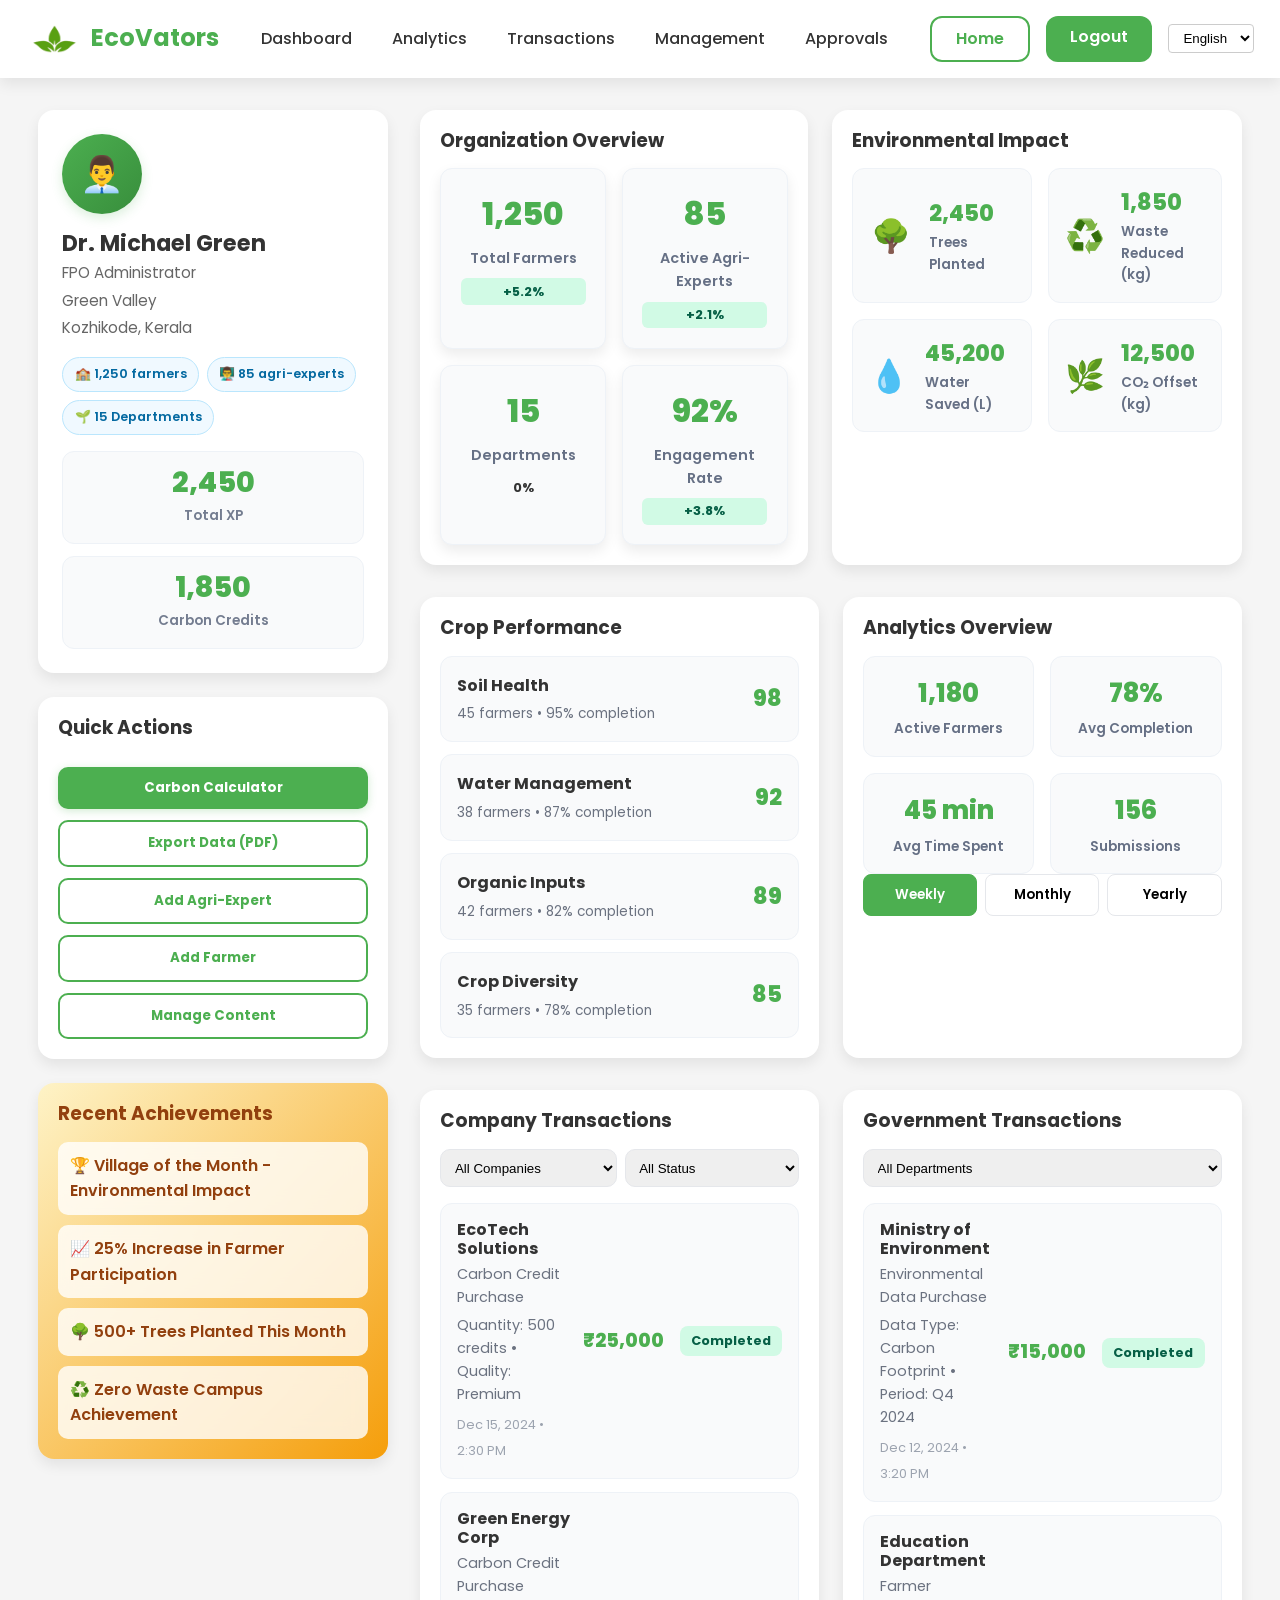
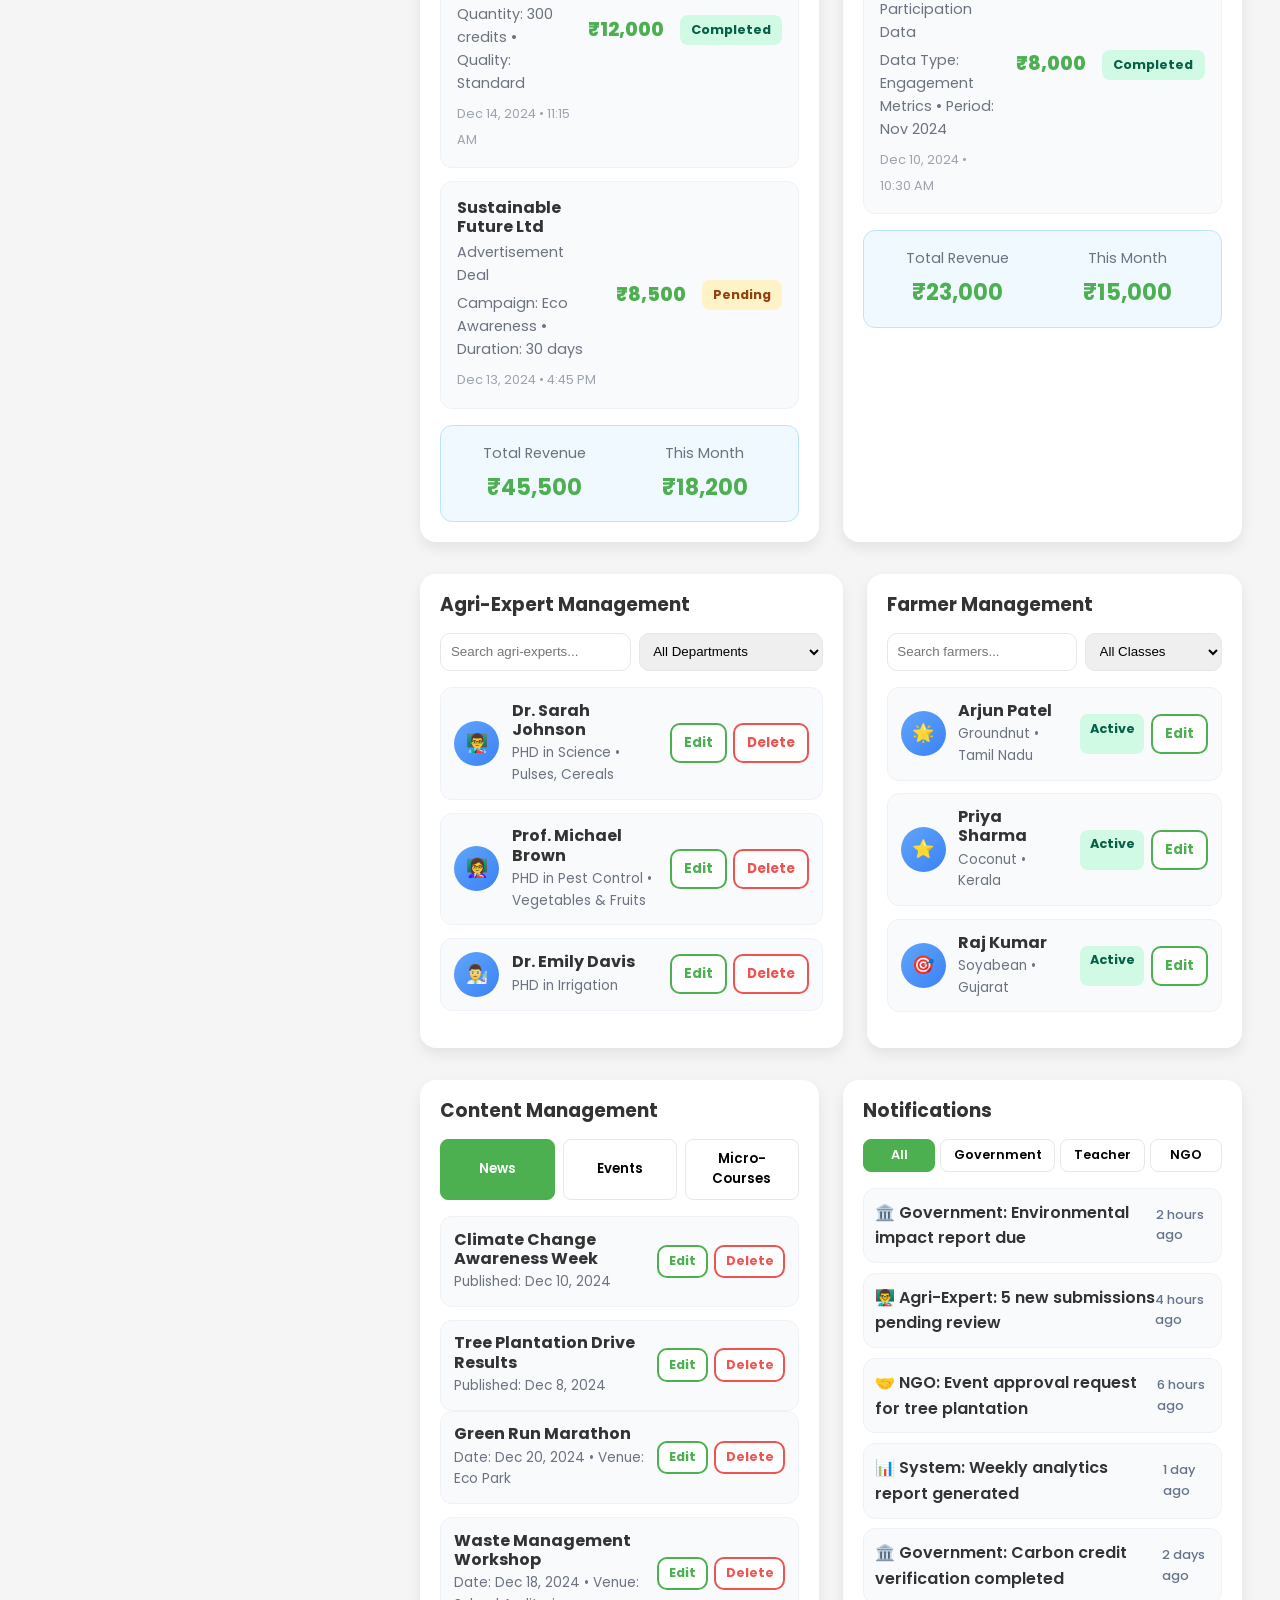
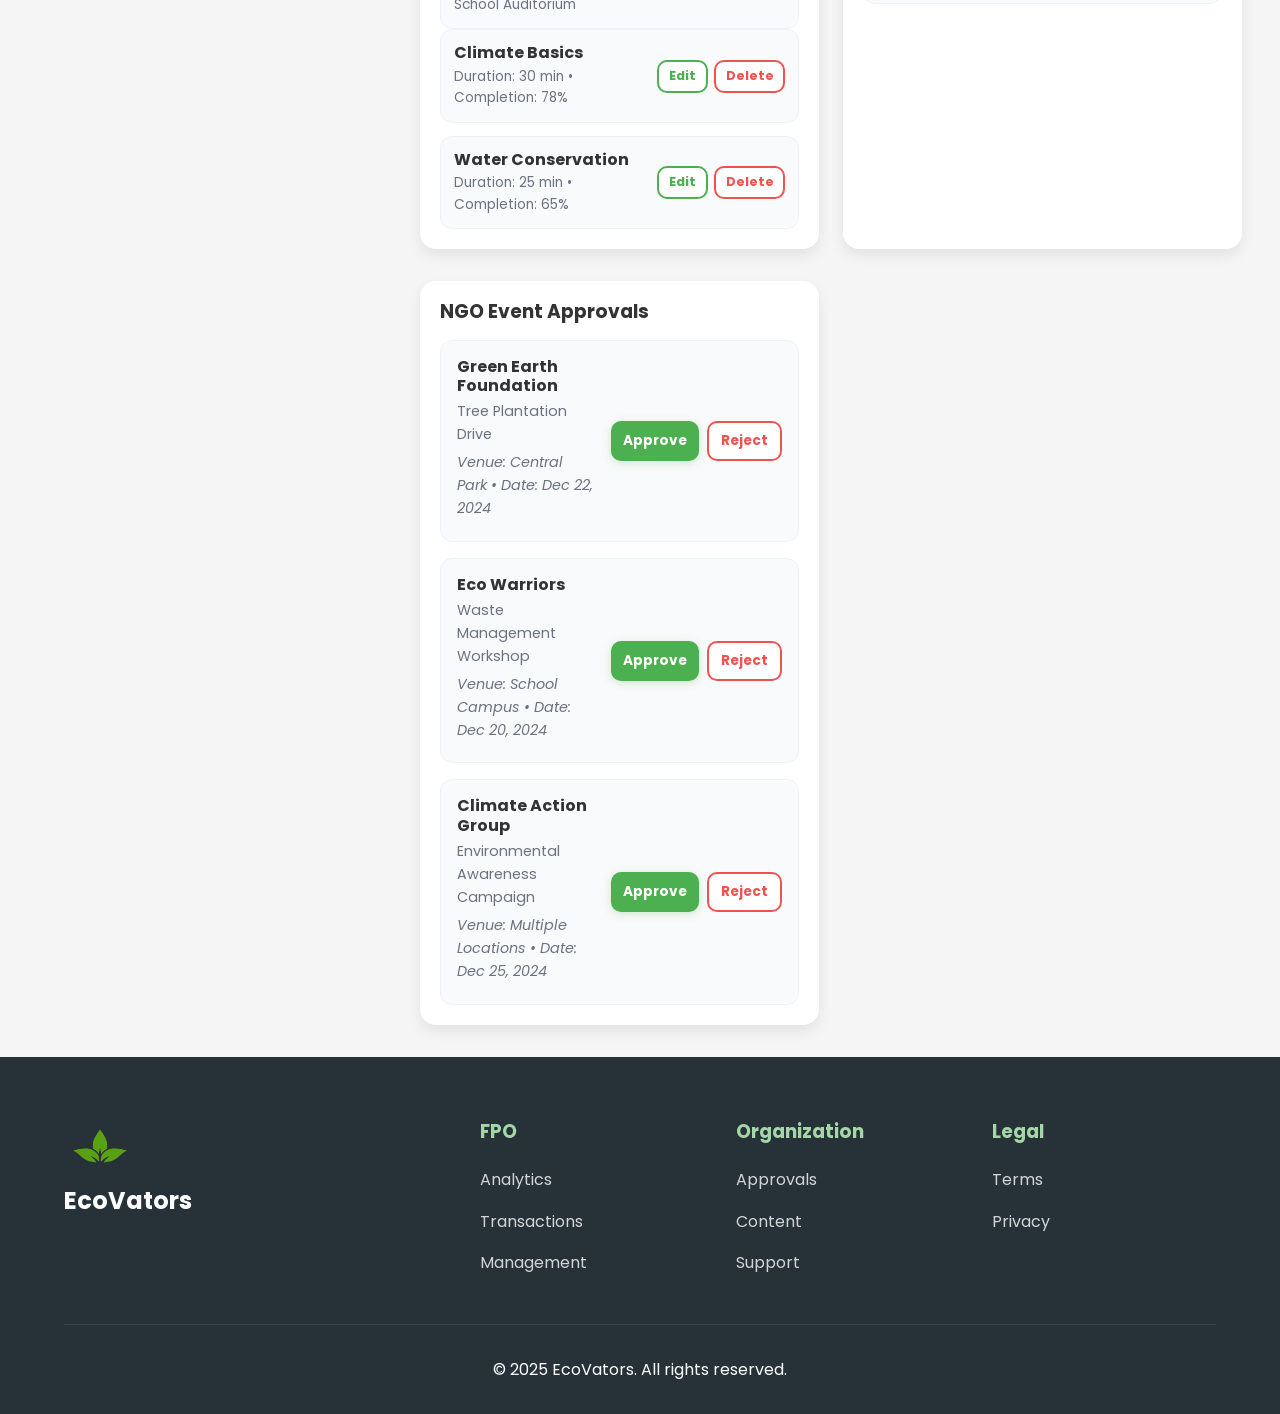
==== htmls/Admin.html @ 2296e893 "Changes in the Responsiveness of mobile and the Language support is added to it" ====
<!DOCTYPE html>
<html lang="en">
  <head>
    <meta charset="UTF-8" />
    <meta name="viewport" content="width=device-width, initial-scale=1.0" />
    <title>EcoVators - Cooperative Society Dashboard</title>
    <link rel="stylesheet" href="../css/styles.css" />
    <link rel="stylesheet" href="../css/admin.css" />
    <link
      rel="stylesheet"
      href="https://cdnjs.cloudflare.com/ajax/libs/font-awesome/6.0.0/css/all.min.css"
    />
    <link
      href="https://fonts.googleapis.com/css2?family=Poppins:wght@300;400;500;600;700&display=swap"
      rel="stylesheet"
    />
    <script src="../js/lang.js" defer></script>
    <script src="../js/translate-helper.js" defer></script>
  </head>
  <body>
    <div class="dashboard-container">
      <nav class="navbar">
        <div class="logo">
          <img src="../assets/logo.webp" alt="EcoVators Logo" />
          <h1 data-i18n="nav.title">EcoVators</h1>
        </div>
        <button
          class="hamburger"
          id="menu-toggle"
          aria-label="Toggle menu"
          aria-expanded="false"
        >
          <i class="fa-solid fa-bars"></i>
        </button>
        <div class="nav-links">
          <a href="#dashboard" data-i18n="admin.nav.dashboard">Dashboard</a>
          <a href="#analytics" data-i18n="admin.nav.analytics">Analytics</a>
          <a href="#transactions" data-i18n="admin.nav.transactions">Transactions</a>
          <a href="#management" data-i18n="admin.nav.management">Management</a>
          <a href="#approvals" data-i18n="admin.nav.approvals">Approvals</a>
        </div>
        <div class="auth-buttons">
          <a href="../index.html" class="login-btn" data-i18n="nav.home">Home</a>
          <a href="../index.html" class="get-started-btn" data-i18n="nav.logout">Logout</a>
        </div>
      </nav>
      <div class="mobile-nav" id="mobile-nav">
        <a href="#dashboard">Dashboard</a>
        <a href="#analytics">Analytics</a>
        <a href="#transactions">Transactions</a>
        <a href="#management">Management</a>
        <a href="#approvals">Approvals</a>
        <a href="../index.html" class="login-btn">Home</a>
        <button class="get-started-btn" id="mobile-logout-btn">Logout</button>
      </div>

      <main class="admin-layout">
        <aside class="sidebar">
          <div class="admin-card">
            <div class="avatar">👨‍💼</div>
            <div class="admin-info">
              <h2 id="admin-name">Dr. Michael Green</h2>
              <p id="admin-meta">FPO Administrator</p>
              <p id="admin-org">Green Valley</p>
              <p id="admin-location">Kozhikode, Kerala</p>
            </div>
            <div class="org-stats">
              <span class="stat-pill">🏫 1,250 farmers</span>
              <span class="stat-pill">👨‍🏫 85 agri-experts</span>
              <span class="stat-pill">🌱 15 Departments</span>
            </div>
            <div class="quick-metrics">
              <div class="metric">
                <div class="metric-value">2,450</div>
                <div class="metric-label">Total XP</div>
              </div>
              <div class="metric">
                <div class="metric-value">1,850</div>
                <div class="metric-label">Carbon Credits</div>
              </div>
            </div>
          </div>

          <div class="card quick-actions">
            <h3 data-i18n="admin.quick_actions"><i class="fas fa-bolt"></i> Quick Actions</h3>
            <button class="btn-primary full" id="carbon-calculator" data-i18n="admin.quick_actions.carbon_calculator">Carbon Calculator</button>
            <button class="btn-outline full" id="export-data" data-i18n="admin.quick_actions.export_data">Export Data (PDF)</button>
            <button class="btn-outline full" id="add-teacher" data-i18n="admin.quick_actions.add_agri_expert">Add Agri-Expert</button>
            <button class="btn-outline full" id="add-student" data-i18n="admin.quick_actions.add_farmer">Add Farmer</button>
            <button class="btn-outline full" id="manage-content" data-i18n="admin.quick_actions.manage_content">Manage Content</button>
          </div>

          <div class="card recent-achievements">
            <h3 data-i18n="admin.recent_achievements"><i class="fas fa-trophy"></i> Recent Achievements</h3>
            <div class="achievement-list">
              <div class="achievement">
                🏆 Village of the Month - Environmental Impact
              </div>
              <div class="achievement">
                📈 25% Increase in Farmer Participation
              </div>
              <div class="achievement">🌳 500+ Trees Planted This Month</div>
              <div class="achievement">♻️ Zero Waste Campus Achievement</div>
            </div>
          </div>
        </aside>

        <section class="content">
          <section class="cards-row" id="dashboard">
            <div class="card overview">
              <h3 data-i18n="admin.overview"><i class="fas fa-chart-pie"></i> Organization Overview</h3>
              <div class="stats-grid">
                <div class="stat-card">
                  <div class="stat-number">1,250</div>
                  <div class="stat-label" data-i18n="admin.stats.total_farmers">Total Farmers</div>
                  <div class="stat-change positive">+5.2%</div>
                </div>
                <div class="stat-card">
                  <div class="stat-number">85</div>
                  <div class="stat-label" data-i18n="admin.stats.active_agri_experts">Active Agri-Experts</div>
                  <div class="stat-change positive">+2.1%</div>
                </div>
                <div class="stat-card">
                  <div class="stat-number">15</div>
                  <div class="stat-label" data-i18n="admin.stats.departments">Departments</div>
                  <div class="stat-change">0%</div>
                </div>
                <div class="stat-card">
                  <div class="stat-number">92%</div>
                  <div class="stat-label" data-i18n="admin.stats.engagement_rate">Engagement Rate</div>
                  <div class="stat-change positive">+3.8%</div>
                </div>
              </div>
            </div>

            <div class="card environmental-impact">
              <h3 data-i18n="admin.environmental_impact"><i class="fas fa-leaf"></i> Environmental Impact</h3>
              <div class="impact-metrics">
                <div class="impact-item">
                  <div class="impact-icon">🌳</div>
                  <div>
                    <div class="impact-value">2,450</div>
                    <div class="impact-label" data-i18n="admin.impact.trees_planted">Trees Planted</div>
                  </div>
                </div>
                <div class="impact-item">
                  <div class="impact-icon">♻️</div>
                  <div>
                    <div class="impact-value">1,850</div>
                    <div class="impact-label" data-i18n="admin.impact.waste_reduced">Waste Reduced (kg)</div>
                  </div>
                </div>
                <div class="impact-item">
                  <div class="impact-icon">💧</div>
                  <div>
                    <div class="impact-value">45,200</div>
                    <div class="impact-label" data-i18n="admin.impact.water_saved">Water Saved (L)</div>
                  </div>
                </div>
                <div class="impact-item">
                  <div class="impact-icon">🌿</div>
                  <div>
                    <div class="impact-value">12,500</div>
                    <div class="impact-label" data-i18n="admin.impact.co2_offset">CO₂ Offset (kg)</div>
                  </div>
                </div>
              </div>
            </div>
          </section>

          <section class="grid-2" id="analytics">
            <div class="card department-performance">
              <h3 data-i18n="admin.department_performance"><i class="fas fa-building"></i> Crop Performance</h3>
              <div class="dept-list">
                <div class="dept-item">
                  <div class="dept-info">
                    <div class="dept-name">Soil Health</div>
                    <div class="dept-stats">45 farmers • 95% completion</div>
                  </div>
                  <div class="dept-score">98</div>
                </div>
                <div class="dept-item">
                  <div class="dept-info">
                    <div class="dept-name">Water Management</div>
                    <div class="dept-stats">38 farmers • 87% completion</div>
                  </div>
                  <div class="dept-score">92</div>
                </div>
                <div class="dept-item">
                  <div class="dept-info">
                    <div class="dept-name">Organic Inputs</div>
                    <div class="dept-stats">42 farmers • 82% completion</div>
                  </div>
                  <div class="dept-score">89</div>
                </div>
                <div class="dept-item">
                  <div class="dept-info">
                    <div class="dept-name">Crop Diversity</div>
                    <div class="dept-stats">35 farmers • 78% completion</div>
                  </div>
                  <div class="dept-score">85</div>
                </div>
              </div>
            </div>

            <div class="card analytics-overview">
              <h3 data-i18n="admin.analytics_overview"><i class="fas fa-chart-line"></i> Analytics Overview</h3>
              <div class="analytics-grid">
                <div class="analytic-card">
                  <div class="analytic-value">1,180</div>
                  <div class="analytic-label" data-i18n="admin.analytics.active_farmers">Active Farmers</div>
                </div>
                <div class="analytic-card">
                  <div class="analytic-value">78%</div>
                  <div class="analytic-label" data-i18n="admin.analytics.avg_completion">Avg Completion</div>
                </div>
                <div class="analytic-card">
                  <div class="analytic-value">45 min</div>
                  <div class="analytic-label" data-i18n="admin.analytics.avg_time_spent">Avg Time Spent</div>
                </div>
                <div class="analytic-card">
                  <div class="analytic-value">156</div>
                  <div class="analytic-label" data-i18n="admin.analytics.submissions">Submissions</div>
                </div>
              </div>
              <div class="analytics-filters">
                <button class="tab active" data-period="weekly">Weekly</button>
                <button class="tab" data-period="monthly">Monthly</button>
                <button class="tab" data-period="yearly">Yearly</button>
              </div>
            </div>
          </section>

          <section class="grid-2" id="transactions">
            <div class="card company-transactions">
              <h3 data-i18n="admin.company_transactions"><i class="fas fa-building"></i> Company Transactions</h3>
              <div class="transaction-filters">
                <select class="class-filter">
                  <option>All Companies</option>
                  <option>EcoTech Solutions</option>
                  <option>Green Energy Corp</option>
                  <option>Sustainable Future Ltd</option>
                </select>
                <select class="class-filter">
                  <option>All Status</option>
                  <option>Completed</option>
                  <option>Pending</option>
                  <option>Failed</option>
                </select>
              </div>
              <div class="transaction-list">
                <div class="transaction-item">
                  <div class="transaction-info">
                    <h4>EcoTech Solutions</h4>
                    <p>Carbon Credit Purchase</p>
                    <p>Quantity: 500 credits • Quality: Premium</p>
                    <span class="date">Dec 15, 2024 • 2:30 PM</span>
                  </div>
                  <div class="transaction-amount">₹25,000</div>
                  <div class="transaction-status completed">Completed</div>
                </div>
                <div class="transaction-item">
                  <div class="transaction-info">
                    <h4>Green Energy Corp</h4>
                    <p>Carbon Credit Purchase</p>
                    <p>Quantity: 300 credits • Quality: Standard</p>
                    <span class="date">Dec 14, 2024 • 11:15 AM</span>
                  </div>
                  <div class="transaction-amount">₹12,000</div>
                  <div class="transaction-status completed">Completed</div>
                </div>
                <div class="transaction-item">
                  <div class="transaction-info">
                    <h4>Sustainable Future Ltd</h4>
                    <p>Advertisement Deal</p>
                    <p>Campaign: Eco Awareness • Duration: 30 days</p>
                    <span class="date">Dec 13, 2024 • 4:45 PM</span>
                  </div>
                  <div class="transaction-amount">₹8,500</div>
                  <div class="transaction-status pending">Pending</div>
                </div>
              </div>
              <div class="transaction-summary">
                <div class="summary-item">
                  <span>Total Revenue</span>
                  <strong>₹45,500</strong>
                </div>
                <div class="summary-item">
                  <span>This Month</span>
                  <strong>₹18,200</strong>
                </div>
              </div>
            </div>

            <div class="card government-transactions">
              <h3 data-i18n="admin.government_transactions"><i class="fas fa-landmark"></i> Government Transactions</h3>
              <div class="transaction-filters">
                <select class="class-filter">
                  <option>All Departments</option>
                  <option>Ministry of Environment</option>
                  <option>Education Department</option>
                  <option>Forest Department</option>
                </select>
              </div>
              <div class="transaction-list">
                <div class="transaction-item">
                  <div class="transaction-info">
                    <h4>Ministry of Environment</h4>
                    <p>Environmental Data Purchase</p>
                    <p>Data Type: Carbon Footprint • Period: Q4 2024</p>
                    <span class="date">Dec 12, 2024 • 3:20 PM</span>
                  </div>
                  <div class="transaction-amount">₹15,000</div>
                  <div class="transaction-status completed">Completed</div>
                </div>
                <div class="transaction-item">
                  <div class="transaction-info">
                    <h4>Education Department</h4>
                    <p>Farmer Participation Data</p>
                    <p>Data Type: Engagement Metrics • Period: Nov 2024</p>
                    <span class="date">Dec 10, 2024 • 10:30 AM</span>
                  </div>
                  <div class="transaction-amount">₹8,000</div>
                  <div class="transaction-status completed">Completed</div>
                </div>
              </div>
              <div class="transaction-summary">
                <div class="summary-item">
                  <span>Total Revenue</span>
                  <strong>₹23,000</strong>
                </div>
                <div class="summary-item">
                  <span>This Month</span>
                  <strong>₹15,000</strong>
                </div>
              </div>
            </div>
          </section>

          <section class="grid-2" id="management">
            <div class="card teacher-management">
              <h3 data-i18n="admin.teacher_management"><i class="fas fa-chalkboard-teacher"></i>Agri-Expert Management</h3>
              <div class="search-bar">
                <input type="text" placeholder="Search agri-experts..." />
                <select class="class-filter">
                  <option>All Departments</option>
                  <option>Pest & Diesease control</option>
                  <option>Soil Health</option>
                  <option>Water Management</option>
                  <option>Organic Inputs</option>
                </select>
              </div>
              <div class="teacher-list">
                <div class="teacher-item">
                  <div class="teacher-avatar">👨‍🏫</div>
                  <div class="teacher-info">
                    <h4>Dr. Sarah Johnson</h4>
                    <p>PHD in Science • Pulses, Cereals</p>
                  </div>
                  <div class="teacher-actions">
                    <button class="btn-outline sm">Edit</button>
                    <button class="btn-outline sm danger">Delete</button>
                  </div>
                </div>
                <div class="teacher-item">
                  <div class="teacher-avatar">👩‍🏫</div>
                  <div class="teacher-info">
                    <h4>Prof. Michael Brown</h4>
                    <p>PHD in Pest Control • Vegetables & Fruits</p>
                  </div>
                  <div class="teacher-actions">
                    <button class="btn-outline sm">Edit</button>
                    <button class="btn-outline sm danger">Delete</button>
                  </div>
                </div>
                <div class="teacher-item">
                  <div class="teacher-avatar">👨‍🔬</div>
                  <div class="teacher-info">
                    <h4>Dr. Emily Davis</h4>
                    <p>PHD in Irrigation</p>
                  </div>
                  <div class="teacher-actions">
                    <button class="btn-outline sm">Edit</button>
                    <button class="btn-outline sm danger">Delete</button>
                  </div>
                </div>
              </div>
            </div>

            <div class="card student-management">
              <h3 data-i18n="admin.farmer_management"><i class="fas fa-user-graduate"></i> Farmer Management</h3>
              <div class="search-bar">
                <input type="text" placeholder="Search farmers..." />
                <select class="class-filter">
                  <option>All Classes</option>
                  <option>Pulses</option>
                  <option>Pulses</option>
                  <option>Fruits</option>
                  <option>Vegetables</option>
                  <option>Cash Crops</option>
                </select>
              </div>
              <div class="student-list">
                <div class="student-item">
                  <div class="student-avatar">🌟</div>
                  <div class="student-info">
                    <h4>Arjun Patel</h4>
                    <p>Groundnut • Tamil Nadu</p>
                  </div>
                  <div class="student-actions">
                    <span class="student-status active">Active</span>
                    <button class="btn-outline sm">Edit</button>
                  </div>
                </div>
                <div class="student-item">
                  <div class="student-avatar">⭐</div>
                  <div class="student-info">
                    <h4>Priya Sharma</h4>
                    <p>Coconut • Kerala</p>
                  </div>
                  <div class="student-actions">
                    <span class="student-status active">Active</span>
                    <button class="btn-outline sm">Edit</button>
                  </div>
                </div>
                <div class="student-item">
                  <div class="student-avatar">🎯</div>
                  <div class="student-info">
                    <h4>Raj Kumar</h4>
                    <p>Soyabean • Gujarat</p>
                  </div>
                  <div class="student-actions">
                    <span class="student-status active">Active</span>
                    <button class="btn-outline sm">Edit</button>
                  </div>
                </div>
              </div>
            </div>
          </section>

          <section class="grid-2" id="content-management">
            <div class="card content-management">
              <h3 data-i18n="admin.content_management"><i class="fas fa-cogs"></i> Content Management</h3>
              <div class="content-tabs">
                <button class="tab active" data-content="news">News</button>
                <button class="tab" data-content="events">Events</button>
                <button class="tab" data-content="microcourses">
                  Micro-Courses
                </button>
              </div>
              <div class="content-panel active" id="news-panel">
                <div class="content-item">
                  <div>
                    <h4>Climate Change Awareness Week</h4>
                    <p>Published: Dec 10, 2024</p>
                  </div>
                  <div class="content-actions">
                    <button class="btn-outline xs">Edit</button>
                    <button class="btn-outline xs danger">Delete</button>
                  </div>
                </div>
                <div class="content-item">
                  <div>
                    <h4>Tree Plantation Drive Results</h4>
                    <p>Published: Dec 8, 2024</p>
                  </div>
                  <div class="content-actions">
                    <button class="btn-outline xs">Edit</button>
                    <button class="btn-outline xs danger">Delete</button>
                  </div>
                </div>
              </div>
              <div class="content-panel" id="events-panel">
                <div class="content-item">
                  <div>
                    <h4>Green Run Marathon</h4>
                    <p>Date: Dec 20, 2024 • Venue: Eco Park</p>
                  </div>
                  <div class="content-actions">
                    <button class="btn-outline xs">Edit</button>
                    <button class="btn-outline xs danger">Delete</button>
                  </div>
                </div>
                <div class="content-item">
                  <div>
                    <h4>Waste Management Workshop</h4>
                    <p>Date: Dec 18, 2024 • Venue: School Auditorium</p>
                  </div>
                  <div class="content-actions">
                    <button class="btn-outline xs">Edit</button>
                    <button class="btn-outline xs danger">Delete</button>
                  </div>
                </div>
              </div>
              <div class="content-panel" id="microcourses-panel">
                <div class="content-item">
                  <div>
                    <h4>Climate Basics</h4>
                    <p>Duration: 30 min • Completion: 78%</p>
                  </div>
                  <div class="content-actions">
                    <button class="btn-outline xs">Edit</button>
                    <button class="btn-outline xs danger">Delete</button>
                  </div>
                </div>
                <div class="content-item">
                  <div>
                    <h4>Water Conservation</h4>
                    <p>Duration: 25 min • Completion: 65%</p>
                  </div>
                  <div class="content-actions">
                    <button class="btn-outline xs">Edit</button>
                    <button class="btn-outline xs danger">Delete</button>
                  </div>
                </div>
              </div>
            </div>

            <div class="card notifications">
              <h3 data-i18n="admin.notifications"><i class="fas fa-bell"></i> Notifications</h3>
              <div class="notification-tabs">
                <button class="tab active" data-notif="all">All</button>
                <button class="tab" data-notif="government">Government</button>
                <button class="tab" data-notif="teacher">Teacher</button>
                <button class="tab" data-notif="ngo">NGO</button>
              </div>
              <ul class="notif-list">
                <li>
                  🏛️ Government: Environmental impact report due
                  <span>2 hours ago</span>
                </li>
                <li>
                  👨‍🏫 Agri-Expert: 5 new submissions pending review
                  <span>4 hours ago</span>
                </li>
                <li>
                  🤝 NGO: Event approval request for tree plantation
                  <span>6 hours ago</span>
                </li>
                <li>
                  📊 System: Weekly analytics report generated
                  <span>1 day ago</span>
                </li>
                <li>
                  🏛️ Government: Carbon credit verification completed
                  <span>2 days ago</span>
                </li>
              </ul>
            </div>
          </section>

          <section class="grid-2" id="approvals">
            <div class="card ngo-approvals">
              <h3 data-i18n="admin.ngo_event_approvals"><i class="fas fa-hands-helping"></i> NGO Event Approvals</h3>
              <div class="approval-list">
                <div class="approval-item">
                  <div class="approval-info">
                    <h4>Green Earth Foundation</h4>
                    <p>Tree Plantation Drive</p>
                    <p class="venue">
                      Venue: Central Park • Date: Dec 22, 2024
                    </p>
                  </div>
                  <div class="approval-actions">
                    <button class="btn-primary sm">Approve</button>
                    <button class="btn-outline sm danger">Reject</button>
                  </div>
                </div>
                <div class="approval-item">
                  <div class="approval-info">
                    <h4>Eco Warriors</h4>
                    <p>Waste Management Workshop</p>
                    <p class="venue">
                      Venue: School Campus • Date: Dec 20, 2024
                    </p>
                  </div>
                  <div class="approval-actions">
                    <button class="btn-primary sm">Approve</button>
                    <button class="btn-outline sm danger">Reject</button>
                  </div>
                </div>
                <div class="approval-item">
                  <div class="approval-info">
                    <h4>Climate Action Group</h4>
                    <p>Environmental Awareness Campaign</p>
                    <p class="venue">
                      Venue: Multiple Locations • Date: Dec 25, 2024
                    </p>
                  </div>
                  <div class="approval-actions">
                    <button class="btn-primary sm">Approve</button>
                    <button class="btn-outline sm danger">Reject</button>
                  </div>
                </div>
              </div>
            </div>
          </section>
        </section>
      </main>

      <footer>
        <div class="footer-content">
          <div class="footer-logo">
            <img src="../assets/logo.webp" alt="EcoVators Logo" />
            <h2>EcoVators</h2>
          </div>
          <div class="footer-links">
            <div class="footer-column">
              <h3>FPO</h3>
              <a href="#analytics">Analytics</a>
              <a href="#transactions">Transactions</a>
              <a href="#management">Management</a>
            </div>
            <div class="footer-column">
              <h3>Organization</h3>
              <a href="#approvals">Approvals</a>
              <a href="#content">Content</a>
              <a href="#">Support</a>
            </div>
            <div class="footer-column">
              <h3>Legal</h3>
              <a href="#">Terms</a>
              <a href="#">Privacy</a>
            </div>
          </div>
        </div>
        <div class="footer-bottom">
          <p>&copy; 2025 EcoVators. All rights reserved.</p>
        </div>
      </footer>
    </div>

    <!-- Carbon Calculator Modal -->
    <div id="carbon-calculator-modal" class="modal-overlay">
      <div class="modal carbon-calculator-modal">
        <div class="modal-header">
          <div class="modal-title">
            <i class="fas fa-leaf"></i>
            <h3>Carbon Credit Calculator</h3>
          </div>
          <button class="modal-close">&times;</button>
        </div>
        <div class="modal-content">
          <div class="calc-intro">
            <p>
              Calculate your organization's carbon credits based on
              environmental activities. This tool helps you track and quantify
              your environmental impact.
            </p>
          </div>

          <div class="calc-form">
            <div class="form-section">
              <h4><i class="fas fa-tree"></i> Tree Planting</h4>
              <div class="input-group">
                <label for="trees-planted">Number of Trees Planted</label>
                <input
                  type="number"
                  id="trees-planted"
                  placeholder="Enter number of trees"
                  min="0"
                />
                <span class="input-hint">1 tree = 10 carbon credits</span>
              </div>
            </div>

            <div class="form-section">
              <h4><i class="fas fa-recycle"></i> Waste Management</h4>
              <div class="input-group">
                <label for="waste-reduced">Waste Reduced (kg)</label>
                <input
                  type="number"
                  id="waste-reduced"
                  placeholder="Enter waste reduced in kg"
                  min="0"
                />
                <span class="input-hint">1 kg = 2 carbon credits</span>
              </div>
            </div>

            <div class="form-section">
              <h4><i class="fas fa-tint"></i> Water Conservation</h4>
              <div class="input-group">
                <label for="water-saved">Water Saved (liters)</label>
                <input
                  type="number"
                  id="water-saved"
                  placeholder="Enter water saved in liters"
                  min="0"
                />
                <span class="input-hint">1 liter = 0.1 carbon credits</span>
              </div>
            </div>

            <div class="form-section">
              <h4><i class="fas fa-bolt"></i> Energy Conservation</h4>
              <div class="input-group">
                <label for="energy-saved">Energy Saved (kWh)</label>
                <input
                  type="number"
                  id="energy-saved"
                  placeholder="Enter energy saved in kWh"
                  min="0"
                />
                <span class="input-hint">1 kWh = 5 carbon credits</span>
              </div>
            </div>
          </div>

          <div class="calc-result">
            <div class="result-header">
              <i class="fas fa-calculator"></i>
              <h4>Total Carbon Credits Earned</h4>
            </div>
            <div class="result-value">
              <span id="carbon-result">0</span>
              <span class="result-unit">Credits</span>
            </div>
            <div class="result-breakdown" id="result-breakdown">
              <div class="breakdown-item">
                <span class="breakdown-label">Trees:</span>
                <span class="breakdown-value" id="trees-credits">0</span>
              </div>
              <div class="breakdown-item">
                <span class="breakdown-label">Waste:</span>
                <span class="breakdown-value" id="waste-credits">0</span>
              </div>
              <div class="breakdown-item">
                <span class="breakdown-label">Water:</span>
                <span class="breakdown-value" id="water-credits">0</span>
              </div>
              <div class="breakdown-item">
                <span class="breakdown-label">Energy:</span>
                <span class="breakdown-value" id="energy-credits">0</span>
              </div>
            </div>
          </div>

          <div class="modal-actions">
            <button class="btn-outline" id="close-calculator">
              <i class="fas fa-times"></i>
              Close
            </button>
            <button class="btn-primary" id="export-calculator">
              <i class="fas fa-download"></i>
              Export Report
            </button>
          </div>
        </div>
      </div>
    </div>

    <div class="toast" id="toast">✅ Action completed successfully!</div>

    <script src="../js/auth.js"></script>
    <script>
      document.addEventListener('DOMContentLoaded', function() {
        updateTranslations();
      });
    </script>
    <script>
      // Get logout buttons
      const logoutBtn = document.getElementById("logout-btn");
      const mobileLogoutBtn = document.getElementById("mobile-logout-btn");

      // Handle logout
      async function handleLogout() {
        try {
        } catch (error) {
          console.error("Error logging out:", error);
        }
      }

      // Add click listeners
      logoutBtn.addEventListener("click", handleLogout);
      mobileLogoutBtn.addEventListener("click", handleLogout);

      const toggleBtn = document.getElementById("menu-toggle");
      const mobileNav = document.getElementById("mobile-nav");
      if (toggleBtn && mobileNav) {
        toggleBtn.addEventListener("click", () => {
          const isOpen = mobileNav.classList.toggle("open");
          toggleBtn.setAttribute("aria-expanded", isOpen ? "true" : "false");
        });
      }

      const toast = document.getElementById("toast");
      const showToast = (msg) => {
        toast.textContent = msg;
        toast.classList.add("show");
        setTimeout(() => toast.classList.remove("show"), 2500);
      };

      // Content tabs switching
      document.querySelectorAll("[data-content]").forEach((tab) => {
        tab.addEventListener("click", () => {
          document
            .querySelectorAll("[data-content]")
            .forEach((t) => t.classList.remove("active"));
          document
            .querySelectorAll(".content-panel")
            .forEach((p) => p.classList.remove("active"));
          tab.classList.add("active");
          document
            .getElementById(tab.dataset.content + "-panel")
            .classList.add("active");
        });
      });

      // Notification tabs switching
      document.querySelectorAll("[data-notif]").forEach((tab) => {
        tab.addEventListener("click", () => {
          document
            .querySelectorAll("[data-notif]")
            .forEach((t) => t.classList.remove("active"));
          tab.classList.add("active");
          showToast(`Filtered by ${tab.dataset.notif} notifications`);
        });
      });

      // Analytics period switching
      document.querySelectorAll("[data-period]").forEach((tab) => {
        tab.addEventListener("click", () => {
          document
            .querySelectorAll("[data-period]")
            .forEach((t) => t.classList.remove("active"));
          tab.classList.add("active");
          showToast(`Analytics updated for ${tab.dataset.period} period`);
        });
      });

      // Carbon Calculator
      const carbonModal = document.getElementById("carbon-calculator-modal");
      const carbonCalculator = document.getElementById("carbon-calculator");
      const closeCalculator = document.getElementById("close-calculator");
      const modalClose = document.querySelector(".modal-close");

      carbonCalculator.addEventListener("click", () => {
        carbonModal.style.display = "flex";
      });

      closeCalculator.addEventListener("click", () => {
        carbonModal.style.display = "none";
      });

      modalClose.addEventListener("click", () => {
        carbonModal.style.display = "none";
      });

      // Calculate carbon credits
      function calculateCarbonCredits() {
        const trees =
          parseInt(document.getElementById("trees-planted").value) || 0;
        const waste =
          parseInt(document.getElementById("waste-reduced").value) || 0;
        const water =
          parseInt(document.getElementById("water-saved").value) || 0;
        const energy =
          parseInt(document.getElementById("energy-saved").value) || 0;

        // Calculate individual credits
        const treesCredits = trees * 10;
        const wasteCredits = waste * 2;
        const waterCredits = water * 0.1;
        const energyCredits = energy * 5;

        // Total credits
        const totalCredits =
          treesCredits + wasteCredits + waterCredits + energyCredits;

        // Update display
        document.getElementById("carbon-result").textContent =
          Math.round(totalCredits);
        document.getElementById("trees-credits").textContent =
          Math.round(treesCredits);
        document.getElementById("waste-credits").textContent =
          Math.round(wasteCredits);
        document.getElementById("water-credits").textContent =
          Math.round(waterCredits);
        document.getElementById("energy-credits").textContent =
          Math.round(energyCredits);
      }

      document.querySelectorAll(".calc-form input").forEach((input) => {
        input.addEventListener("input", calculateCarbonCredits);
      });

      // Export data
      document.getElementById("export-data").addEventListener("click", () => {
        showToast("📊 Data export initiated. PDF will be downloaded shortly.");
      });

      // Quick actions
      document.getElementById("add-teacher").addEventListener("click", () => {
        showToast("👨‍🏫 Add teacher form opened");
      });

      document.getElementById("add-student").addEventListener("click", () => {
        showToast("👨‍🎓 Add student form opened");
      });

      document
        .getElementById("manage-content")
        .addEventListener("click", () => {
          showToast("📝 Content management panel opened");
        });

      // Transaction filters
      document
        .querySelectorAll(".transaction-filters select")
        .forEach((select) => {
          select.addEventListener("change", () => {
            showToast("🔍 Transaction list filtered");
          });
        });

      // Search functionality
      document.querySelectorAll(".search-bar input").forEach((input) => {
        input.addEventListener("input", () => {
          showToast("🔍 Search results updated");
        });
      });

      // Approval actions
      document
        .querySelectorAll(".approval-actions button")
        .forEach((button) => {
          button.addEventListener("click", () => {
            if (button.textContent.includes("Approve")) {
              showToast("✅ Event approved successfully");
            } else {
              showToast("❌ Event rejected");
            }
            button.closest(".approval-item").remove();
          });
        });

      // Content management actions
      document.querySelectorAll(".content-actions button").forEach((button) => {
        button.addEventListener("click", () => {
          if (button.textContent.includes("Edit")) {
            showToast("✏️ Edit form opened");
          } else {
            showToast("🗑️ Content deleted");
            button.closest(".content-item").remove();
          }
        });
      });

      // Teacher/Student management actions
      document
        .querySelectorAll(".teacher-actions button, .student-actions button")
        .forEach((button) => {
          button.addEventListener("click", () => {
            if (button.textContent.includes("Edit")) {
              showToast("✏️ Edit form opened");
            } else {
              showToast("🗑️ User deleted");
              button.closest(".teacher-item, .student-item").remove();
            }
          });
        });

      // Export calculator report
      document
        .getElementById("export-calculator")
        .addEventListener("click", () => {
          showToast("📊 Carbon credit report exported");
          carbonModal.style.display = "none";
        });

      // Close modal when clicking outside
      carbonModal.addEventListener("click", (e) => {
        if (e.target === carbonModal) {
          carbonModal.style.display = "none";
        }
      });
    </script>
  </body>
</html>
---- css/styles.css ----
/* Global Styles */
:root {
    --primary-color: #4CAF50;
    --primary-dark: #388E3C;
    --primary-light: #A5D6A7;
    --secondary-color: #2196F3;
    --accent-color: #FFC107;
    --text-dark: #333333;
    --text-light: #FFFFFF;
    --background-light: #F5F5F5;
    --background-dark: #263238;
    --success-color: #66BB6A;
    --warning-color: #FFA726;
    --error-color: #EF5350;
    --border-radius: 8px;
    --box-shadow: 0 4px 6px rgba(0, 0, 0, 0.1);
    --transition: all 0.3s ease;
}

* {
    margin: 0;
    padding: 0;
    box-sizing: border-box;
}

body {
    font-family: 'Poppins', sans-serif;
    line-height: 1.6;
    color: var(--text-dark);
    background-color: var(--background-light);
    overflow-x: hidden;
}

a {
    text-decoration: none;
    color: inherit;
}

button {
    cursor: pointer;
    font-family: inherit;
}

h1, h2, h3, h4, h5, h6 {
    line-height: 1.2;
}

img {
    max-width: 100%;
    height: auto;
}

/* Container */
.landing-container {
    max-width: 100%;
    overflow-x: hidden;
}

/* Navigation */
.navbar {
    display: flex;
    justify-content: space-between;
    align-items: center;
    padding: 1rem 5%;
    background-color: var(--text-light);
    box-shadow: var(--box-shadow);
    position: sticky;
    top: 0;
    z-index: 100;
    width: 100%;
    box-sizing: border-box;
}

.hamburger {
    display: none;
    background: transparent;
    border: none;
    width: 40px;
    height: 40px;
    border-radius: 8px;
    cursor: pointer;
    position: relative;
}

.hamburger span {
    display: block;
    height: 3px;
    background: var(--text-dark);
    margin: 6px 0;
    border-radius: 2px;
    transition: var(--transition);
    width: 100%;
}

.hamburger:hover span {
    background: var(--primary-color);
}

.logo {
    display: flex;
    align-items: center;
    gap: 0.5rem;
    flex-shrink: 0;
}

.logo img {
    height: 40px;
}

.logo h1 {
    font-size: 1.5rem;
    color: var(--primary-color);
    font-weight: 700;
}

.nav-links {
    display: flex;
    gap: 2rem;
    flex: 1;
    justify-content: center;
}

.nav-links a {
    font-weight: 500;
    transition: var(--transition);
    color: var(--text-dark);
    white-space: nowrap;
}

.nav-links a:hover {
    color: var(--primary-color);
}

.auth-buttons {
    display: flex;
    gap: 1rem;
    flex-shrink: 0;
}

/* Mobile Nav */
.mobile-nav {
    display: none;
    flex-direction: column;
    gap: 1rem;
    padding: 1rem 5%;
    background: var(--text-light);
    box-shadow: var(--box-shadow);
    position: absolute;
    top: 0;
    left: 0;
    right: 0;
    z-index: 99;
}

.mobile-nav a, .mobile-nav button {
    width: 100%;
    text-align: center;
    padding: 0.75rem;
    border-radius: var(--border-radius);
    transition: var(--transition);
}

.mobile-nav a:hover, .mobile-nav button:hover {
    background-color: var(--background-light);
}

/* Hide hamburger on desktop and tablet, show only on mobile */
@media (min-width: 769px) {
    .hamburger { 
        display: none !important; 
    }
    .mobile-nav {
        display: none !important;
    }
}

.login-btn {
    padding: 0.5rem 1.5rem;
    border: 2px solid var(--primary-color);
    background: transparent;
    color: var(--primary-color);
    border-radius: var(--border-radius);
    font-weight: 600;
    transition: var(--transition);
}

.login-btn:hover {
    background-color: var(--primary-light);
}

.get-started-btn {
    padding: 0.5rem 1.5rem;
    background-color: var(--primary-color);
    color: var(--text-light);
    border: none;
    border-radius: var(--border-radius);
    font-weight: 600;
    transition: var(--transition);
}

.get-started-btn:hover {
    background-color: var(--primary-dark);
}

/* Hero Section */
.hero {
    display: flex;
    align-items: center;
    justify-content: space-between;
    padding: 5rem 5%;
    background: linear-gradient(135deg, #f5f7fa 0%, #e4efe9 100%);
    min-height: 80vh;
}

.hero-content {
    flex: 1;
    max-width: 600px;
}

.hero-content h1 {
    font-size: 3rem;
    margin-bottom: 1.5rem;
    color: var(--text-dark);
}

.hero-content p {
    font-size: 1.1rem;
    margin-bottom: 2rem;
    color: #555;
}

.cta-button {
    padding: 1rem 2rem;
    background-color: var(--primary-color);
    color: var(--text-light);
    border: none;
    border-radius: var(--border-radius);
    font-size: 1.1rem;
    font-weight: 600;
    transition: var(--transition);
    box-shadow: var(--box-shadow);
}

.cta-button:hover {
    background-color: var(--primary-dark);
    transform: translateY(-3px);
    box-shadow: 0 6px 12px rgba(0, 0, 0, 0.15);
}

.hero-image {
    flex: 1;
    display: flex;
    justify-content: center;
    align-items: center;
}

.hero-image img {
    max-width: 90%;
    animation: float 6s ease-in-out infinite;
}

@keyframes float {
    0% {
        transform: translateY(0px);
    }
    50% {
        transform: translateY(-20px);
    }
    100% {
        transform: translateY(0px);
    }
}

/* About Section */
.about-section {
    padding: 5rem 5%;
    background-color: var(--text-light);
}

.about-section h2 {
    text-align: center;
    font-size: 2.5rem;
    margin-bottom: 3rem;
    color: var(--primary-color);
}

.about-content {
    display: flex;
    gap: 3rem;
    align-items: center;
}

.about-text {
    flex: 1;
}

.about-text p {
    margin-bottom: 1.5rem;
    font-size: 1.1rem;
}

.about-stats {
    flex: 1;
    display: grid;
    grid-template-columns: repeat(2, 1fr);
    gap: 1.5rem;
}

.stat-card {
    background-color: var(--background-light);
    padding: 1.5rem;
    border-radius: var(--border-radius);
    text-align: center;
    box-shadow: var(--box-shadow);
    transition: var(--transition);
}

.stat-card:hover {
    transform: translateY(-5px);
}

.stat-card i {
    font-size: 2rem;
    color: var(--primary-color);
    margin-bottom: 1rem;
}

.stat-card h3 {
    font-size: 1.8rem;
    margin-bottom: 0.5rem;
    color: var(--primary-dark);
}

/* Features Section */
.features-section {
    padding: 5rem 5%;
    background-color: var(--background-light);
}

.features-section h2 {
    text-align: center;
    font-size: 2.5rem;
    margin-bottom: 3rem;
    color: var(--primary-color);
}

.features-grid {
    display: grid;
    grid-template-columns: repeat(auto-fit, minmax(300px, 1fr));
    gap: 2rem;
}

.feature-card {
    background-color: var(--text-light);
    padding: 2rem;
    border-radius: var(--border-radius);
    text-align: center;
    box-shadow: var(--box-shadow);
    transition: var(--transition);
}

.feature-card:hover {
    transform: translateY(-5px);
}

.feature-card i {
    font-size: 2.5rem;
    color: var(--primary-color);
    margin-bottom: 1.5rem;
}

.feature-card h3 {
    font-size: 1.5rem;
    margin-bottom: 1rem;
    color: var(--text-dark);
}

/* Impact Section */
.impact-section {
    padding: 5rem 5%;
    background: linear-gradient(135deg, var(--primary-dark) 0%, var(--primary-color) 100%);
    color: var(--text-light);
    text-align: center;
}

.impact-section h2 {
    font-size: 2.5rem;
    margin-bottom: 3rem;
}

.impact-metrics {
    display: flex;
    justify-content: space-around;
    flex-wrap: wrap;
    gap: 2rem;
}

.metric {
    flex: 1;
    min-width: 250px;
}

.metric-value {
    font-size: 3.5rem;
    font-weight: 700;
    margin-bottom: 0.5rem;
}

.metric-label {
    font-size: 1.2rem;
    opacity: 0.9;
}

/* Roles Section */
.roles-section {
    padding: 5rem 5%;
    background-color: var(--text-light);
}

.roles-section h2 {
    text-align: center;
    font-size: 2.5rem;
    margin-bottom: 3rem;
    color: var(--primary-color);
}

.roles-container {
    display: grid;
    grid-template-columns: repeat(auto-fit, minmax(220px, 1fr));
    gap: 2rem;
}

.role-card {
    background-color: var(--background-light);
    padding: 2rem;
    border-radius: var(--border-radius);
    text-align: center;
    box-shadow: var(--box-shadow);
    transition: var(--transition);
}

.role-card:hover {
    transform: translateY(-5px);
    background-color: var(--primary-light);
}

.role-card i {
    font-size: 2.5rem;
    color: var(--primary-color);
    margin-bottom: 1.5rem;
}

.role-card h3 {
    font-size: 1.5rem;
    margin-bottom: 1rem;
    color: var(--text-dark);
}

/* Contact Section */
.contact-section {
    padding: 5rem 5%;
    background-color: var(--background-light);
}

.contact-section h2 {
    text-align: center;
    font-size: 2.5rem;
    margin-bottom: 3rem;
    color: var(--primary-color);
}

.contact-container {
    display: flex;
    gap: 3rem;
    flex-wrap: wrap;
}

.contact-info {
    flex: 1;
    min-width: 300px;
}

.contact-item {
    display: flex;
    align-items: center;
    margin-bottom: 1.5rem;
}

.contact-item i {
    font-size: 1.5rem;
    color: var(--primary-color);
    margin-right: 1rem;
}

.social-links {
    display: flex;
    gap: 1rem;
    margin-top: 2rem;
}

.social-links a {
    display: flex;
    align-items: center;
    justify-content: center;
    width: 40px;
    height: 40px;
    background-color: var(--primary-color);
    color: var(--text-light);
    border-radius: 50%;
    transition: var(--transition);
}

.social-links a:hover {
    background-color: var(--primary-dark);
    transform: translateY(-3px);
}

.contact-form {
    flex: 1;
    min-width: 300px;
    display: flex;
    flex-direction: column;
    gap: 1rem;
}

.contact-form input,
.contact-form textarea {
    padding: 1rem;
    border: 1px solid #ddd;
    border-radius: var(--border-radius);
    font-family: inherit;
}

.contact-form textarea {
    min-height: 150px;
    resize: vertical;
}

.contact-form button {
    padding: 1rem;
    background-color: var(--primary-color);
    color: var(--text-light);
    border: none;
    border-radius: var(--border-radius);
    font-weight: 600;
    transition: var(--transition);
}

.contact-form button:hover {
    background-color: var(--primary-dark);
}

/* Footer */
footer {
    background-color: var(--background-dark);
    color: var(--text-light);
    padding: 4rem 5% 2rem;
}

.footer-content {
    display: flex;
    flex-wrap: wrap;
    gap: 3rem;
    margin-bottom: 3rem;
}

.footer-logo {
    flex: 1;
    min-width: 200px;
    display: flex;
    flex-direction: column;
    align-items: flex-start;
    gap: 1rem;
}

.footer-logo img {
    height: 50px;
}

.footer-links {
    flex: 2;
    display: flex;
    flex-wrap: wrap;
    gap: 2rem;
}

.footer-column {
    flex: 1;
    min-width: 150px;
    display: flex;
    flex-direction: column;
    gap: 1rem;
}

.footer-column h3 {
    color: var(--primary-light);
    margin-bottom: 0.5rem;
}

.footer-column a {
    opacity: 0.8;
    transition: var(--transition);
}

.footer-column a:hover {
    opacity: 1;
    color: var(--primary-light);
}

.footer-bottom {
    text-align: center;
    padding-top: 2rem;
    border-top: 1px solid rgba(255, 255, 255, 0.1);
}

/* Modal */
.modal {
    display: none;
    position: fixed;
    top: 0;
    left: 0;
    width: 100%;
    height: 100%;
    background-color: rgba(0, 0, 0, 0.7);
    z-index: 1000;
    overflow-y: auto;
}

.modal-content {
    background-color: var(--text-light);
    margin: 5% auto;
    padding: 2rem;
    width: 90%;
    max-width: 800px;
    border-radius: var(--border-radius);
    box-shadow: var(--box-shadow);
    position: relative;
}

.close-modal {
    position: absolute;
    top: 1rem;
    right: 1.5rem;
    font-size: 2rem;
    cursor: pointer;
    color: #aaa;
    transition: var(--transition);
}

.close-modal:hover {
    color: var(--text-dark);
}

.modal h2 {
    text-align: center;
    font-size: 2rem;
    margin-bottom: 1rem;
    color: var(--primary-color);
}

.modal p {
    text-align: center;
    margin-bottom: 2rem;
}

.role-selection {
    display: grid;
    grid-template-columns: repeat(auto-fit, minmax(200px, 1fr));
    gap: 1.5rem;
}

.role-option {
    background-color: var(--background-light);
    padding: 1.5rem;
    border-radius: var(--border-radius);
    text-align: center;
    cursor: pointer;
    transition: var(--transition);
}

.role-option:hover {
    background-color: var(--primary-light);
    transform: translateY(-5px);
}

.role-option i {
    font-size: 2rem;
    color: var(--primary-color);
    margin-bottom: 1rem;
}

.role-option h3 {
    font-size: 1.3rem;
    margin-bottom: 0.5rem;
}

.role-option p {
    font-size: 0.9rem;
    margin-bottom: 0;
}

/* Responsive Design */
@media (max-width: 1200px) {
    .navbar {
        padding: 1rem 3%;
    }
    
    .nav-links {
        gap: 1.5rem;
    }
    
    .hero {
        padding: 4rem 3%;
    }
    
    .about-section, .features-section, .impact-section, .roles-section, .contact-section {
        padding: 4rem 3%;
    }
}

@media (min-width: 1200px) {
    .navbar {
        padding: 1rem 2%;
    }
    
    .nav-links {
        gap: 2.5rem;
    }
}

@media (max-width: 992px) {
    .hero {
        flex-direction: column;
        text-align: center;
        gap: 3rem;
    }
    
    .hero-content {
        max-width: 100%;
    }
    
    .about-content {
        flex-direction: column;
    }
    
    .features-grid {
        grid-template-columns: repeat(auto-fit, minmax(280px, 1fr));
    }
    
    .roles-container {
        grid-template-columns: repeat(auto-fit, minmax(200px, 1fr));
    }
}

@media (max-width: 768px) {
    .navbar {
        position: relative;
        flex-wrap: wrap;
        gap: 1rem;
    }
    
    .hamburger { 
        display: flex !important; 
        align-items: center; 
        justify-content: center; 
        order: 3;
        flex-shrink: 0;
    }
    
    .nav-links { 
        display: none; 
    }
    
    .auth-buttons { 
        display: none; 
    }
    
    .mobile-nav { 
        display: none; 
    }

    .mobile-nav.open { 
        display: flex; 
    }
    
    .hero-content h1 {
        font-size: 2.5rem;
    }
    
    .contact-container {
        flex-direction: column;
    }
}

@media (max-width: 576px) {
    .nav-links {
        display: none;
        flex-wrap: wrap;
        gap: 1rem;
    }
    
    .auth-buttons {
        width: 100%;
        justify-content: center;
    }
    
    .hero-content h1 {
        font-size: 2rem;
    }
    
    .about-stats {
        grid-template-columns: 1fr;
    }
    
    .footer-content {
        flex-direction: column;
    }
}
---- css/admin.css ----
/* Admin Dashboard Styles - follows index.html and student.html theme */
:root {
    --primary-color: #4CAF50;
    --primary-dark: #388E3C;
    --primary-light: #A5D6A7;
    --secondary-color: #2196F3;
    --accent-color: #FFC107;
    --text-dark: #333333;
    --text-light: #FFFFFF;
    --background-light: #F5F5F5;
    --background-dark: #263238;
    --success-color: #66BB6A;
    --warning-color: #FFA726;
    --error-color: #EF5350;
    --border-radius: 12px;
    --card-radius: 16px;
    --box-shadow: 0 6px 14px rgba(0, 0, 0, 0.08);
    --transition: all 0.25s ease;
}

/* Import base styles from styles.css */
@import url('styles.css');

.dashboard-container {
    width: 100%;
    max-width: 100%;
    background: var(--background-light);
    box-sizing: border-box;
}

/* Force hamburger icon to black on admin dashboard */
.hamburger span { 
    background: #000 !important; 
}

/* Hide hamburger on desktop and tablet, show only on mobile */
@media (min-width: 769px) {
    .hamburger { 
        display: none !important; 
    }
    .mobile-nav {
        display: none !important;
    }
}

.admin-layout {
    display: grid;
    grid-template-columns: 350px 1fr;
    gap: 2rem;
    padding: 2rem 3%;
    width: 100%;
    box-sizing: border-box;
}

.sidebar {
    display: flex;
    flex-direction: column;
    gap: 1.5rem;
}

.admin-card {
    background: var(--text-light);
    border-radius: var(--card-radius);
    box-shadow: var(--box-shadow);
    padding: 1.5rem;
}

.avatar {
    width: 80px;
    height: 80px;
    border-radius: 50%;
    background: linear-gradient(135deg, var(--primary-color), var(--primary-dark));
    display: flex;
    align-items: center;
    justify-content: center;
    font-size: 35px;
    margin-bottom: 1rem;
    box-shadow: 0 4px 12px rgba(76, 175, 80, 0.2);
    transition: transform 0.3s ease;
}

.avatar:hover {
    transform: scale(1.05);
}

.admin-info h2 { 
    font-size: 1.4rem; 
    color: var(--text-dark); 
    margin-bottom: 0.3rem; 
}

.admin-info p { 
    color: #666; 
    font-size: 0.95rem; 
}

.org-stats { 
    display: flex; 
    gap: 0.5rem; 
    margin: 1rem 0; 
    flex-wrap: wrap; 
}

.stat-pill {
    padding: 0.4rem 0.7rem;
    border-radius: 999px;
    font-weight: 600;
    font-size: 0.8rem;
    background: #f0f9ff;
    color: #0369a1;
    border: 1px solid #bae6fd;
}

.quick-metrics { 
    display: flex; 
    flex-direction: column; 
    gap: 0.8rem; 
    margin-top: 1rem; 
}

.metric {
    background: #f9fafb;
    border-radius: 12px;
    padding: 1rem;
    text-align: center;
    border: 1px solid #eef2f7;
    transition: all 0.3s ease;
}

.metric:hover {
    background: #fff;
    transform: translateY(-2px);
    box-shadow: 0 4px 12px rgba(0, 0, 0, 0.08);
    border-color: var(--primary-light);
}

.metric-value { 
    font-size: 1.8rem; 
    font-weight: 800; 
    color: var(--primary-color); 
    display: block;
    line-height: 1;
}

.metric-label { 
    color: #667085; 
    font-weight: 600; 
    font-size: 0.85rem; 
    margin-top: 0.5rem; 
    display: block;
}

.card {
    background: var(--text-light);
    border-radius: var(--card-radius);
    box-shadow: var(--box-shadow);
    padding: 1.25rem;
    transition: transform 0.3s ease, box-shadow 0.3s ease;
}

.card:hover {
    transform: translateY(-2px);
    box-shadow: 0 8px 20px rgba(0, 0, 0, 0.12);
}

.card h3 { 
    color: var(--text-dark); 
    margin-bottom: 1rem; 
    display: flex;
    align-items: center;
    gap: 0.5rem;
}

.quick-actions { 
    display: flex; 
    flex-direction: column; 
    gap: 0.7rem; 
}

.btn-primary, .btn-outline {
    border-radius: 10px;
    padding: 0.7rem 1rem;
    font-weight: 700;
    transition: var(--transition);
    cursor: pointer;
    border: none;
    text-decoration: none;
    display: inline-flex;
    align-items: center;
    justify-content: center;
    gap: 0.5rem;
}

.btn-primary { 
    background: var(--primary-color); 
    color: #fff; 
    box-shadow: 0 2px 8px rgba(76, 175, 80, 0.25);
}

.btn-primary:hover { 
    background: var(--primary-dark); 
    transform: translateY(-1px);
    box-shadow: 0 4px 12px rgba(76, 175, 80, 0.3);
}

.btn-outline { 
    background: #fff; 
    color: var(--primary-color); 
    border: 2px solid var(--primary-color); 
}

.btn-outline:hover { 
    background: var(--primary-light); 
}

.btn-primary.xs, .btn-outline.xs { 
    padding: 0.35rem 0.6rem; 
    font-size: 0.8rem; 
}

.btn-primary.sm, .btn-outline.sm { 
    padding: 0.5rem 0.75rem; 
    font-size: 0.85rem; 
}

.btn-primary.full, .btn-outline.full { 
    width: 100%; 
}

.btn-outline.danger {
    color: var(--error-color);
    border-color: var(--error-color);
}

.btn-outline.danger:hover {
    background: #fee2e2;
}

.recent-achievements {
    background: linear-gradient(135deg, #fef3c7, #f59e0b);
}

.recent-achievements h3 {
    color: #92400e;
}

.achievement-list {
    display: flex;
    flex-direction: column;
    gap: 0.6rem;
}

.achievement {
    background: rgba(255, 255, 255, 0.8);
    padding: 0.7rem;
    border-radius: 10px;
    font-weight: 600;
    color: #92400e;
    backdrop-filter: blur(10px);
}

.content {
    display: flex;
    flex-direction: column;
    gap: 2rem;
}

.cards-row { 
    display: grid; 
    grid-template-columns: 1fr 1fr; 
    gap: 1.5rem; 
}

.grid-2 { 
    display: grid; 
    grid-template-columns: 1fr 1fr; 
    gap: 1.5rem; 
}

.grid-3 { 
    display: grid; 
    grid-template-columns: 1fr 1fr 1fr; 
    gap: 1.5rem; 
}

/* Statistics */
.stats-grid {
    display: grid;
    grid-template-columns: repeat(2, 1fr);
    gap: 1rem;
}

.stat-card {
    background: #f9fafb;
    border-radius: 12px;
    padding: 1.2rem;
    border: 1px solid #eef2f7;
    text-align: center;
    transition: all 0.3s ease;
}

.stat-card:hover {
    background: #fff;
    transform: translateY(-2px);
    box-shadow: 0 4px 12px rgba(0, 0, 0, 0.08);
    border-color: var(--primary-light);
}

.stat-number {
    font-size: 2rem;
    font-weight: 800;
    color: var(--primary-color);
}

.stat-label {
    color: #667085;
    font-weight: 600;
    font-size: 0.9rem;
    margin: 0.5rem 0;
}

.stat-change {
    font-size: 0.8rem;
    font-weight: 700;
    padding: 0.2rem 0.4rem;
    border-radius: 6px;
}

.stat-change.positive {
    color: #065f46;
    background: #d1fae5;
}

.stat-change.negative {
    color: #991b1b;
    background: #fee2e2;
}

/* Department Performance */
.dept-list {
    display: flex;
    flex-direction: column;
    gap: 0.8rem;
}

.dept-item {
    display: flex;
    align-items: center;
    justify-content: space-between;
    background: #f9fafb;
    border: 1px solid #eef2f7;
    border-radius: 12px;
    padding: 1rem;
}

.dept-info {
    display: flex;
    flex-direction: column;
    gap: 0.3rem;
}

.dept-name {
    font-weight: 700;
    color: var(--text-dark);
}

.dept-stats {
    font-size: 0.85rem;
    color: #6b7280;
}

.dept-score {
    font-size: 1.4rem;
    font-weight: 800;
    color: var(--primary-color);
}

/* Search and Filters */
.search-bar {
    display: flex;
    gap: 0.5rem;
    margin-bottom: 1rem;
}

.search-bar input, .class-filter, select {
    flex: 1;
    padding: 0.6rem;
    border: 1px solid #e5e7eb;
    border-radius: 10px;
    outline: none;
}

.search-bar input:focus, select:focus {
    border-color: var(--primary-color);
    box-shadow: 0 0 0 2px rgba(76, 175, 80, 0.1);
}

/* Teacher Management */
.teacher-list, .student-list {
    display: flex;
    flex-direction: column;
    gap: 0.8rem;
    margin-bottom: 1rem;
}

.teacher-item, .student-item {
    display: grid;
    grid-template-columns: auto 1fr auto;
    align-items: center;
    gap: 0.8rem;
    background: #f9fafb;
    border: 1px solid #eef2f7;
    border-radius: 12px;
    padding: 0.8rem;
}

.teacher-avatar, .student-avatar {
    width: 45px;
    height: 45px;
    border-radius: 50%;
    background: linear-gradient(135deg, #60a5fa, #3b82f6);
    display: flex;
    align-items: center;
    justify-content: center;
    font-size: 18px;
}

.teacher-info h4, .student-info h4 {
    margin-bottom: 0.2rem;
    font-weight: 700;
}

.teacher-info p, .student-info p {
    color: #6b7280;
    font-size: 0.85rem;
}

.teacher-actions, .student-actions {
    display: flex;
    gap: 0.4rem;
}

.student-status {
    padding: 0.3rem 0.6rem;
    border-radius: 8px;
    font-size: 0.8rem;
    font-weight: 700;
}

.student-status.active {
    background: #d1fae5;
    color: #065f46;
}

/* Content Management */
.content-tabs {
    display: flex;
    gap: 0.5rem;
    margin-bottom: 1rem;
}

.tab {
    flex: 1;
    padding: 0.6rem;
    border: 1px solid #e5e7eb;
    border-radius: 8px;
    background: #fff;
    font-weight: 600;
    cursor: pointer;
    transition: var(--transition);
}

.tab.active {
    background: var(--primary-color);
    color: #fff;
    border-color: var(--primary-color);
}

.content-panel {
    display: flex;
    flex-direction: column;
    gap: 0.8rem;
}

.content-panel.hidden {
    display: none;
}

.content-item {
    display: flex;
    align-items: center;
    justify-content: space-between;
    background: #f9fafb;
    border: 1px solid #eef2f7;
    border-radius: 12px;
    padding: 0.8rem;
}

.content-item h4 {
    margin-bottom: 0.2rem;
}

.content-item p {
    color: #6b7280;
    font-size: 0.85rem;
}

.content-actions {
    display: flex;
    gap: 0.4rem;
}

/* Transactions */
.transaction-filters {
    display: flex;
    gap: 0.5rem;
    margin-bottom: 1rem;
}

.transaction-list {
    display: flex;
    flex-direction: column;
    gap: 0.8rem;
    margin-bottom: 1rem;
}

.transaction-item {
    display: grid;
    grid-template-columns: 1fr auto auto;
    align-items: center;
    gap: 1rem;
    background: #f9fafb;
    border: 1px solid #eef2f7;
    border-radius: 12px;
    padding: 1rem;
}

.transaction-info h4 {
    margin-bottom: 0.3rem;
    font-weight: 700;
}

.transaction-info p {
    color: #6b7280;
    font-size: 0.9rem;
    margin-bottom: 0.3rem;
}

.date {
    color: #9ca3af;
    font-size: 0.8rem;
}

.transaction-amount {
    font-size: 1.2rem;
    font-weight: 800;
    color: var(--primary-color);
}

.transaction-status {
    padding: 0.3rem 0.7rem;
    border-radius: 8px;
    font-size: 0.8rem;
    font-weight: 700;
}

.transaction-status.completed {
    background: #d1fae5;
    color: #065f46;
}

.transaction-status.pending {
    background: #fef3c7;
    color: #92400e;
}

.transaction-summary {
    background: #f0f9ff;
    border: 1px solid #bae6fd;
    border-radius: 12px;
    padding: 1rem;
    display: grid;
    grid-template-columns: 1fr 1fr;
    gap: 1rem;
}

.summary-item {
    text-align: center;
}

.summary-item span {
    display: block;
    color: #6b7280;
    font-size: 0.9rem;
    margin-bottom: 0.3rem;
}

.summary-item strong {
    font-size: 1.4rem;
    color: var(--primary-color);
}

/* Analytics */
.analytics-filters {
    display: flex;
    gap: 0.5rem;
    margin-bottom: 1rem;
}

.analytics-grid {
    display: grid;
    grid-template-columns: repeat(2, 1fr);
    gap: 1rem;
}

.analytic-card {
    background: #f9fafb;
    border-radius: 12px;
    padding: 1rem;
    border: 1px solid #eef2f7;
    text-align: center;
}

.analytic-value {
    font-size: 1.6rem;
    font-weight: 800;
    color: var(--primary-color);
}

.analytic-label {
    color: #667085;
    font-weight: 600;
    font-size: 0.85rem;
    margin-top: 0.3rem;
}

/* Environmental Impact */
.impact-metrics {
    display: grid;
    grid-template-columns: repeat(2, 1fr);
    gap: 1rem;
}

.impact-item {
    display: flex;
    align-items: center;
    gap: 1rem;
    background: #f9fafb;
    border: 1px solid #eef2f7;
    border-radius: 12px;
    padding: 1rem;
}

.impact-icon {
    font-size: 2rem;
    width: 50px;
    text-align: center;
}

.impact-value {
    font-size: 1.4rem;
    font-weight: 800;
    color: var(--primary-color);
}

.impact-label {
    color: #667085;
    font-weight: 600;
    font-size: 0.85rem;
}

/* Approvals */
.approval-list {
    display: flex;
    flex-direction: column;
    gap: 1rem;
}

.approval-item {
    display: grid;
    grid-template-columns: 1fr auto;
    align-items: center;
    gap: 1rem;
    background: #f9fafb;
    border: 1px solid #eef2f7;
    border-radius: 12px;
    padding: 1rem;
}

.approval-info h4 {
    margin-bottom: 0.3rem;
    font-weight: 700;
}

.approval-info p {
    color: #6b7280;
    font-size: 0.9rem;
    margin-bottom: 0.3rem;
}

.venue {
    color: #9ca3af;
    font-size: 0.8rem;
    font-style: italic;
}

.approval-actions {
    display: flex;
    gap: 0.5rem;
}

/* Notifications */
.notification-tabs {
    display: flex;
    gap: 0.3rem;
    margin-bottom: 1rem;
}

.notification-tabs .tab {
    padding: 0.4rem 0.8rem;
    font-size: 0.8rem;
}

.notif-list {
    list-style: none;
    display: grid;
    gap: 0.6rem;
    padding: 0;
}

.notif-list li {
    display: flex;
    align-items: center;
    justify-content: space-between;
    background: #f9fafb;
    border: 1px solid #eef2f7;
    border-radius: 12px;
    padding: 0.7rem;
    font-weight: 600;
}

.notif-list li span {
    color: #64748b;
    font-weight: 500;
    font-size: 0.8rem;
}

/* Toast */
.toast {
    position: fixed;
    right: 20px;
    top: 20px;
    background: #16a34a;
    color: #fff;
    padding: 12px 16px;
    border-radius: 12px;
    box-shadow: var(--box-shadow);
    opacity: 0;
    transform: translateY(-8px);
    pointer-events: none;
    transition: all .25s ease;
    z-index: 1000;
}

.toast.show {
    opacity: 1;
    transform: translateY(0);
}

/* Modal */
.modal-overlay {
    position: fixed;
    top: 0;
    left: 0;
    width: 100%;
    height: 100%;
    background: rgba(0, 0, 0, 0.5);
    display: none;
    align-items: center;
    justify-content: center;
    z-index: 1000;
}

.modal {
    background: white;
    border-radius: var(--card-radius);
    width: 90%;
    max-width: 500px;
    max-height: 80vh;
    overflow-y: auto;
}

.modal-header {
    display: flex;
    justify-content: space-between;
    align-items: center;
    padding: 1.5rem;
    border-bottom: 1px solid #e5e7eb;
}

.modal-header h3 {
    margin: 0;
    color: var(--text-dark);
}

.modal-close {
    background: none;
    border: none;
    font-size: 1.5rem;
    cursor: pointer;
    color: #6b7280;
    padding: 0.5rem;
}

.modal-content {
    padding: 1.5rem;
}

.calc-form {
    display: flex;
    flex-direction: column;
    gap: 1rem;
    margin-bottom: 1.5rem;
}

.calc-form label {
    font-weight: 600;
    color: var(--text-dark);
    margin-bottom: 0.3rem;
}

.calc-form input {
    padding: 0.7rem;
    border: 1px solid #e5e7eb;
    border-radius: 10px;
    outline: none;
}

.calc-form input:focus {
    border-color: var(--primary-color);
    box-shadow: 0 0 0 2px rgba(76, 175, 80, 0.1);
}

.calc-result {
    background: #f0f9ff;
    border: 1px solid #bae6fd;
    border-radius: 12px;
    padding: 1rem;
    text-align: center;
    margin-bottom: 1rem;
}

.calc-result h4 {
    margin: 0;
    color: var(--primary-color);
}

.calc-result span {
    font-size: 1.8rem;
    font-weight: 800;
}

/* Additional Admin-specific Styles */
.admin-layout {
    display: grid;
    grid-template-columns: 350px 1fr;
    gap: 2rem;
    padding: 2rem 3%;
    width: 100%;
    box-sizing: border-box;
    min-height: calc(100vh - 80px);
}

.sidebar {
    display: flex;
    flex-direction: column;
    gap: 1.5rem;
}

.admin-card {
    background: var(--text-light);
    border-radius: var(--card-radius);
    box-shadow: var(--box-shadow);
    padding: 1.5rem;
}

.avatar {
    width: 80px;
    height: 80px;
    border-radius: 50%;
    background: linear-gradient(135deg, var(--primary-color), var(--primary-dark));
    display: flex;
    align-items: center;
    justify-content: center;
    font-size: 35px;
    margin-bottom: 1rem;
    box-shadow: 0 4px 12px rgba(76, 175, 80, 0.2);
    transition: transform 0.3s ease;
}

.avatar:hover {
    transform: scale(1.05);
}

.admin-info h2 { 
    font-size: 1.4rem; 
    color: var(--text-dark); 
    margin-bottom: 0.3rem; 
}

.admin-info p { 
    color: #666; 
    font-size: 0.95rem; 
    margin-bottom: 0.2rem;
}

.org-stats { 
    display: flex; 
    gap: 0.5rem; 
    margin: 1rem 0; 
    flex-wrap: wrap; 
}

.stat-pill {
    padding: 0.4rem 0.7rem;
    border-radius: 999px;
    font-weight: 600;
    font-size: 0.8rem;
    background: #f0f9ff;
    color: #0369a1;
    border: 1px solid #bae6fd;
}

.quick-metrics { 
    display: flex; 
    flex-direction: column; 
    gap: 0.8rem; 
    margin-top: 1rem; 
}

.metric {
    background: #f9fafb;
    border-radius: 12px;
    padding: 1rem;
    text-align: center;
    border: 1px solid #eef2f7;
    transition: all 0.3s ease;
}

.metric:hover {
    background: #fff;
    transform: translateY(-2px);
    box-shadow: 0 4px 12px rgba(0, 0, 0, 0.08);
    border-color: var(--primary-light);
}

.metric-value { 
    font-size: 1.8rem; 
    font-weight: 800; 
    color: var(--primary-color); 
    display: block;
    line-height: 1;
}

.metric-label { 
    color: #667085; 
    font-weight: 600; 
    font-size: 0.85rem; 
    margin-top: 0.5rem; 
    display: block;
}

.card {
    background: var(--text-light);
    border-radius: var(--card-radius);
    box-shadow: var(--box-shadow);
    padding: 1.25rem;
    transition: transform 0.3s ease, box-shadow 0.3s ease;
}

.card:hover {
    transform: translateY(-2px);
    box-shadow: 0 8px 20px rgba(0, 0, 0, 0.12);
}

.card h3 { 
    color: var(--text-dark); 
    margin-bottom: 1rem; 
    display: flex;
    align-items: center;
    gap: 0.5rem;
}

.quick-actions { 
    display: flex; 
    flex-direction: column; 
    gap: 0.7rem; 
}

.btn-primary, .btn-outline {
    border-radius: 10px;
    padding: 0.7rem 1rem;
    font-weight: 700;
    transition: var(--transition);
    cursor: pointer;
    border: none;
    text-decoration: none;
    display: inline-flex;
    align-items: center;
    justify-content: center;
    gap: 0.5rem;
}

.btn-primary { 
    background: var(--primary-color); 
    color: #fff; 
    box-shadow: 0 2px 8px rgba(76, 175, 80, 0.25);
}

.btn-primary:hover { 
    background: var(--primary-dark); 
    transform: translateY(-1px);
    box-shadow: 0 4px 12px rgba(76, 175, 80, 0.3);
}

.btn-outline { 
    background: #fff; 
    color: var(--primary-color); 
    border: 2px solid var(--primary-color); 
}

.btn-outline:hover { 
    background: var(--primary-light); 
}

.btn-primary.xs, .btn-outline.xs { 
    padding: 0.35rem 0.6rem; 
    font-size: 0.8rem; 
}

.btn-primary.sm, .btn-outline.sm { 
    padding: 0.5rem 0.75rem; 
    font-size: 0.85rem; 
}

.btn-primary.full, .btn-outline.full { 
    width: 100%; 
}

.btn-outline.danger {
    color: var(--error-color);
    border-color: var(--error-color);
}

.btn-outline.danger:hover {
    background: #fee2e2;
}

.recent-achievements {
    background: linear-gradient(135deg, #fef3c7, #f59e0b);
}

.recent-achievements h3 {
    color: #92400e;
}

.achievement-list {
    display: flex;
    flex-direction: column;
    gap: 0.6rem;
}

.achievement {
    background: rgba(255, 255, 255, 0.8);
    padding: 0.7rem;
    border-radius: 10px;
    font-weight: 600;
    color: #92400e;
    backdrop-filter: blur(10px);
}

.content {
    display: flex;
    flex-direction: column;
    gap: 2rem;
}

.cards-row { 
    display: grid; 
    grid-template-columns: 1fr 1fr; 
    gap: 1.5rem; 
}

.grid-2 { 
    display: grid; 
    grid-template-columns: 1fr 1fr; 
    gap: 1.5rem; 
}

.grid-3 { 
    display: grid; 
    grid-template-columns: 1fr 1fr 1fr; 
    gap: 1.5rem; 
}

/* Statistics */
.stats-grid {
    display: grid;
    grid-template-columns: repeat(2, 1fr);
    gap: 1rem;
}

.stat-card {
    background: #f9fafb;
    border-radius: 12px;
    padding: 1.2rem;
    border: 1px solid #eef2f7;
    text-align: center;
    transition: all 0.3s ease;
}

.stat-card:hover {
    background: #fff;
    transform: translateY(-2px);
    box-shadow: 0 4px 12px rgba(0, 0, 0, 0.08);
    border-color: var(--primary-light);
}

.stat-number {
    font-size: 2rem;
    font-weight: 800;
    color: var(--primary-color);
}

.stat-label {
    color: #667085;
    font-weight: 600;
    font-size: 0.9rem;
    margin: 0.5rem 0;
}

.stat-change {
    font-size: 0.8rem;
    font-weight: 700;
    padding: 0.2rem 0.4rem;
    border-radius: 6px;
}

.stat-change.positive {
    color: #065f46;
    background: #d1fae5;
}

.stat-change.negative {
    color: #991b1b;
    background: #fee2e2;
}

/* Department Performance */
.dept-list {
    display: flex;
    flex-direction: column;
    gap: 0.8rem;
}

.dept-item {
    display: flex;
    align-items: center;
    justify-content: space-between;
    background: #f9fafb;
    border: 1px solid #eef2f7;
    border-radius: 12px;
    padding: 1rem;
}

.dept-info {
    display: flex;
    flex-direction: column;
    gap: 0.3rem;
}

.dept-name {
    font-weight: 700;
    color: var(--text-dark);
}

.dept-stats {
    font-size: 0.85rem;
    color: #6b7280;
}

.dept-score {
    font-size: 1.4rem;
    font-weight: 800;
    color: var(--primary-color);
}

/* Search and Filters */
.search-bar {
    display: flex;
    gap: 0.5rem;
    margin-bottom: 1rem;
}

.search-bar input, .class-filter, select {
    flex: 1;
    padding: 0.6rem;
    border: 1px solid #e5e7eb;
    border-radius: 10px;
    outline: none;
}

.search-bar input:focus, select:focus {
    border-color: var(--primary-color);
    box-shadow: 0 0 0 2px rgba(76, 175, 80, 0.1);
}

/* Teacher Management */
.teacher-list, .student-list {
    display: flex;
    flex-direction: column;
    gap: 0.8rem;
    margin-bottom: 1rem;
}

.teacher-item, .student-item {
    display: grid;
    grid-template-columns: auto 1fr auto;
    align-items: center;
    gap: 0.8rem;
    background: #f9fafb;
    border: 1px solid #eef2f7;
    border-radius: 12px;
    padding: 0.8rem;
}

.teacher-avatar, .student-avatar {
    width: 45px;
    height: 45px;
    border-radius: 50%;
    background: linear-gradient(135deg, #60a5fa, #3b82f6);
    display: flex;
    align-items: center;
    justify-content: center;
    font-size: 18px;
}

.teacher-info h4, .student-info h4 {
    margin-bottom: 0.2rem;
    font-weight: 700;
}

.teacher-info p, .student-info p {
    color: #6b7280;
    font-size: 0.85rem;
}

.teacher-actions, .student-actions {
    display: flex;
    gap: 0.4rem;
}

.student-status {
    padding: 0.3rem 0.6rem;
    border-radius: 8px;
    font-size: 0.8rem;
    font-weight: 700;
}

.student-status.active {
    background: #d1fae5;
    color: #065f46;
}

/* Content Management */
.content-tabs {
    display: flex;
    gap: 0.5rem;
    margin-bottom: 1rem;
}

.tab {
    flex: 1;
    padding: 0.6rem;
    border: 1px solid #e5e7eb;
    border-radius: 8px;
    background: #fff;
    font-weight: 600;
    cursor: pointer;
    transition: var(--transition);
}

.tab.active {
    background: var(--primary-color);
    color: #fff;
    border-color: var(--primary-color);
}

.content-panel {
    display: flex;
    flex-direction: column;
    gap: 0.8rem;
}

.content-panel.hidden {
    display: none;
}

.content-item {
    display: flex;
    align-items: center;
    justify-content: space-between;
    background: #f9fafb;
    border: 1px solid #eef2f7;
    border-radius: 12px;
    padding: 0.8rem;
}

.content-item h4 {
    margin-bottom: 0.2rem;
}

.content-item p {
    color: #6b7280;
    font-size: 0.85rem;
}

.content-actions {
    display: flex;
    gap: 0.4rem;
}

/* Transactions */
.transaction-filters {
    display: flex;
    gap: 0.5rem;
    margin-bottom: 1rem;
}

.transaction-list {
    display: flex;
    flex-direction: column;
    gap: 0.8rem;
    margin-bottom: 1rem;
}

.transaction-item {
    display: grid;
    grid-template-columns: 1fr auto auto;
    align-items: center;
    gap: 1rem;
    background: #f9fafb;
    border: 1px solid #eef2f7;
    border-radius: 12px;
    padding: 1rem;
}

.transaction-info h4 {
    margin-bottom: 0.3rem;
    font-weight: 700;
}

.transaction-info p {
    color: #6b7280;
    font-size: 0.9rem;
    margin-bottom: 0.3rem;
}

.date {
    color: #9ca3af;
    font-size: 0.8rem;
}

.transaction-amount {
    font-size: 1.2rem;
    font-weight: 800;
    color: var(--primary-color);
}

.transaction-status {
    padding: 0.3rem 0.7rem;
    border-radius: 8px;
    font-size: 0.8rem;
    font-weight: 700;
}

.transaction-status.completed {
    background: #d1fae5;
    color: #065f46;
}

.transaction-status.pending {
    background: #fef3c7;
    color: #92400e;
}

.transaction-summary {
    background: #f0f9ff;
    border: 1px solid #bae6fd;
    border-radius: 12px;
    padding: 1rem;
    display: grid;
    grid-template-columns: 1fr 1fr;
    gap: 1rem;
}

.summary-item {
    text-align: center;
}

.summary-item span {
    display: block;
    color: #6b7280;
    font-size: 0.9rem;
    margin-bottom: 0.3rem;
}

.summary-item strong {
    font-size: 1.4rem;
    color: var(--primary-color);
}

/* Analytics */
.analytics-filters {
    display: flex;
    gap: 0.5rem;
    margin-bottom: 1rem;
}

.analytics-grid {
    display: grid;
    grid-template-columns: repeat(2, 1fr);
    gap: 1rem;
}

.analytic-card {
    background: #f9fafb;
    border-radius: 12px;
    padding: 1rem;
    border: 1px solid #eef2f7;
    text-align: center;
}

.analytic-value {
    font-size: 1.6rem;
    font-weight: 800;
    color: var(--primary-color);
}

.analytic-label {
    color: #667085;
    font-weight: 600;
    font-size: 0.85rem;
    margin-top: 0.3rem;
}

/* Environmental Impact */
.impact-metrics {
    display: grid;
    grid-template-columns: repeat(2, 1fr);
    gap: 1rem;
}

.impact-item {
    display: flex;
    align-items: center;
    gap: 1rem;
    background: #f9fafb;
    border: 1px solid #eef2f7;
    border-radius: 12px;
    padding: 1rem;
}

.impact-icon {
    font-size: 2rem;
    width: 50px;
    text-align: center;
}

.impact-value {
    font-size: 1.4rem;
    font-weight: 800;
    color: var(--primary-color);
}

.impact-label {
    color: #667085;
    font-weight: 600;
    font-size: 0.85rem;
}

/* Approvals */
.approval-list {
    display: flex;
    flex-direction: column;
    gap: 1rem;
}

.approval-item {
    display: grid;
    grid-template-columns: 1fr auto;
    align-items: center;
    gap: 1rem;
    background: #f9fafb;
    border: 1px solid #eef2f7;
    border-radius: 12px;
    padding: 1rem;
}

.approval-info h4 {
    margin-bottom: 0.3rem;
    font-weight: 700;
}

.approval-info p {
    color: #6b7280;
    font-size: 0.9rem;
    margin-bottom: 0.3rem;
}

.venue {
    color: #9ca3af;
    font-size: 0.8rem;
    font-style: italic;
}

.approval-actions {
    display: flex;
    gap: 0.5rem;
}

/* Notifications */
.notification-tabs {
    display: flex;
    gap: 0.3rem;
    margin-bottom: 1rem;
}

.notification-tabs .tab {
    padding: 0.4rem 0.8rem;
    font-size: 0.8rem;
}

.notif-list {
    list-style: none;
    display: grid;
    gap: 0.6rem;
    padding: 0;
}

.notif-list li {
    display: flex;
    align-items: center;
    justify-content: space-between;
    background: #f9fafb;
    border: 1px solid #eef2f7;
    border-radius: 12px;
    padding: 0.7rem;
    font-weight: 600;
}

.notif-list li span {
    color: #64748b;
    font-weight: 500;
    font-size: 0.8rem;
}

/* Toast */
.toast {
    position: fixed;
    right: 20px;
    top: 20px;
    background: #16a34a;
    color: #fff;
    padding: 12px 16px;
    border-radius: 12px;
    box-shadow: var(--box-shadow);
    opacity: 0;
    transform: translateY(-8px);
    pointer-events: none;
    transition: all .25s ease;
    z-index: 1000;
}

.toast.show {
    opacity: 1;
    transform: translateY(0);
}

/* Modal */
.modal-overlay {
    position: fixed;
    top: 0;
    left: 0;
    width: 100%;
    height: 100%;
    background: rgba(0, 0, 0, 0.5);
    display: none;
    align-items: center;
    justify-content: center;
    z-index: 1000;
}

.modal {
    background: white;
    border-radius: var(--card-radius);
    width: 90%;
    max-width: 500px;
    max-height: 80vh;
    overflow-y: auto;
}

.carbon-calculator-modal {
    max-width: 600px;
    max-height: 90vh;
}

.modal-header {
    display: flex;
    justify-content: space-between;
    align-items: center;
    padding: 1.5rem;
    border-bottom: 1px solid #e5e7eb;
    background: linear-gradient(135deg, var(--primary-color), var(--primary-dark));
    color: white;
    border-radius: var(--card-radius) var(--card-radius) 0 0;
}

.modal-title {
    display: flex;
    align-items: center;
    gap: 0.5rem;
}

.modal-title i {
    font-size: 1.5rem;
}

.modal-header h3 {
    margin: 0;
    color: white;
    font-size: 1.3rem;
}

.modal-close {
    background: none;
    border: none;
    font-size: 1.5rem;
    cursor: pointer;
    color: white;
    padding: 0.5rem;
    border-radius: 50%;
    transition: background-color 0.3s ease;
}

.modal-close:hover {
    background-color: rgba(255, 255, 255, 0.1);
}

.modal-content {
    padding: 1.5rem;
}

.calc-intro {
    background: #f0f9ff;
    border: 1px solid #bae6fd;
    border-radius: 12px;
    padding: 1rem;
    margin-bottom: 1.5rem;
    text-align: center;
}

.calc-intro p {
    margin: 0;
    color: #0369a1;
    font-weight: 500;
}

.calc-form {
    display: flex;
    flex-direction: column;
    gap: 1.5rem;
    margin-bottom: 2rem;
}

.form-section {
    background: #f9fafb;
    border: 1px solid #eef2f7;
    border-radius: 12px;
    padding: 1.2rem;
}

.form-section h4 {
    margin: 0 0 1rem 0;
    color: var(--text-dark);
    display: flex;
    align-items: center;
    gap: 0.5rem;
    font-size: 1rem;
}

.form-section h4 i {
    color: var(--primary-color);
    font-size: 1.1rem;
}

.input-group {
    display: flex;
    flex-direction: column;
    gap: 0.5rem;
}

.input-group label {
    font-weight: 600;
    color: var(--text-dark);
    font-size: 0.9rem;
}

.input-group input {
    padding: 0.8rem;
    border: 2px solid #e5e7eb;
    border-radius: 10px;
    outline: none;
    font-size: 1rem;
    transition: all 0.3s ease;
}

.input-group input:focus {
    border-color: var(--primary-color);
    box-shadow: 0 0 0 3px rgba(76, 175, 80, 0.1);
    transform: translateY(-1px);
}

.input-hint {
    font-size: 0.8rem;
    color: #6b7280;
    font-style: italic;
}

.calc-result {
    background: linear-gradient(135deg, #f0f9ff, #e0f2fe);
    border: 2px solid #bae6fd;
    border-radius: 16px;
    padding: 1.5rem;
    text-align: center;
    margin-bottom: 1.5rem;
    box-shadow: 0 4px 12px rgba(59, 130, 246, 0.1);
}

.result-header {
    display: flex;
    align-items: center;
    justify-content: center;
    gap: 0.5rem;
    margin-bottom: 1rem;
}

.result-header i {
    font-size: 1.2rem;
    color: var(--primary-color);
}

.result-header h4 {
    margin: 0;
    color: var(--primary-color);
    font-size: 1.1rem;
}

.result-value {
    margin-bottom: 1rem;
}

.result-value span:first-child {
    font-size: 3rem;
    font-weight: 800;
    color: var(--primary-color);
    display: block;
    line-height: 1;
}

.result-unit {
    font-size: 1rem;
    color: #6b7280;
    font-weight: 600;
}

.result-breakdown {
    display: grid;
    grid-template-columns: repeat(2, 1fr);
    gap: 0.8rem;
    background: rgba(255, 255, 255, 0.7);
    border-radius: 12px;
    padding: 1rem;
    border: 1px solid rgba(59, 130, 246, 0.2);
}

.breakdown-item {
    display: flex;
    justify-content: space-between;
    align-items: center;
    padding: 0.5rem;
    background: white;
    border-radius: 8px;
    box-shadow: 0 2px 4px rgba(0, 0, 0, 0.05);
}

.breakdown-label {
    font-weight: 600;
    color: #6b7280;
    font-size: 0.9rem;
}

.breakdown-value {
    font-weight: 700;
    color: var(--primary-color);
    font-size: 1rem;
}

.modal-actions {
    display: flex;
    gap: 1rem;
    justify-content: flex-end;
}

.modal-actions button {
    display: flex;
    align-items: center;
    gap: 0.5rem;
    padding: 0.8rem 1.5rem;
    font-weight: 600;
}

/* Responsive Carbon Calculator */
@media (max-width: 768px) {
    .carbon-calculator-modal {
        width: 95%;
        max-width: none;
        margin: 1rem;
    }
    
    .result-breakdown {
        grid-template-columns: 1fr;
    }
    
    .modal-actions {
        flex-direction: column;
    }
    
    .modal-actions button {
        width: 100%;
        justify-content: center;
    }
}

/* Responsive Design */
@media (max-width: 1400px) {
    .grid-3 {
        grid-template-columns: 1fr 1fr;
    }
    
    .grid-3 .content-management {
        grid-column: 1 / -1;
    }
}

@media (max-width: 1200px) {
    .admin-layout {
        padding: 1.5rem 2%;
        gap: 1.5rem;
    }
    
    .stats-grid {
        grid-template-columns: 1fr;
    }
}

@media (max-width: 1100px) {
    .admin-layout {
        grid-template-columns: 1fr;
        gap: 1.5rem;
    }
    
    .sidebar {
        order: 2;
    }
    
    .content {
        order: 1;
    }
}

@media (max-width: 900px) {
    .cards-row, .grid-2, .grid-3 {
        grid-template-columns: 1fr;
        gap: 1rem;
    }
    
    .quick-metrics {
        grid-template-columns: 1fr;
    }
    
    .stats-grid, .analytics-grid, .impact-metrics {
        grid-template-columns: 1fr;
    }
    
    .transaction-summary {
        grid-template-columns: 1fr;
    }
}

@media (max-width: 768px) {
    .admin-layout {
        padding: 1rem 3%;
        gap: 1rem;
    }
    
    .teacher-item, .student-item, .transaction-item, .approval-item {
        grid-template-columns: 1fr;
        gap: 0.8rem;
        text-align: center;
    }
    
    .teacher-actions, .student-actions, .approval-actions {
        justify-content: center;
    }
    
    .search-bar {
        flex-direction: column;
    }
    
    .transaction-filters, .analytics-filters {
        flex-direction: column;
    }
}

@media (max-width: 480px) {
    .admin-layout {
        padding: 0.5rem 2%;
    }
    
    .card, .admin-card {
        padding: 1rem;
    }
    
    .modal {
        width: 95%;
        margin: 1rem;
    }
    
    .modal-header, .modal-content {
        padding: 1rem;
    }
}
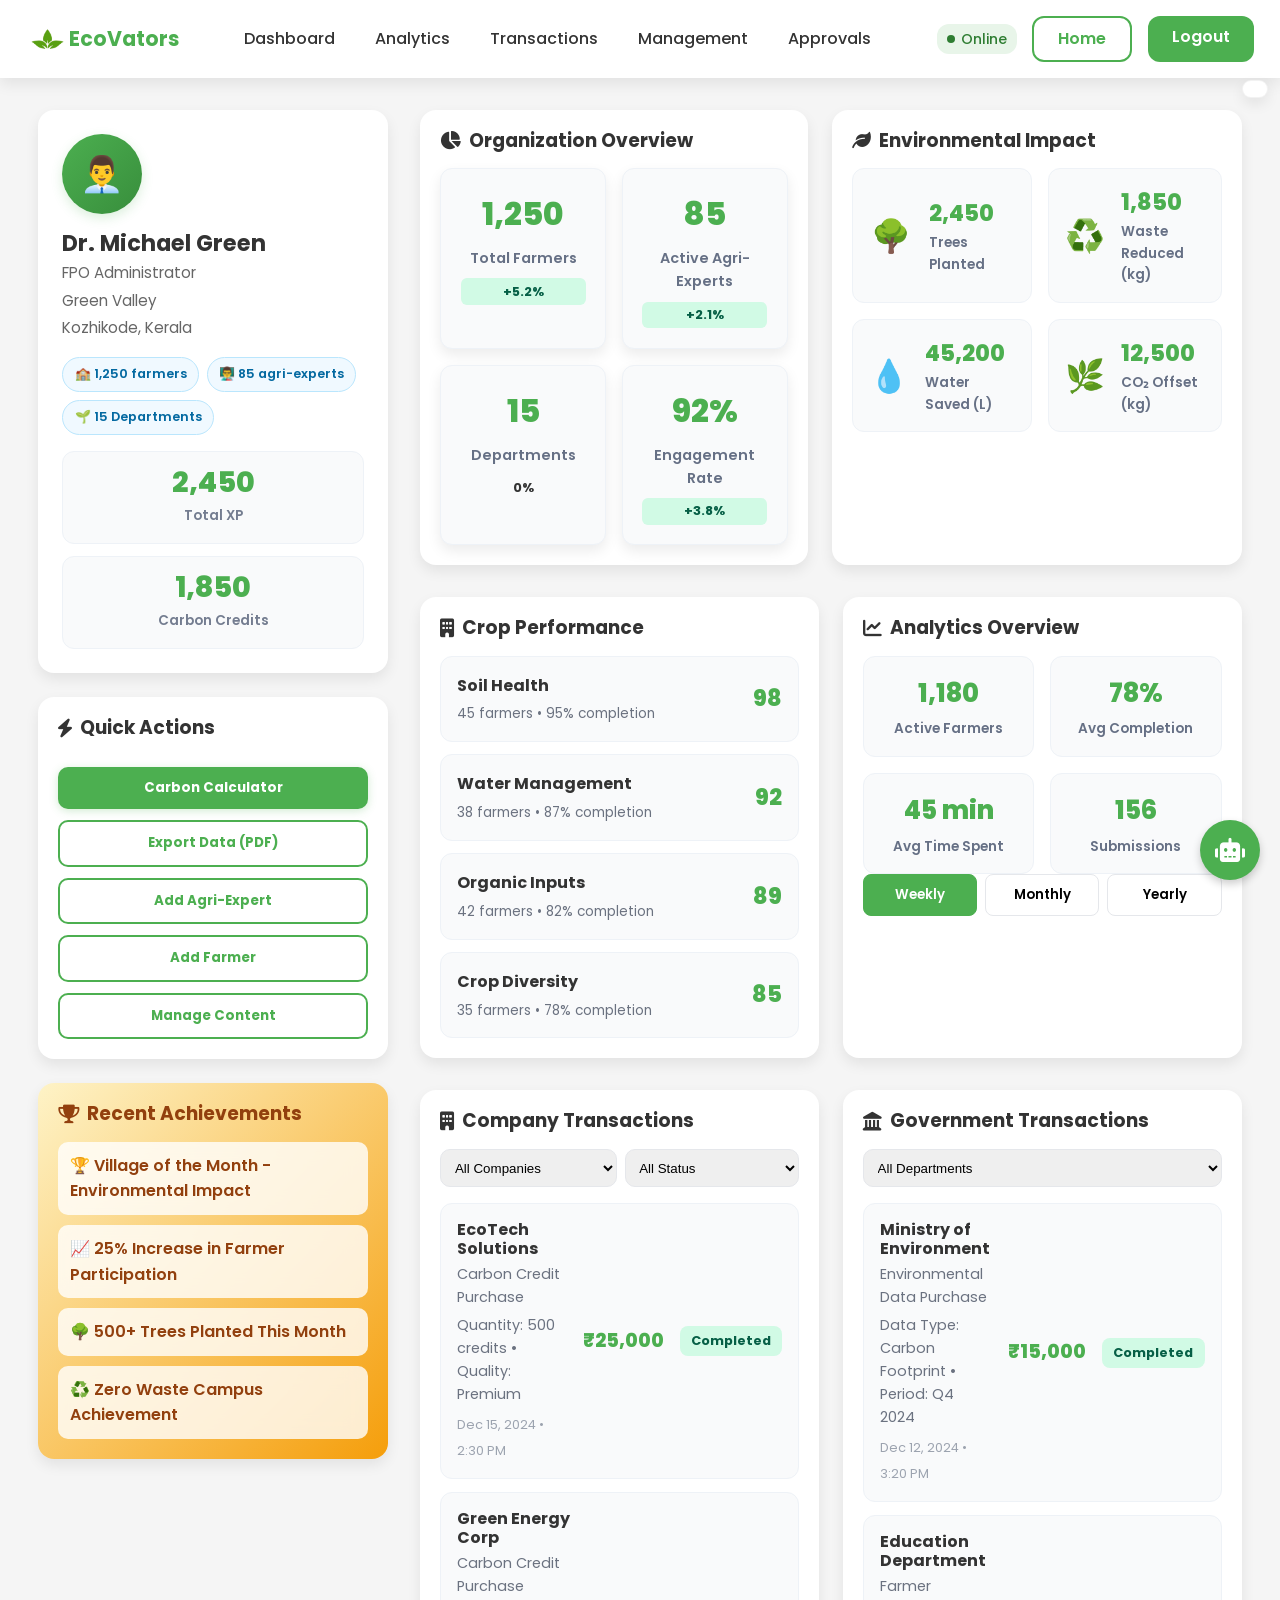
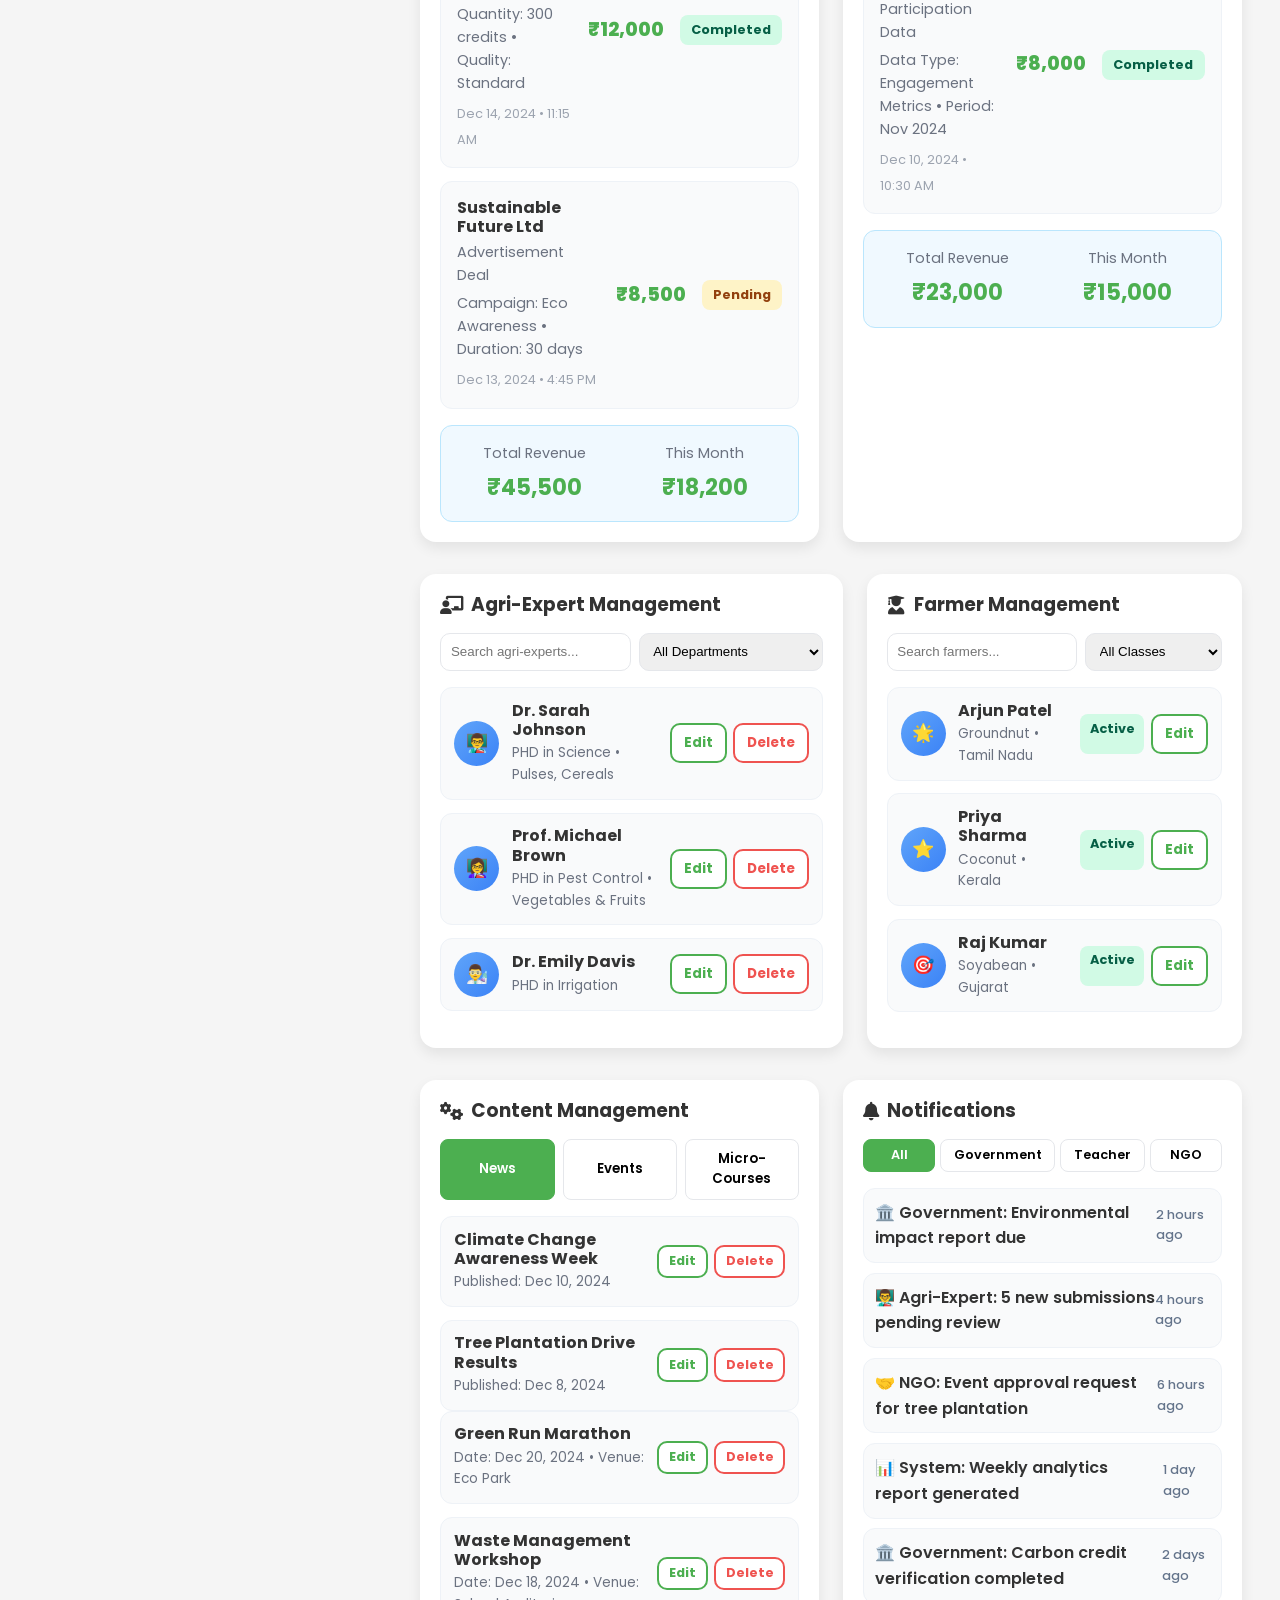
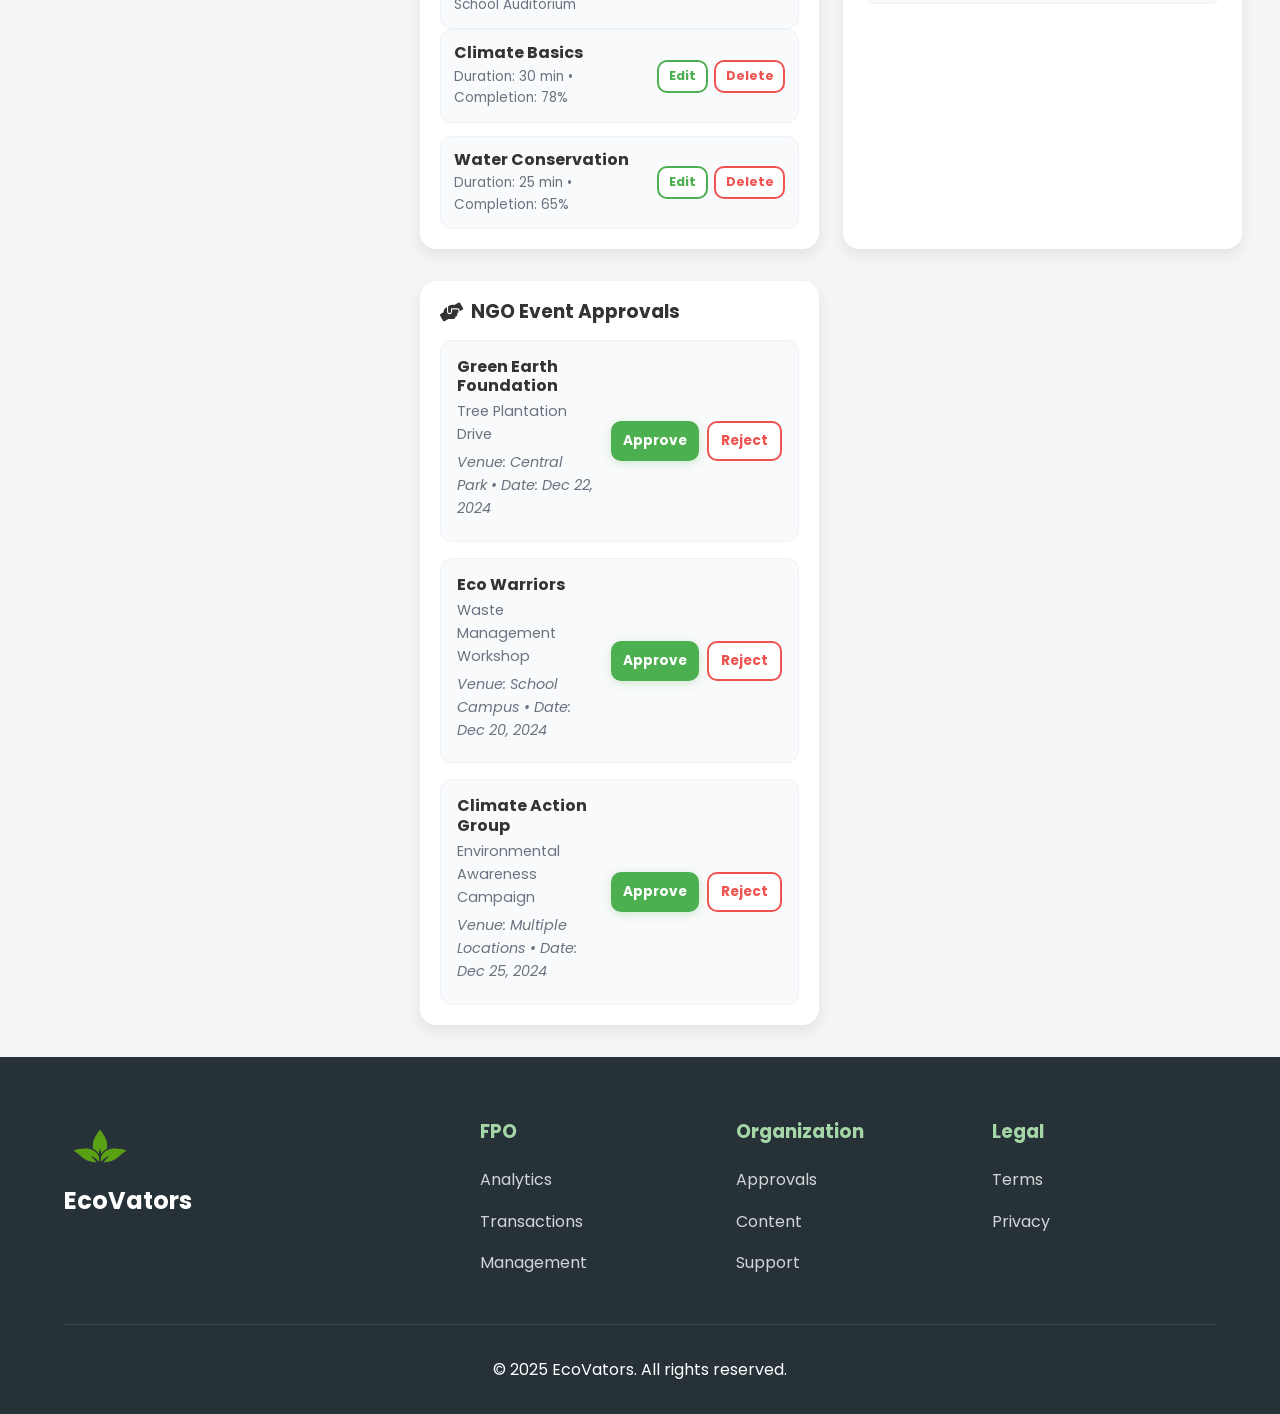
==== commit 87ecd355: "New Functionalities are added .Like AI Chatbot , multilanguages support ,etc" ====
--- a/htmls/Admin.html
+++ b/htmls/Admin.html
@@ -5,6 +5,7 @@
     <meta name="viewport" content="width=device-width, initial-scale=1.0" />
     <title>EcoVators - Cooperative Society Dashboard</title>
     <link rel="stylesheet" href="../css/styles.css" />
+    <link rel="stylesheet" href="../css/translator.css" />
     <link rel="stylesheet" href="../css/admin.css" />
     <link
       rel="stylesheet"
@@ -14,10 +15,28 @@
       href="https://fonts.googleapis.com/css2?family=Poppins:wght@300;400;500;600;700&display=swap"
       rel="stylesheet"
     />
-    <script src="../js/lang.js" defer></script>
-    <script src="../js/translate-helper.js" defer></script>
+  <link rel="stylesheet" href="../css/offline-indicator.css">
+  <script src="../js/offline-sync.js" defer></script>
   </head>
   <body>
+        <!-- Google Translate widget -->
+    <div id="google_translate_element"></div>
+
+    <script type="text/javascript">
+      function loadGoogleTranslate() {
+        new google.translate.TranslateElement(
+          {
+            pageLanguage: "en",
+            includedLanguages: "en,hi,fr,de,es,ta,te,bn,ml,kn",
+            layout: google.translate.TranslateElement.InlineLayout.HORIZONTAL,
+            autoDisplay: true,
+          },
+          "google_translate_element"
+        );
+      }
+    </script>
+
+    <script src="//translate.google.com/translate_a/element.js?cb=loadGoogleTranslate"></script>
     <div class="dashboard-container">
       <nav class="navbar">
         <div class="logo">
@@ -38,6 +57,9 @@
           <a href="#transactions" data-i18n="admin.nav.transactions">Transactions</a>
           <a href="#management" data-i18n="admin.nav.management">Management</a>
           <a href="#approvals" data-i18n="admin.nav.approvals">Approvals</a>
+        </div>
+        <div class="connection-indicator">
+          <span id="connection-status" class="status-online">Online</span>
         </div>
         <div class="auth-buttons">
           <a href="../index.html" class="login-btn" data-i18n="nav.home">Home</a>
@@ -753,6 +775,7 @@
     <div class="toast" id="toast">✅ Action completed successfully!</div>
 
     <script src="../js/auth.js"></script>
+    <script src="../js/ai-chatbot.js" defer></script>
     <script>
       document.addEventListener('DOMContentLoaded', function() {
         updateTranslations();
--- a/css/styles.css
+++ b/css/styles.css
@@ -99,16 +99,15 @@
 .logo {
     display: flex;
     align-items: center;
-    gap: 0.5rem;
     flex-shrink: 0;
 }
 
 .logo img {
-    height: 40px;
+    height: 30px;
 }
 
 .logo h1 {
-    font-size: 1.5rem;
+    font-size: 1.28rem;
     color: var(--primary-color);
     font-weight: 700;
 }
--- a/css/translator.css
+++ b/css/translator.css
@@ -0,0 +1,95 @@
+/* translator.css */
+/* ==========================
+   Google Translate Widget Styling
+   ========================== */
+
+#google_translate_element {
+    position: fixed;
+    top: 5rem;
+    right: 12px;
+    z-index: 9999;
+    background: var(--text-light);
+    box-shadow: var(--box-shadow);
+    border-radius: var(--border-radius);
+    padding: 8px 12px;
+    transition: var(--transition);
+    font-family: 'Poppins', sans-serif;
+    border: 1px solid rgba(0,0,0,0.05);
+}
+
+/* Subtle hover effect */
+#google_translate_element:hover {
+    transform: translateY(-2px);
+    box-shadow: 0 6px 12px rgba(0, 0, 0, 0.12);
+}
+
+/* Dropdown container inside widget */
+.goog-te-gadget {
+    font-size: 0.9rem !important;
+    color: var(--text-dark) !important;
+    display: flex;
+    align-items: center;
+    gap: 8px;
+}
+
+.goog-te-gadget span {
+    display: none !important; /* hides "Powered by Google" text */
+}
+
+/* Dropdown select styling */
+.goog-te-combo {
+    background: var(--primary-light);
+    color: var(--text-dark);
+    border: 1px solid var(--primary-color);
+    border-radius: 6px;
+    padding: 6px 10px;
+    font-family: 'Poppins', sans-serif;
+    font-size: 0.9rem;
+    outline: none;
+    cursor: pointer;
+    transition: var(--transition);
+    min-width: 140px;
+}
+
+/* Hover/Focus styles for dropdown */
+.goog-te-combo:hover,
+.goog-te-combo:focus {
+    border-color: var(--primary-dark);
+    background: var(--primary-color);
+    color: var(--text-light);
+}
+
+/* Hide the ugly default Google banner on top */
+.goog-te-banner-frame.skiptranslate {
+    display: none !important;
+}
+body {
+    top: 0px !important;
+}
+
+/* Hide the tooltip bottom logo */
+.goog-logo-link {
+    display: none !important;
+}
+
+/* Remove underline from translated links */
+.goog-te-gadget a {
+    text-decoration: none !important;
+}
+
+/* Small screen adjustments */
+@media (max-width: 768px) {
+    #google_translate_element {
+        top: auto;
+        bottom: 20px;
+        right: 10px;
+        padding: 6px 10px;
+        border-radius: 10px;
+        background: var(--text-light);
+    }
+
+    .goog-te-combo {
+        font-size: 0.85rem;
+        padding: 5px 8px;
+    }
+}
--- a/css/offline-indicator.css
+++ b/css/offline-indicator.css
@@ -0,0 +1,116 @@
+/* Connection Status Indicator Styles */
+.connection-indicator {
+    display: flex;
+    align-items: center;
+    margin-right: 15px;
+}
+
+#connection-status {
+    font-size: 14px;
+    font-weight: 500;
+    padding: 4px 10px;
+    border-radius: 12px;
+    display: flex;
+    align-items: center;
+}
+
+#connection-status::before {
+    content: '';
+    display: inline-block;
+    width: 8px;
+    height: 8px;
+    border-radius: 50%;
+    margin-right: 6px;
+}
+
+.status-online {
+    background-color: #E8F5E9;
+    color: #2E7D32;
+}
+
+.status-online::before {
+    background-color: #2E7D32;
+}
+
+.status-offline {
+    background-color: #FFEBEE;
+    color: #C62828;
+}
+
+.status-offline::before {
+    background-color: #C62828;
+}
+
+/* Offline Notification */
+.offline-notification {
+    position: fixed;
+    top: 20px;
+    left: 50%;
+    transform: translateX(-50%);
+    background-color: #FFEBEE;
+    color: #C62828;
+    padding: 12px 20px;
+    border-radius: 8px;
+    box-shadow: 0 4px 12px rgba(0, 0, 0, 0.15);
+    display: flex;
+    align-items: center;
+    z-index: 1000;
+    max-width: 90%;
+}
+
+.offline-notification i {
+    margin-right: 10px;
+    font-size: 18px;
+}
+
+.offline-notification p {
+    margin: 0 10px 0 0;
+}
+
+.close-notification {
+    background: none;
+    border: none;
+    color: #C62828;
+    font-size: 18px;
+    cursor: pointer;
+    padding: 0;
+    margin-left: auto;
+}
+
+/* Sync Notification */
+.sync-notification {
+    position: fixed;
+    top: 20px;
+    left: 50%;
+    transform: translateX(-50%);
+    background-color: #E8F5E9;
+    color: #2E7D32;
+    padding: 12px 20px;
+    border-radius: 8px;
+    box-shadow: 0 4px 12px rgba(0, 0, 0, 0.15);
+    display: flex;
+    align-items: center;
+    z-index: 1000;
+    max-width: 90%;
+}
+
+.sync-notification i {
+    margin-right: 10px;
+    font-size: 18px;
+}
+
+.sync-notification p {
+    margin: 0 10px 0 0;
+}
+
+/* Responsive adjustments */
+@media (max-width: 768px) {
+    .connection-indicator {
+        margin-right: 10px;
+    }
+    
+    #connection-status {
+        font-size: 12px;
+        padding: 3px 8px;
+    }
+}
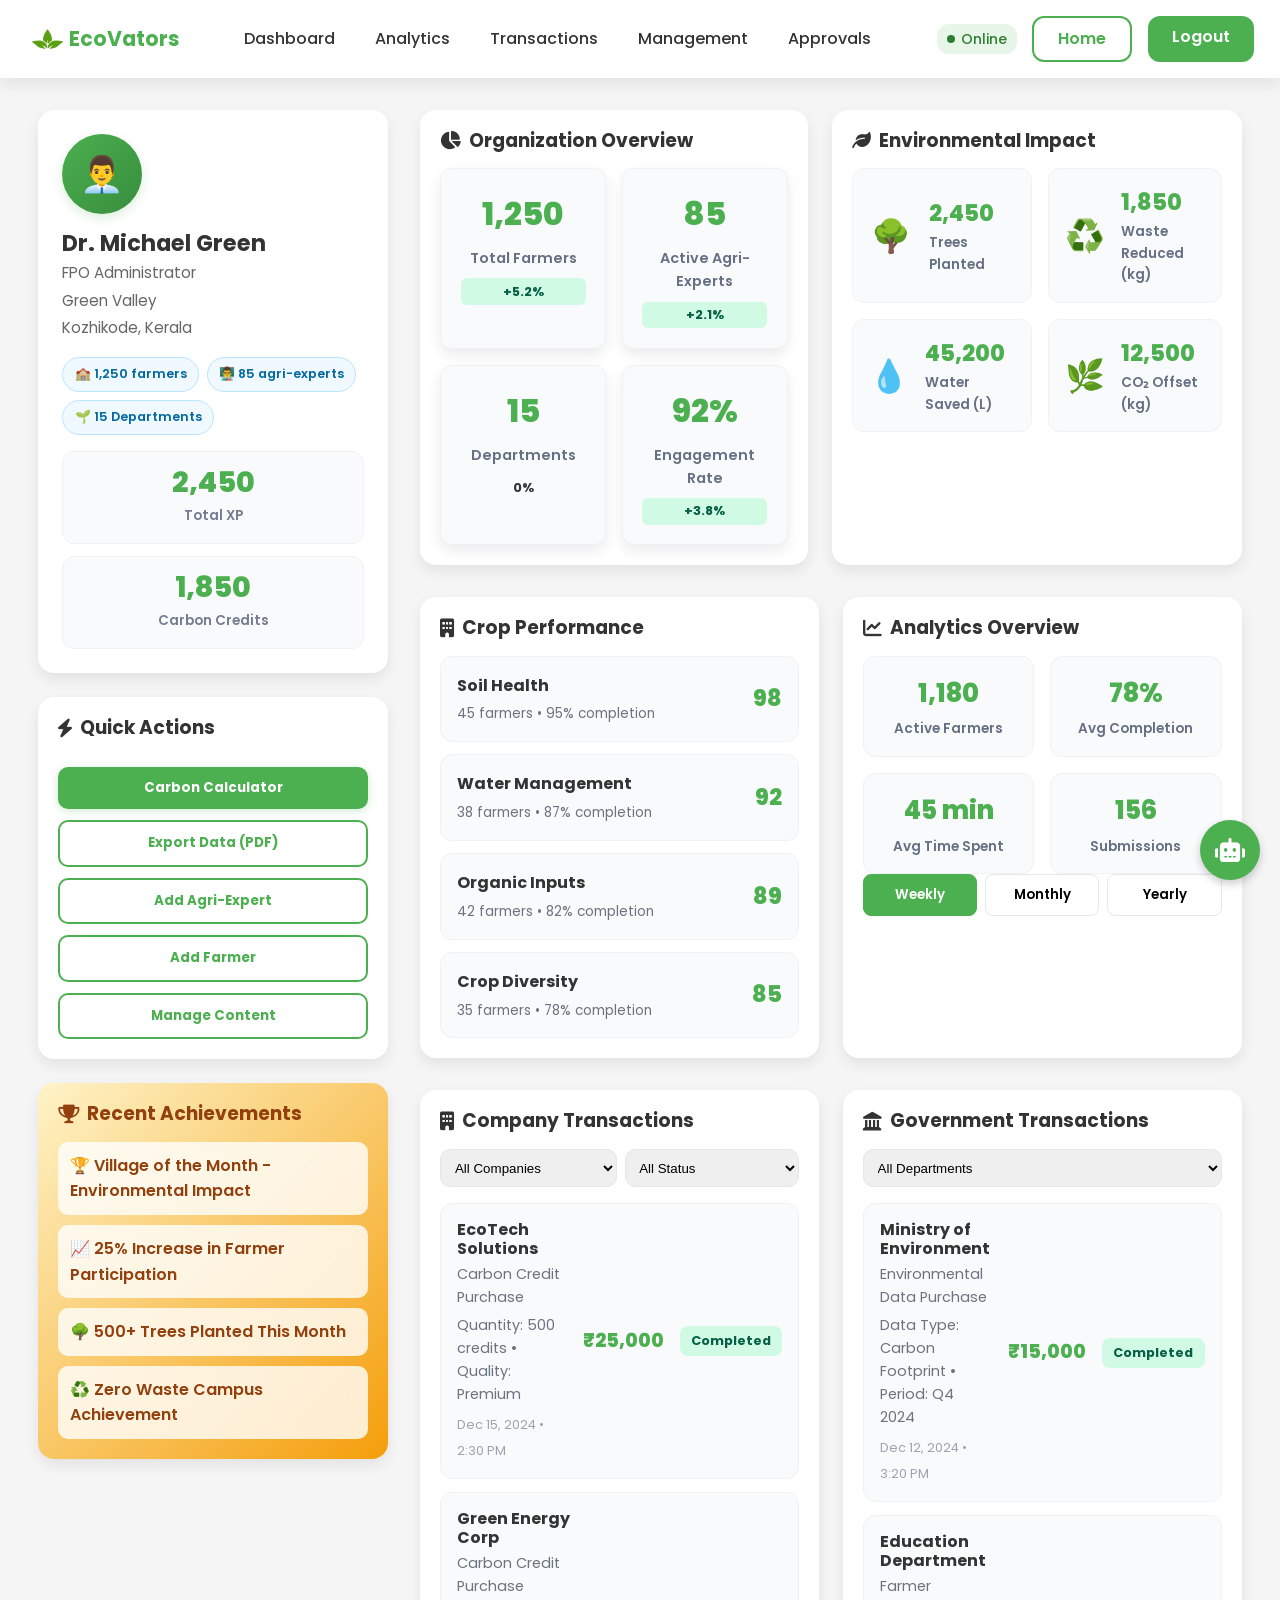
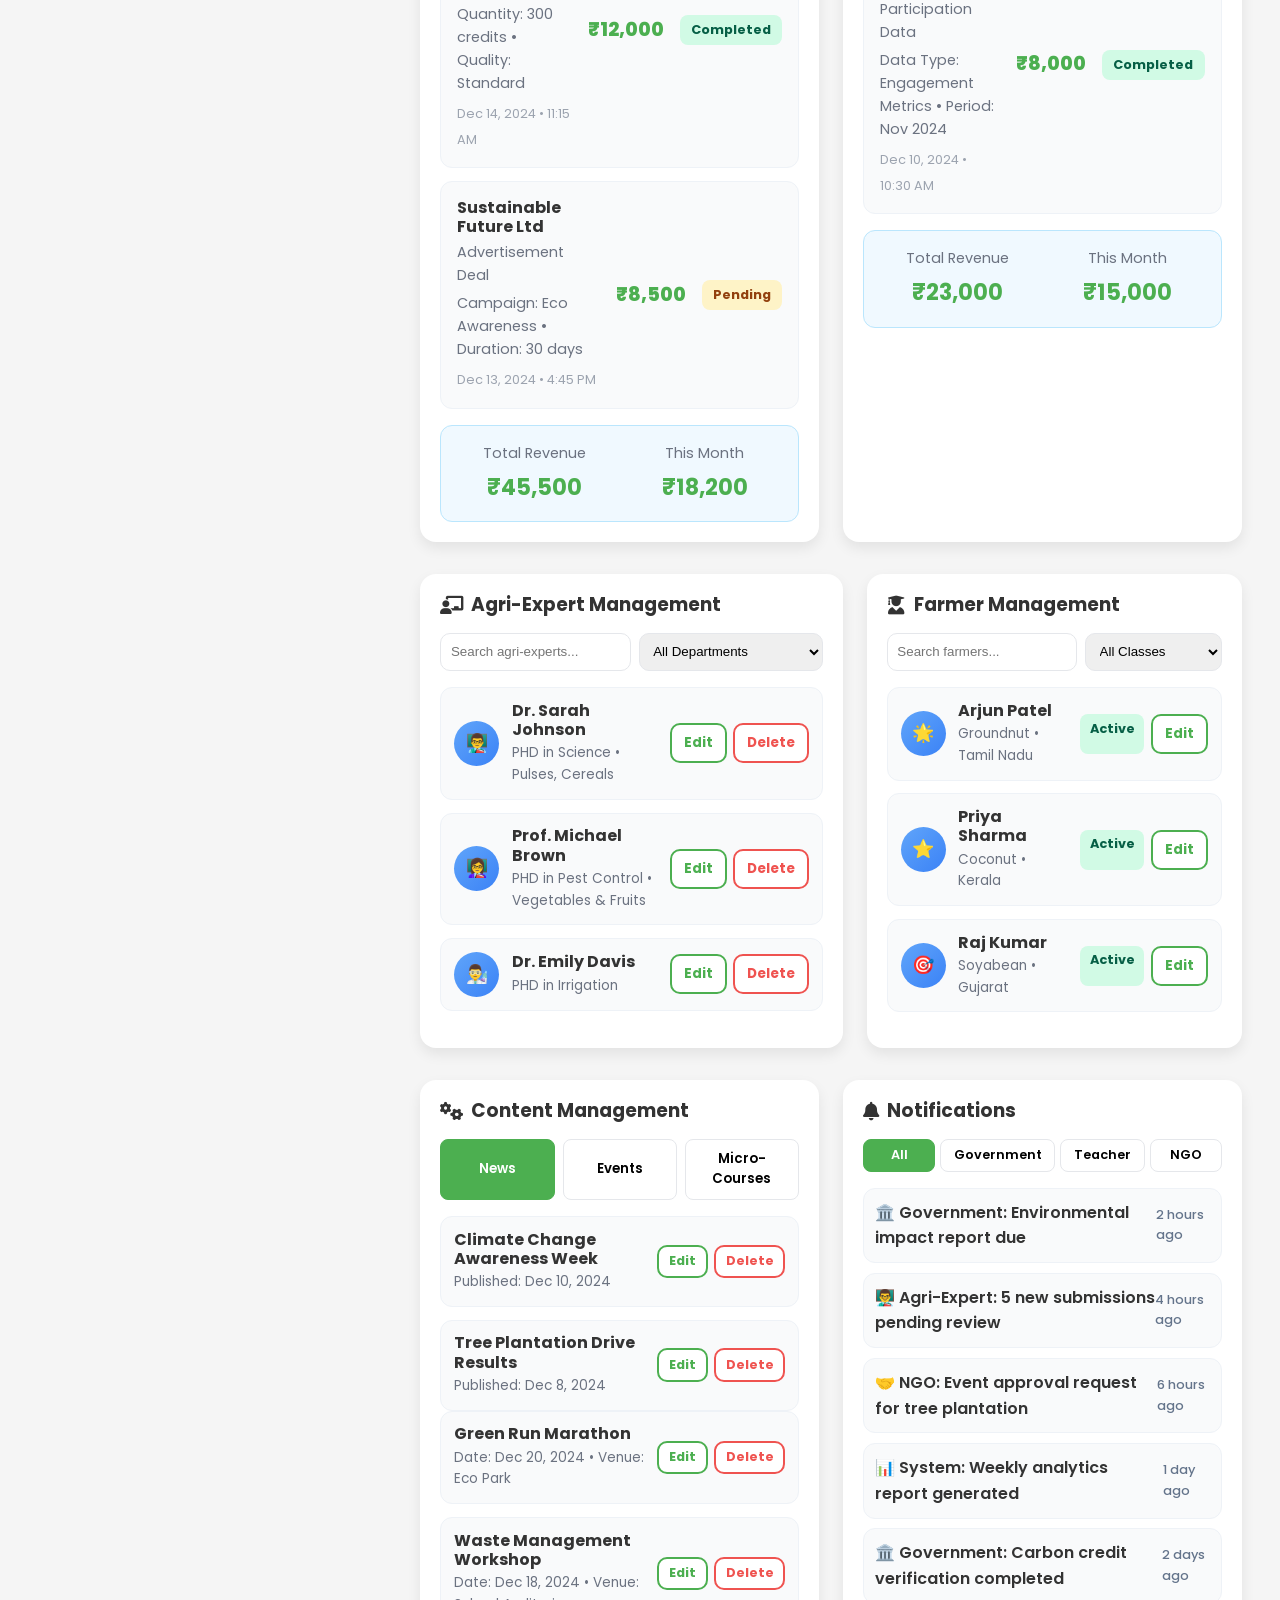
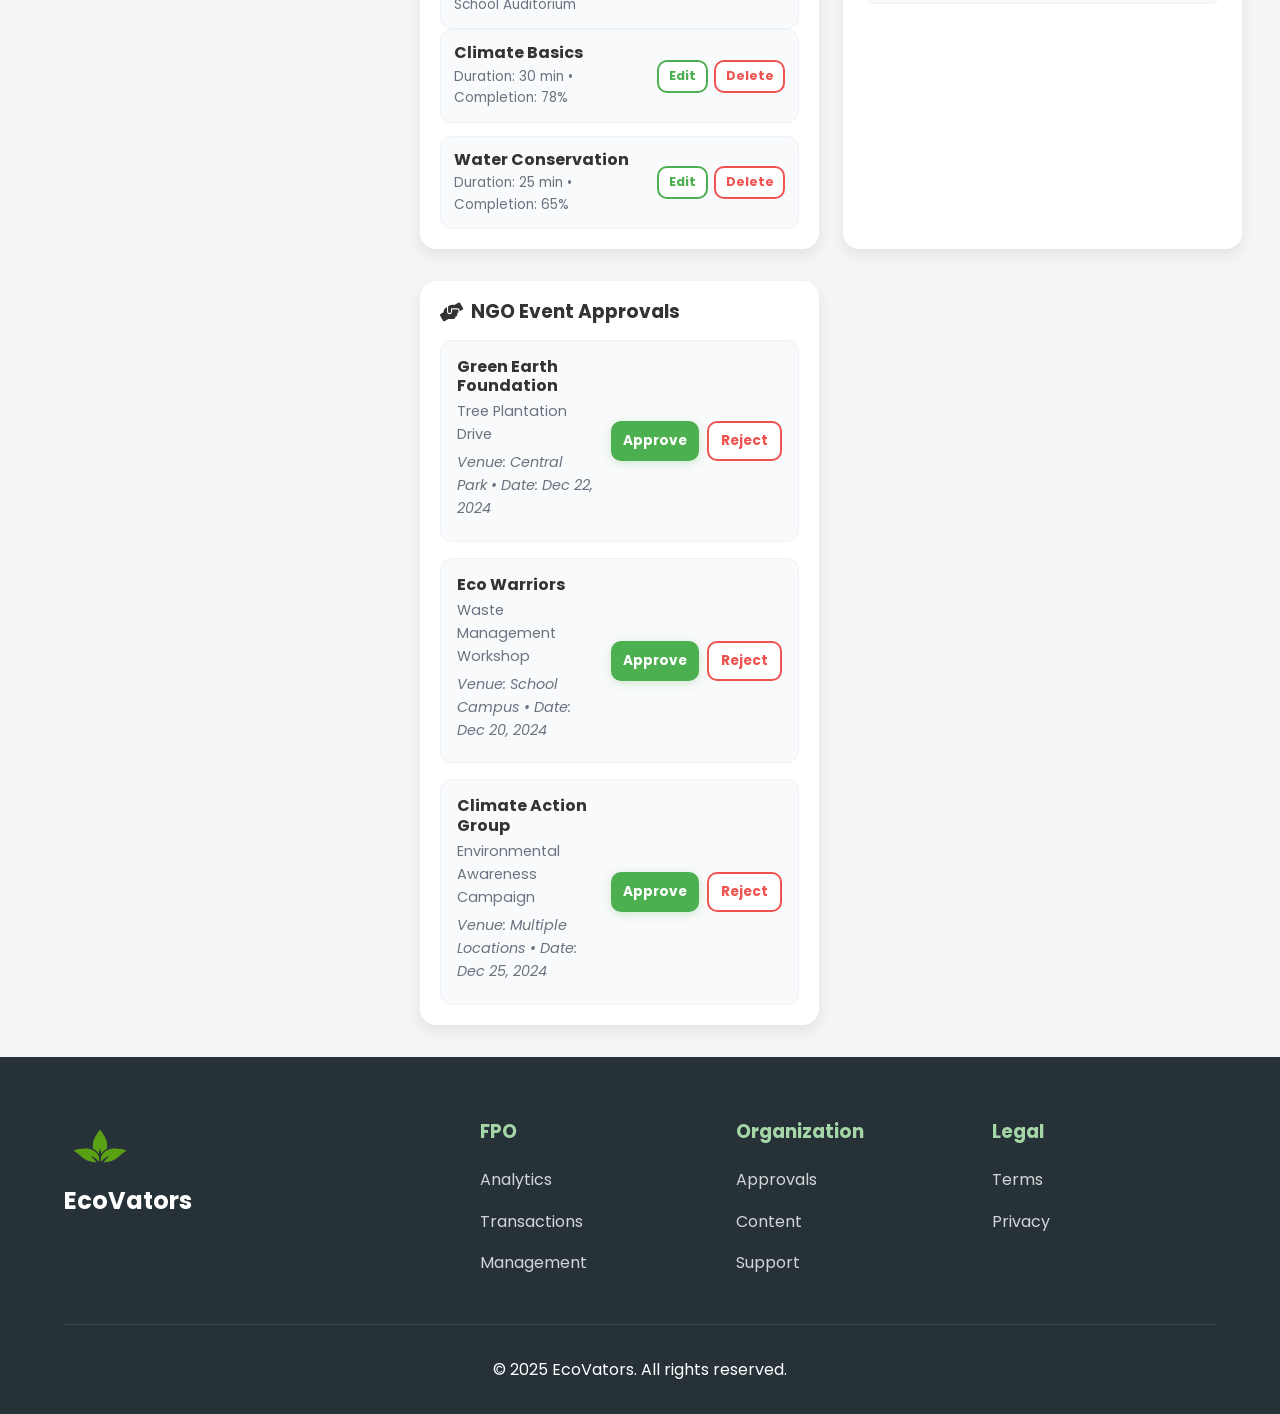
==== commit 13bfbdae: "changes in translate for other pages" ====
--- a/htmls/Admin.html
+++ b/htmls/Admin.html
@@ -19,30 +19,47 @@
   <script src="../js/offline-sync.js" defer></script>
   </head>
   <body>
-        <!-- Google Translate widget -->
-    <div id="google_translate_element"></div>
-
-    <script type="text/javascript">
-      function loadGoogleTranslate() {
-        new google.translate.TranslateElement(
-          {
-            pageLanguage: "en",
-            includedLanguages: "en,hi,fr,de,es,ta,te,bn,ml,kn",
-            layout: google.translate.TranslateElement.InlineLayout.HORIZONTAL,
-            autoDisplay: true,
-          },
-          "google_translate_element"
-        );
-      }
-    </script>
-
-    <script src="//translate.google.com/translate_a/element.js?cb=loadGoogleTranslate"></script>
+        <!-- Google Translate Widget -->
+<div id="google_translate_element"></div>
+
+<script type="text/javascript">
+  function loadGoogleTranslate() {
+    new google.translate.TranslateElement(
+      {
+        pageLanguage: "en",
+        includedLanguages: "en,hi,fr,de,es,ta,te,bn,ml,kn",
+        layout: google.translate.TranslateElement.InlineLayout.HORIZONTAL,
+        autoDisplay: false,
+      },
+      "google_translate_element"
+    );
+  }
+
+  function toggleTranslator() {
+    const element = document.getElementById('google_translate_element');
+    element.classList.toggle('show');
+  }
+
+  // Close translator when clicking outside
+  document.addEventListener('click', function(event) {
+    const translator = document.getElementById('google_translate_element');
+    const icon = document.querySelector('.translator-icon');
+    
+    if (!translator.contains(event.target) && !icon.contains(event.target)) {
+      translator.classList.remove('show');
+    }
+  });
+</script>
+
+<script src="//translate.google.com/translate_a/element.js?cb=loadGoogleTranslate"></script>
     <div class="dashboard-container">
       <nav class="navbar">
-        <div class="logo">
+        <a href="../index.html">
+        <div class="logo" >
           <img src="../assets/logo.webp" alt="EcoVators Logo" />
-          <h1 data-i18n="nav.title">EcoVators</h1>
+          <h1>EcoVators</h1>
         </div>
+        </a>
         <button
           class="hamburger"
           id="menu-toggle"
--- a/css/translator.css
+++ b/css/translator.css
@@ -1,26 +1,69 @@
-/* translator.css */
+/* translator-icon.css */
 /* ==========================
-   Google Translate Widget Styling
+   Icon-Based Google Translate Widget Styling
    ========================== */
 
+/* Translator Icon Button */
+iframe{
+    display: none;
+    visibility: hidden;
+}
+.VIpgJd-ZVi9od-aZ2wEe-wOHMyf VIpgJd-ZVi9od-aZ2wEe-wOHMyf-ti6hGc{
+    display: none;
+    visibility: hidden;
+
+}
+.translator-icon {
+    position: fixed;
+    top: 5.5rem;
+    right: 1.5rem;
+    padding: 0.5rem;
+    background: var(--text-light);
+    border-radius: 50%;
+    display: flex;
+    align-items: center;
+    justify-content: center;
+    cursor: pointer;
+    box-shadow: var(--box-shadow);
+    transition: var(--transition);
+    z-index: 10000;
+    border: 2px solid var(--primary-color);
+}
+
+.translator-icon:hover {
+    transform: scale(1.1);
+    box-shadow: 0 6px 12px rgba(0, 0, 0, 0.15);
+}
+
+.translator-icon svg {
+    width: 20px;
+    height: 20px;
+    fill: var(--primary-color);
+}
+
+/* Dropdown Container - Hidden by default */
 #google_translate_element {
     position: fixed;
-    top: 5rem;
-    right: 12px;
+    top: calc(5rem + 60px);
+    right: 20px;
     z-index: 9999;
     background: var(--text-light);
-    box-shadow: var(--box-shadow);
+    box-shadow: 0 8px 16px rgba(0, 0, 0, 0.15);
     border-radius: var(--border-radius);
-    padding: 8px 12px;
+    padding: 12px 16px;
     transition: var(--transition);
     font-family: 'Poppins', sans-serif;
     border: 1px solid rgba(0,0,0,0.05);
+    opacity: 0;
+    visibility: hidden;
+    transform: translateY(-10px);
 }
 
-/* Subtle hover effect */
-#google_translate_element:hover {
-    transform: translateY(-2px);
-    box-shadow: 0 6px 12px rgba(0, 0, 0, 0.12);
+/* Show state */
+#google_translate_element.show {
+    opacity: 1;
+    visibility: visible;
+    transform: translateY(0);
 }
 
 /* Dropdown container inside widget */
@@ -42,27 +85,27 @@
     color: var(--text-dark);
     border: 1px solid var(--primary-color);
     border-radius: 6px;
-    padding: 6px 10px;
+    padding: 8px 12px;
     font-family: 'Poppins', sans-serif;
     font-size: 0.9rem;
     outline: none;
     cursor: pointer;
     transition: var(--transition);
-    min-width: 140px;
+    min-width: 160px;
 }
 
 /* Hover/Focus styles for dropdown */
 .goog-te-combo:hover,
 .goog-te-combo:focus {
-    border-color: var(--primary-dark);
-    background: var(--primary-color);
-    color: var(--text-light);
+    background: var(--text-light);
+    color: var(--text-dark);
 }
 
 /* Hide the ugly default Google banner on top */
 .goog-te-banner-frame.skiptranslate {
     display: none !important;
 }
+
 body {
     top: 0px !important;
 }
@@ -79,17 +122,26 @@
 
 /* Small screen adjustments */
 @media (max-width: 768px) {
+    .translator-icon {
+        padding: 0.5rem;
+        top: 4.5rem;
+        right: 0.3rem;
+    }
+
+    .translator-icon svg {
+        width: 15px;
+        height: 15px;
+    }
+
     #google_translate_element {
-        top: auto;
-        bottom: 20px;
-        right: 10px;
-        padding: 6px 10px;
-        border-radius: 10px;
-        background: var(--text-light);
+        top: calc(5rem + 55px);
+        right: 15px;
+        padding: 10px 12px;
     }
 
     .goog-te-combo {
         font-size: 0.85rem;
-        padding: 5px 8px;
+        padding: 6px 10px;
+        min-width: 140px;
     }
-}
+}
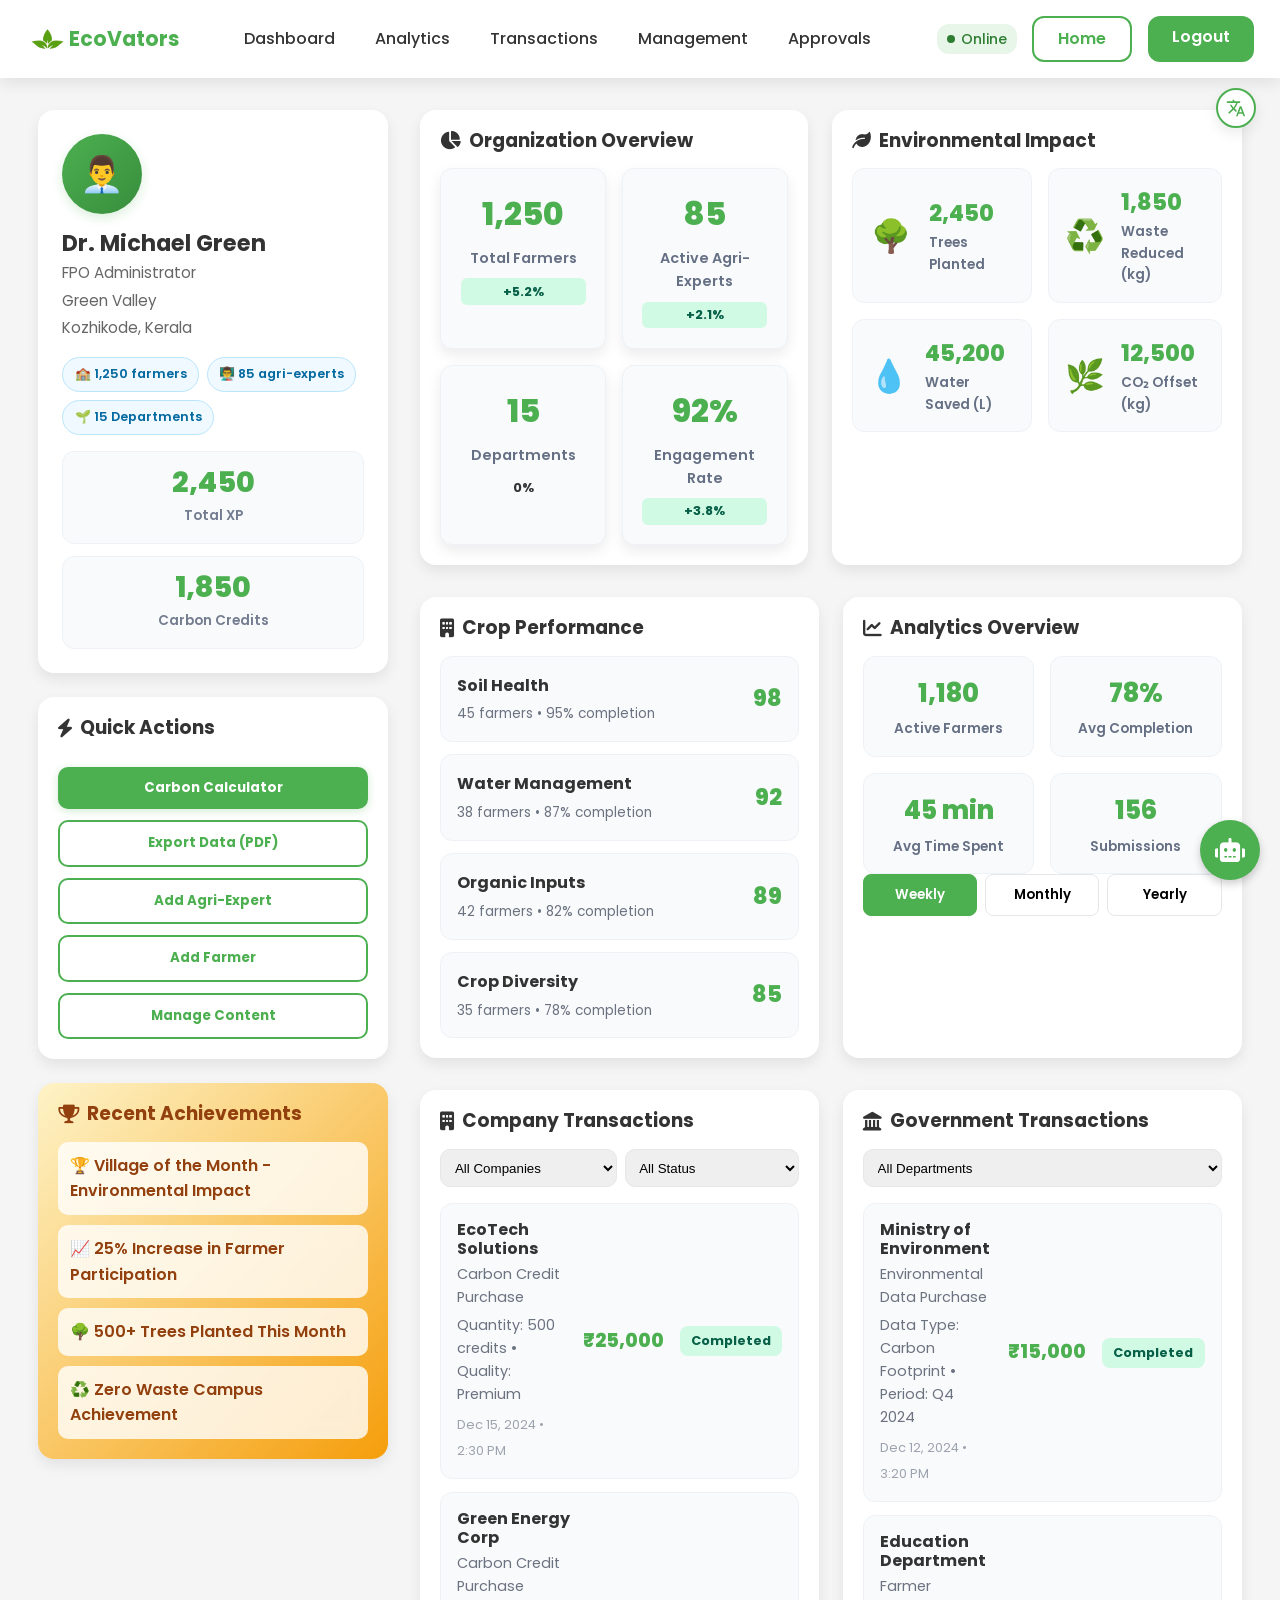
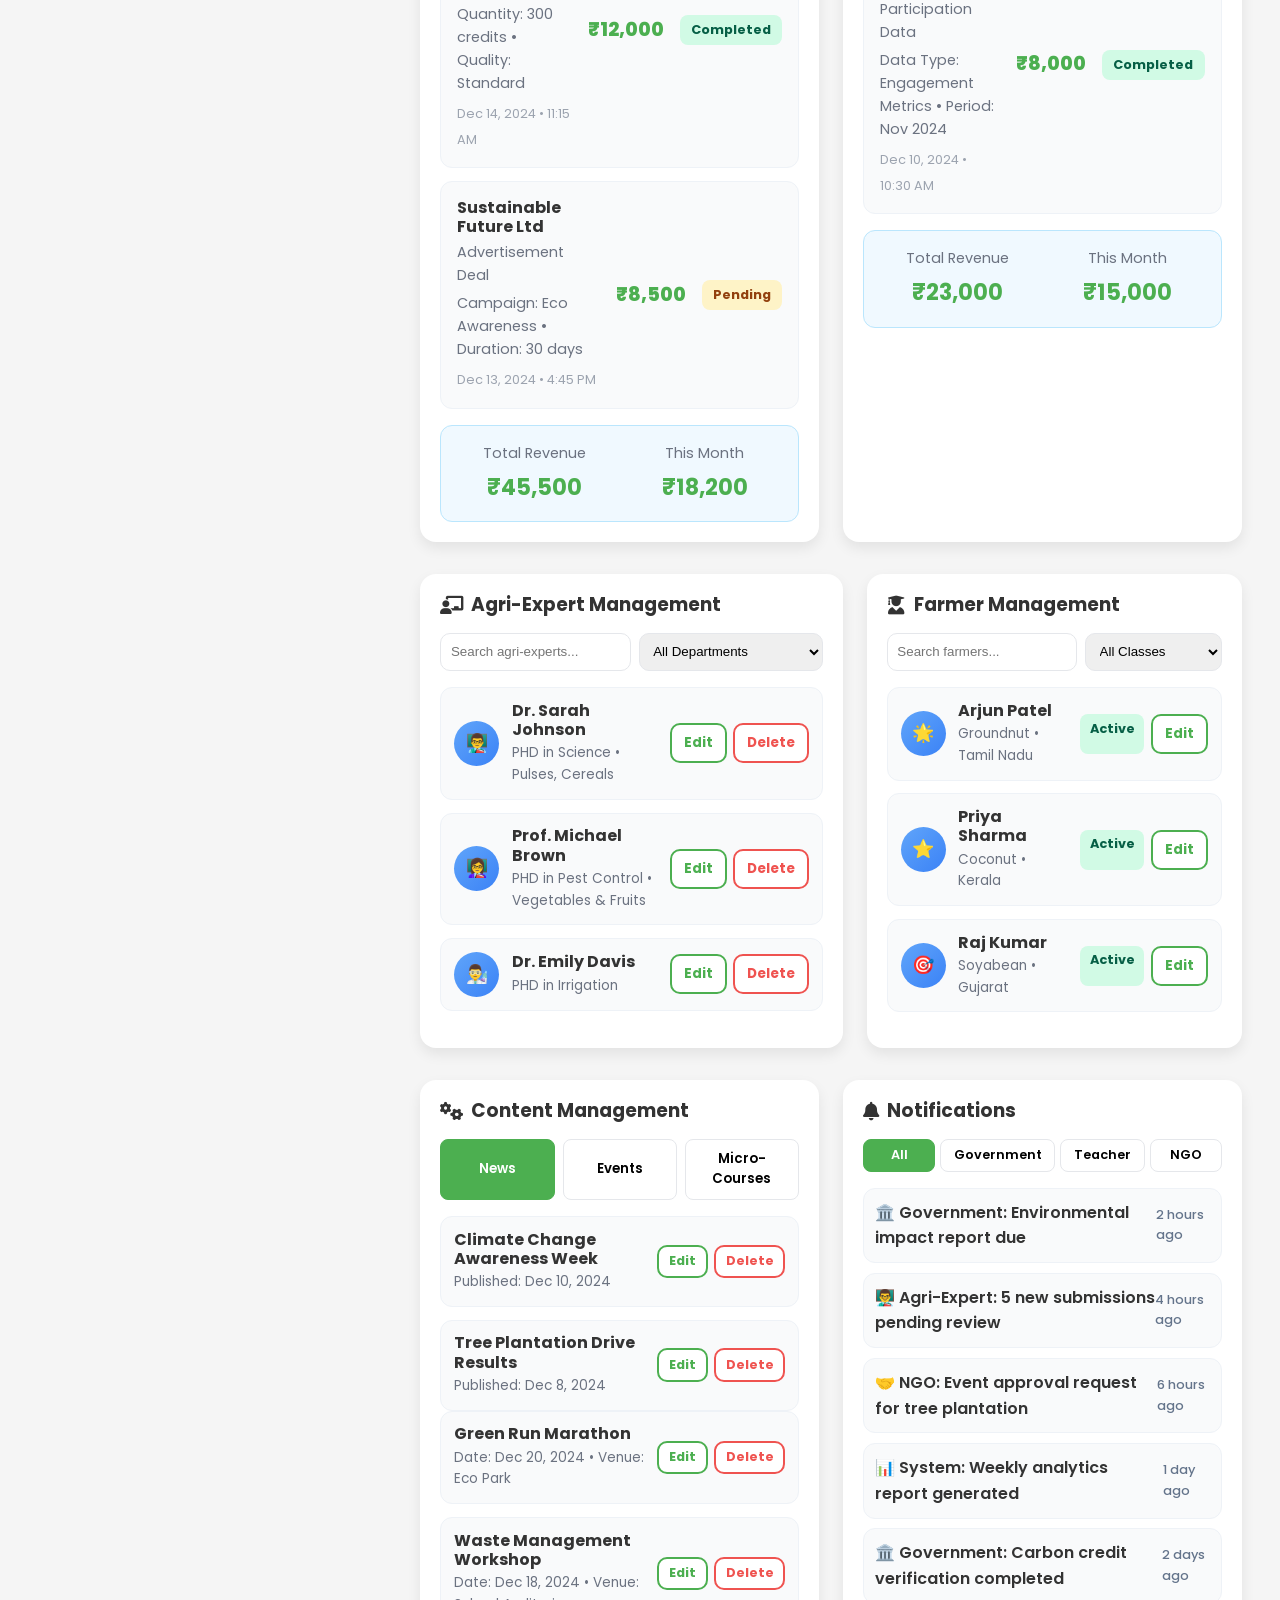
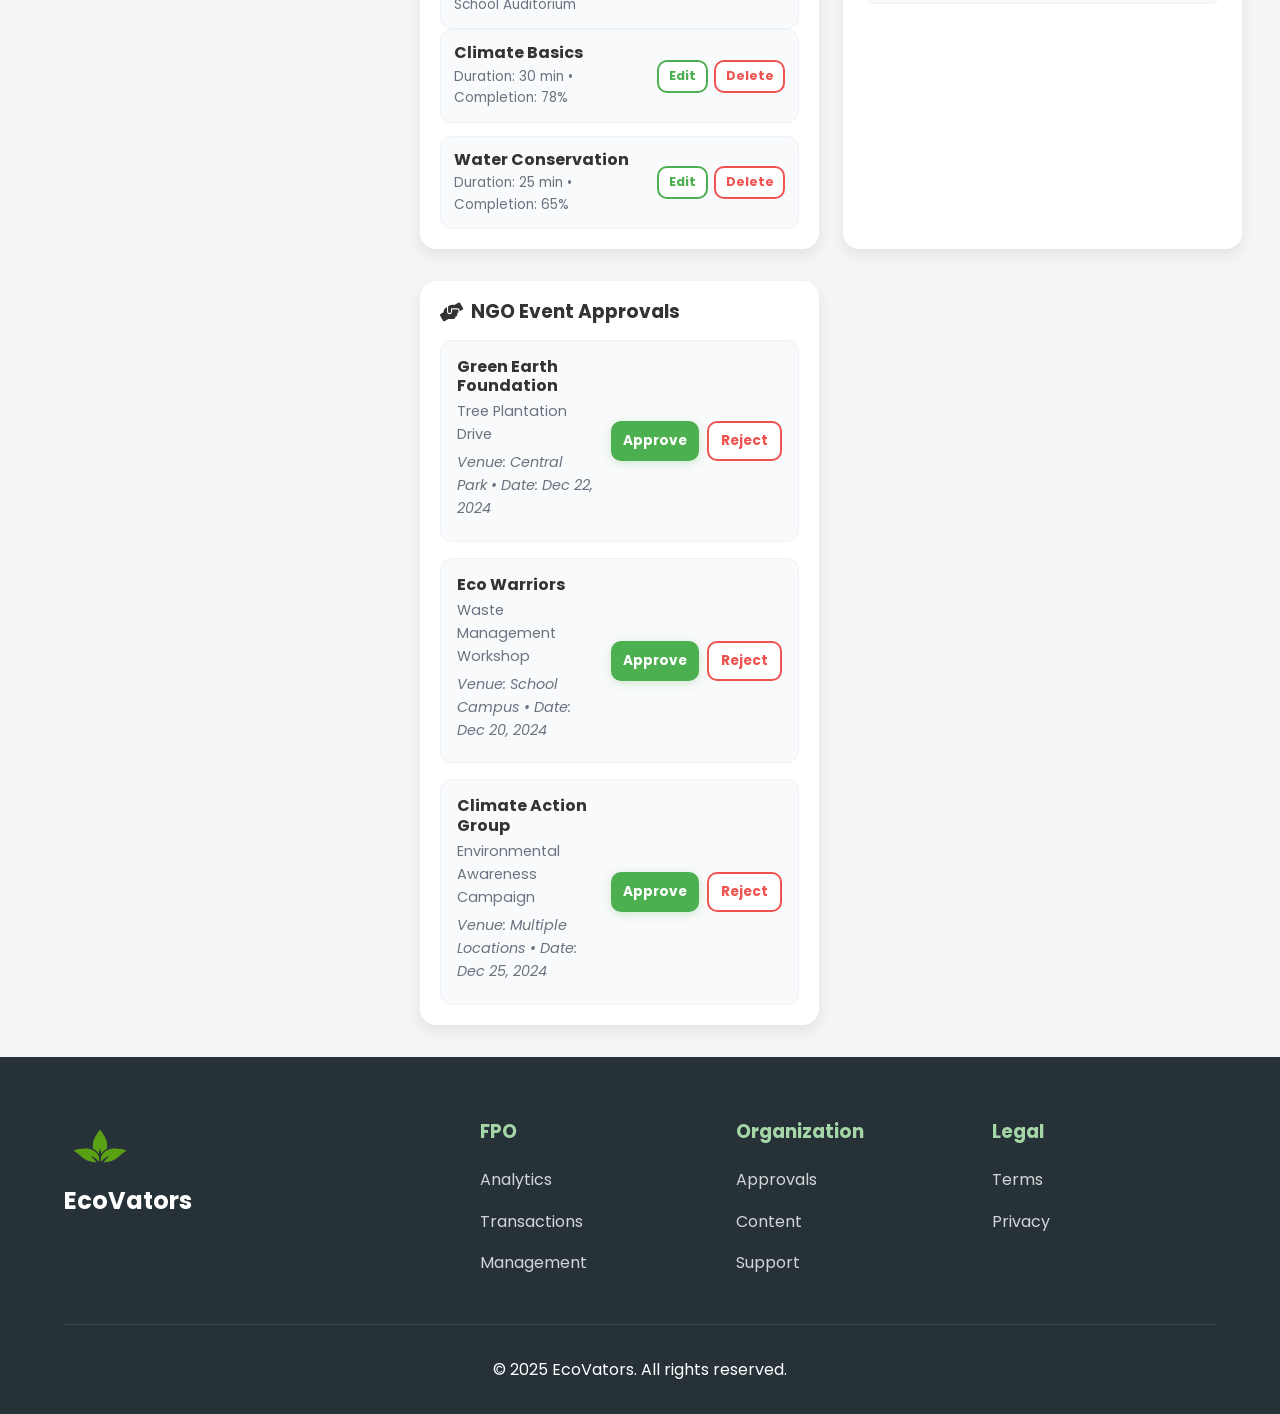
==== commit 35e4a0e4: "added translator in all pages" ====
--- a/htmls/Admin.html
+++ b/htmls/Admin.html
@@ -15,50 +15,60 @@
       href="https://fonts.googleapis.com/css2?family=Poppins:wght@300;400;500;600;700&display=swap"
       rel="stylesheet"
     />
-  <link rel="stylesheet" href="../css/offline-indicator.css">
-  <script src="../js/offline-sync.js" defer></script>
+    <link rel="stylesheet" href="../css/offline-indicator.css" />
+    <script src="../js/offline-sync.js" defer></script>
   </head>
   <body>
-        <!-- Google Translate Widget -->
+        <!-- Translator Icon -->
+<div class="translator-icon" onclick="toggleTranslator()">
+    <svg xmlns="http://www.w3.org/2000/svg" viewBox="0 0 24 24">
+        <path d="M12.87 15.07l-2.54-2.51.03-.03c1.74-1.94 2.98-4.17 3.71-6.53H17V4h-7V2H8v2H1v1.99h11.17C11.5 7.92 10.44 9.75 9 11.35 8.07 10.32 7.3 9.19 6.69 8h-2c.73 1.63 1.73 3.17 2.98 4.56l-5.09 5.02L4 19l5-5 3.11 3.11.76-2.04zM18.5 10h-2L12 22h2l1.12-3h4.75L21 22h2l-4.5-12zm-2.62 7l1.62-4.33L19.12 17h-3.24z"/>
+    </svg>
+</div>
+
+<!-- Google Translate Widget -->
 <div id="google_translate_element"></div>
 
-<script type="text/javascript">
-  function loadGoogleTranslate() {
-    new google.translate.TranslateElement(
-      {
-        pageLanguage: "en",
-        includedLanguages: "en,hi,fr,de,es,ta,te,bn,ml,kn",
-        layout: google.translate.TranslateElement.InlineLayout.HORIZONTAL,
-        autoDisplay: false,
-      },
-      "google_translate_element"
-    );
-  }
-
-  function toggleTranslator() {
-    const element = document.getElementById('google_translate_element');
-    element.classList.toggle('show');
-  }
-
-  // Close translator when clicking outside
-  document.addEventListener('click', function(event) {
-    const translator = document.getElementById('google_translate_element');
-    const icon = document.querySelector('.translator-icon');
-    
-    if (!translator.contains(event.target) && !icon.contains(event.target)) {
-      translator.classList.remove('show');
-    }
-  });
-</script>
-
-<script src="//translate.google.com/translate_a/element.js?cb=loadGoogleTranslate"></script>
+    <script type="text/javascript">
+      function loadGoogleTranslate() {
+        new google.translate.TranslateElement(
+          {
+            pageLanguage: "en",
+            includedLanguages: "en,hi,fr,de,es,ta,te,bn,ml,kn",
+            layout: google.translate.TranslateElement.InlineLayout.HORIZONTAL,
+            autoDisplay: false,
+          },
+          "google_translate_element"
+        );
+      }
+
+      function toggleTranslator() {
+        const element = document.getElementById("google_translate_element");
+        element.classList.toggle("show");
+      }
+
+      // Close translator when clicking outside
+      document.addEventListener("click", function (event) {
+        const translator = document.getElementById("google_translate_element");
+        const icon = document.querySelector(".translator-icon");
+
+        if (
+          !translator.contains(event.target) &&
+          !icon.contains(event.target)
+        ) {
+          translator.classList.remove("show");
+        }
+      });
+    </script>
+
+    <script src="//translate.google.com/translate_a/element.js?cb=loadGoogleTranslate"></script>
     <div class="dashboard-container">
       <nav class="navbar">
         <a href="../index.html">
-        <div class="logo" >
-          <img src="../assets/logo.webp" alt="EcoVators Logo" />
-          <h1>EcoVators</h1>
-        </div>
+          <div class="logo">
+            <img src="../assets/logo.webp" alt="EcoVators Logo" />
+            <h1>EcoVators</h1>
+          </div>
         </a>
         <button
           class="hamburger"
@@ -71,7 +81,9 @@
         <div class="nav-links">
           <a href="#dashboard" data-i18n="admin.nav.dashboard">Dashboard</a>
           <a href="#analytics" data-i18n="admin.nav.analytics">Analytics</a>
-          <a href="#transactions" data-i18n="admin.nav.transactions">Transactions</a>
+          <a href="#transactions" data-i18n="admin.nav.transactions"
+            >Transactions</a
+          >
           <a href="#management" data-i18n="admin.nav.management">Management</a>
           <a href="#approvals" data-i18n="admin.nav.approvals">Approvals</a>
         </div>
@@ -79,8 +91,12 @@
           <span id="connection-status" class="status-online">Online</span>
         </div>
         <div class="auth-buttons">
-          <a href="../index.html" class="login-btn" data-i18n="nav.home">Home</a>
-          <a href="../index.html" class="get-started-btn" data-i18n="nav.logout">Logout</a>
+          <a href="../index.html" class="login-btn" data-i18n="nav.home"
+            >Home</a
+          >
+          <a href="../index.html" class="get-started-btn" data-i18n="nav.logout"
+            >Logout</a
+          >
         </div>
       </nav>
       <div class="mobile-nav" id="mobile-nav">
@@ -121,16 +137,50 @@
           </div>
 
           <div class="card quick-actions">
-            <h3 data-i18n="admin.quick_actions"><i class="fas fa-bolt"></i> Quick Actions</h3>
-            <button class="btn-primary full" id="carbon-calculator" data-i18n="admin.quick_actions.carbon_calculator">Carbon Calculator</button>
-            <button class="btn-outline full" id="export-data" data-i18n="admin.quick_actions.export_data">Export Data (PDF)</button>
-            <button class="btn-outline full" id="add-teacher" data-i18n="admin.quick_actions.add_agri_expert">Add Agri-Expert</button>
-            <button class="btn-outline full" id="add-student" data-i18n="admin.quick_actions.add_farmer">Add Farmer</button>
-            <button class="btn-outline full" id="manage-content" data-i18n="admin.quick_actions.manage_content">Manage Content</button>
+            <h3 data-i18n="admin.quick_actions">
+              <i class="fas fa-bolt"></i> Quick Actions
+            </h3>
+            <button
+              class="btn-primary full"
+              id="carbon-calculator"
+              data-i18n="admin.quick_actions.carbon_calculator"
+            >
+              Carbon Calculator
+            </button>
+            <button
+              class="btn-outline full"
+              id="export-data"
+              data-i18n="admin.quick_actions.export_data"
+            >
+              Export Data (PDF)
+            </button>
+            <button
+              class="btn-outline full"
+              id="add-teacher"
+              data-i18n="admin.quick_actions.add_agri_expert"
+            >
+              Add Agri-Expert
+            </button>
+            <button
+              class="btn-outline full"
+              id="add-student"
+              data-i18n="admin.quick_actions.add_farmer"
+            >
+              Add Farmer
+            </button>
+            <button
+              class="btn-outline full"
+              id="manage-content"
+              data-i18n="admin.quick_actions.manage_content"
+            >
+              Manage Content
+            </button>
           </div>
 
           <div class="card recent-achievements">
-            <h3 data-i18n="admin.recent_achievements"><i class="fas fa-trophy"></i> Recent Achievements</h3>
+            <h3 data-i18n="admin.recent_achievements">
+              <i class="fas fa-trophy"></i> Recent Achievements
+            </h3>
             <div class="achievement-list">
               <div class="achievement">
                 🏆 Village of the Month - Environmental Impact
@@ -147,60 +197,98 @@
         <section class="content">
           <section class="cards-row" id="dashboard">
             <div class="card overview">
-              <h3 data-i18n="admin.overview"><i class="fas fa-chart-pie"></i> Organization Overview</h3>
+              <h3 data-i18n="admin.overview">
+                <i class="fas fa-chart-pie"></i> Organization Overview
+              </h3>
               <div class="stats-grid">
                 <div class="stat-card">
                   <div class="stat-number">1,250</div>
-                  <div class="stat-label" data-i18n="admin.stats.total_farmers">Total Farmers</div>
+                  <div class="stat-label" data-i18n="admin.stats.total_farmers">
+                    Total Farmers
+                  </div>
                   <div class="stat-change positive">+5.2%</div>
                 </div>
                 <div class="stat-card">
                   <div class="stat-number">85</div>
-                  <div class="stat-label" data-i18n="admin.stats.active_agri_experts">Active Agri-Experts</div>
+                  <div
+                    class="stat-label"
+                    data-i18n="admin.stats.active_agri_experts"
+                  >
+                    Active Agri-Experts
+                  </div>
                   <div class="stat-change positive">+2.1%</div>
                 </div>
                 <div class="stat-card">
                   <div class="stat-number">15</div>
-                  <div class="stat-label" data-i18n="admin.stats.departments">Departments</div>
+                  <div class="stat-label" data-i18n="admin.stats.departments">
+                    Departments
+                  </div>
                   <div class="stat-change">0%</div>
                 </div>
                 <div class="stat-card">
                   <div class="stat-number">92%</div>
-                  <div class="stat-label" data-i18n="admin.stats.engagement_rate">Engagement Rate</div>
+                  <div
+                    class="stat-label"
+                    data-i18n="admin.stats.engagement_rate"
+                  >
+                    Engagement Rate
+                  </div>
                   <div class="stat-change positive">+3.8%</div>
                 </div>
               </div>
             </div>
 
             <div class="card environmental-impact">
-              <h3 data-i18n="admin.environmental_impact"><i class="fas fa-leaf"></i> Environmental Impact</h3>
+              <h3 data-i18n="admin.environmental_impact">
+                <i class="fas fa-leaf"></i> Environmental Impact
+              </h3>
               <div class="impact-metrics">
                 <div class="impact-item">
                   <div class="impact-icon">🌳</div>
                   <div>
                     <div class="impact-value">2,450</div>
-                    <div class="impact-label" data-i18n="admin.impact.trees_planted">Trees Planted</div>
+                    <div
+                      class="impact-label"
+                      data-i18n="admin.impact.trees_planted"
+                    >
+                      Trees Planted
+                    </div>
                   </div>
                 </div>
                 <div class="impact-item">
                   <div class="impact-icon">♻️</div>
                   <div>
                     <div class="impact-value">1,850</div>
-                    <div class="impact-label" data-i18n="admin.impact.waste_reduced">Waste Reduced (kg)</div>
+                    <div
+                      class="impact-label"
+                      data-i18n="admin.impact.waste_reduced"
+                    >
+                      Waste Reduced (kg)
+                    </div>
                   </div>
                 </div>
                 <div class="impact-item">
                   <div class="impact-icon">💧</div>
                   <div>
                     <div class="impact-value">45,200</div>
-                    <div class="impact-label" data-i18n="admin.impact.water_saved">Water Saved (L)</div>
+                    <div
+                      class="impact-label"
+                      data-i18n="admin.impact.water_saved"
+                    >
+                      Water Saved (L)
+                    </div>
                   </div>
                 </div>
                 <div class="impact-item">
                   <div class="impact-icon">🌿</div>
                   <div>
                     <div class="impact-value">12,500</div>
-                    <div class="impact-label" data-i18n="admin.impact.co2_offset">CO₂ Offset (kg)</div>
+                    <div
+                      class="impact-label"
+                      data-i18n="admin.impact.co2_offset"
+                    >
+                      CO₂ Offset (kg)
+                    </div>
                   </div>
                 </div>
               </div>
@@ -209,7 +297,9 @@
 
           <section class="grid-2" id="analytics">
             <div class="card department-performance">
-              <h3 data-i18n="admin.department_performance"><i class="fas fa-building"></i> Crop Performance</h3>
+              <h3 data-i18n="admin.department_performance">
+                <i class="fas fa-building"></i> Crop Performance
+              </h3>
               <div class="dept-list">
                 <div class="dept-item">
                   <div class="dept-info">
@@ -243,23 +333,45 @@
             </div>
 
             <div class="card analytics-overview">
-              <h3 data-i18n="admin.analytics_overview"><i class="fas fa-chart-line"></i> Analytics Overview</h3>
+              <h3 data-i18n="admin.analytics_overview">
+                <i class="fas fa-chart-line"></i> Analytics Overview
+              </h3>
               <div class="analytics-grid">
                 <div class="analytic-card">
                   <div class="analytic-value">1,180</div>
-                  <div class="analytic-label" data-i18n="admin.analytics.active_farmers">Active Farmers</div>
+                  <div
+                    class="analytic-label"
+                    data-i18n="admin.analytics.active_farmers"
+                  >
+                    Active Farmers
+                  </div>
                 </div>
                 <div class="analytic-card">
                   <div class="analytic-value">78%</div>
-                  <div class="analytic-label" data-i18n="admin.analytics.avg_completion">Avg Completion</div>
+                  <div
+                    class="analytic-label"
+                    data-i18n="admin.analytics.avg_completion"
+                  >
+                    Avg Completion
+                  </div>
                 </div>
                 <div class="analytic-card">
                   <div class="analytic-value">45 min</div>
-                  <div class="analytic-label" data-i18n="admin.analytics.avg_time_spent">Avg Time Spent</div>
+                  <div
+                    class="analytic-label"
+                    data-i18n="admin.analytics.avg_time_spent"
+                  >
+                    Avg Time Spent
+                  </div>
                 </div>
                 <div class="analytic-card">
                   <div class="analytic-value">156</div>
-                  <div class="analytic-label" data-i18n="admin.analytics.submissions">Submissions</div>
+                  <div
+                    class="analytic-label"
+                    data-i18n="admin.analytics.submissions"
+                  >
+                    Submissions
+                  </div>
                 </div>
               </div>
               <div class="analytics-filters">
@@ -272,7 +384,9 @@
 
           <section class="grid-2" id="transactions">
             <div class="card company-transactions">
-              <h3 data-i18n="admin.company_transactions"><i class="fas fa-building"></i> Company Transactions</h3>
+              <h3 data-i18n="admin.company_transactions">
+                <i class="fas fa-building"></i> Company Transactions
+              </h3>
               <div class="transaction-filters">
                 <select class="class-filter">
                   <option>All Companies</option>
@@ -332,7 +446,9 @@
             </div>
 
             <div class="card government-transactions">
-              <h3 data-i18n="admin.government_transactions"><i class="fas fa-landmark"></i> Government Transactions</h3>
+              <h3 data-i18n="admin.government_transactions">
+                <i class="fas fa-landmark"></i> Government Transactions
+              </h3>
               <div class="transaction-filters">
                 <select class="class-filter">
                   <option>All Departments</option>
@@ -378,7 +494,9 @@
 
           <section class="grid-2" id="management">
             <div class="card teacher-management">
-              <h3 data-i18n="admin.teacher_management"><i class="fas fa-chalkboard-teacher"></i>Agri-Expert Management</h3>
+              <h3 data-i18n="admin.teacher_management">
+                <i class="fas fa-chalkboard-teacher"></i>Agri-Expert Management
+              </h3>
               <div class="search-bar">
                 <input type="text" placeholder="Search agri-experts..." />
                 <select class="class-filter">
@@ -427,7 +545,9 @@
             </div>
 
             <div class="card student-management">
-              <h3 data-i18n="admin.farmer_management"><i class="fas fa-user-graduate"></i> Farmer Management</h3>
+              <h3 data-i18n="admin.farmer_management">
+                <i class="fas fa-user-graduate"></i> Farmer Management
+              </h3>
               <div class="search-bar">
                 <input type="text" placeholder="Search farmers..." />
                 <select class="class-filter">
@@ -479,7 +599,9 @@
 
           <section class="grid-2" id="content-management">
             <div class="card content-management">
-              <h3 data-i18n="admin.content_management"><i class="fas fa-cogs"></i> Content Management</h3>
+              <h3 data-i18n="admin.content_management">
+                <i class="fas fa-cogs"></i> Content Management
+              </h3>
               <div class="content-tabs">
                 <button class="tab active" data-content="news">News</button>
                 <button class="tab" data-content="events">Events</button>
@@ -556,7 +678,9 @@
             </div>
 
             <div class="card notifications">
-              <h3 data-i18n="admin.notifications"><i class="fas fa-bell"></i> Notifications</h3>
+              <h3 data-i18n="admin.notifications">
+                <i class="fas fa-bell"></i> Notifications
+              </h3>
               <div class="notification-tabs">
                 <button class="tab active" data-notif="all">All</button>
                 <button class="tab" data-notif="government">Government</button>
@@ -590,7 +714,9 @@
 
           <section class="grid-2" id="approvals">
             <div class="card ngo-approvals">
-              <h3 data-i18n="admin.ngo_event_approvals"><i class="fas fa-hands-helping"></i> NGO Event Approvals</h3>
+              <h3 data-i18n="admin.ngo_event_approvals">
+                <i class="fas fa-hands-helping"></i> NGO Event Approvals
+              </h3>
               <div class="approval-list">
                 <div class="approval-item">
                   <div class="approval-info">
@@ -794,7 +920,7 @@
     <script src="../js/auth.js"></script>
     <script src="../js/ai-chatbot.js" defer></script>
     <script>
-      document.addEventListener('DOMContentLoaded', function() {
+      document.addEventListener("DOMContentLoaded", function () {
         updateTranslations();
       });
     </script>
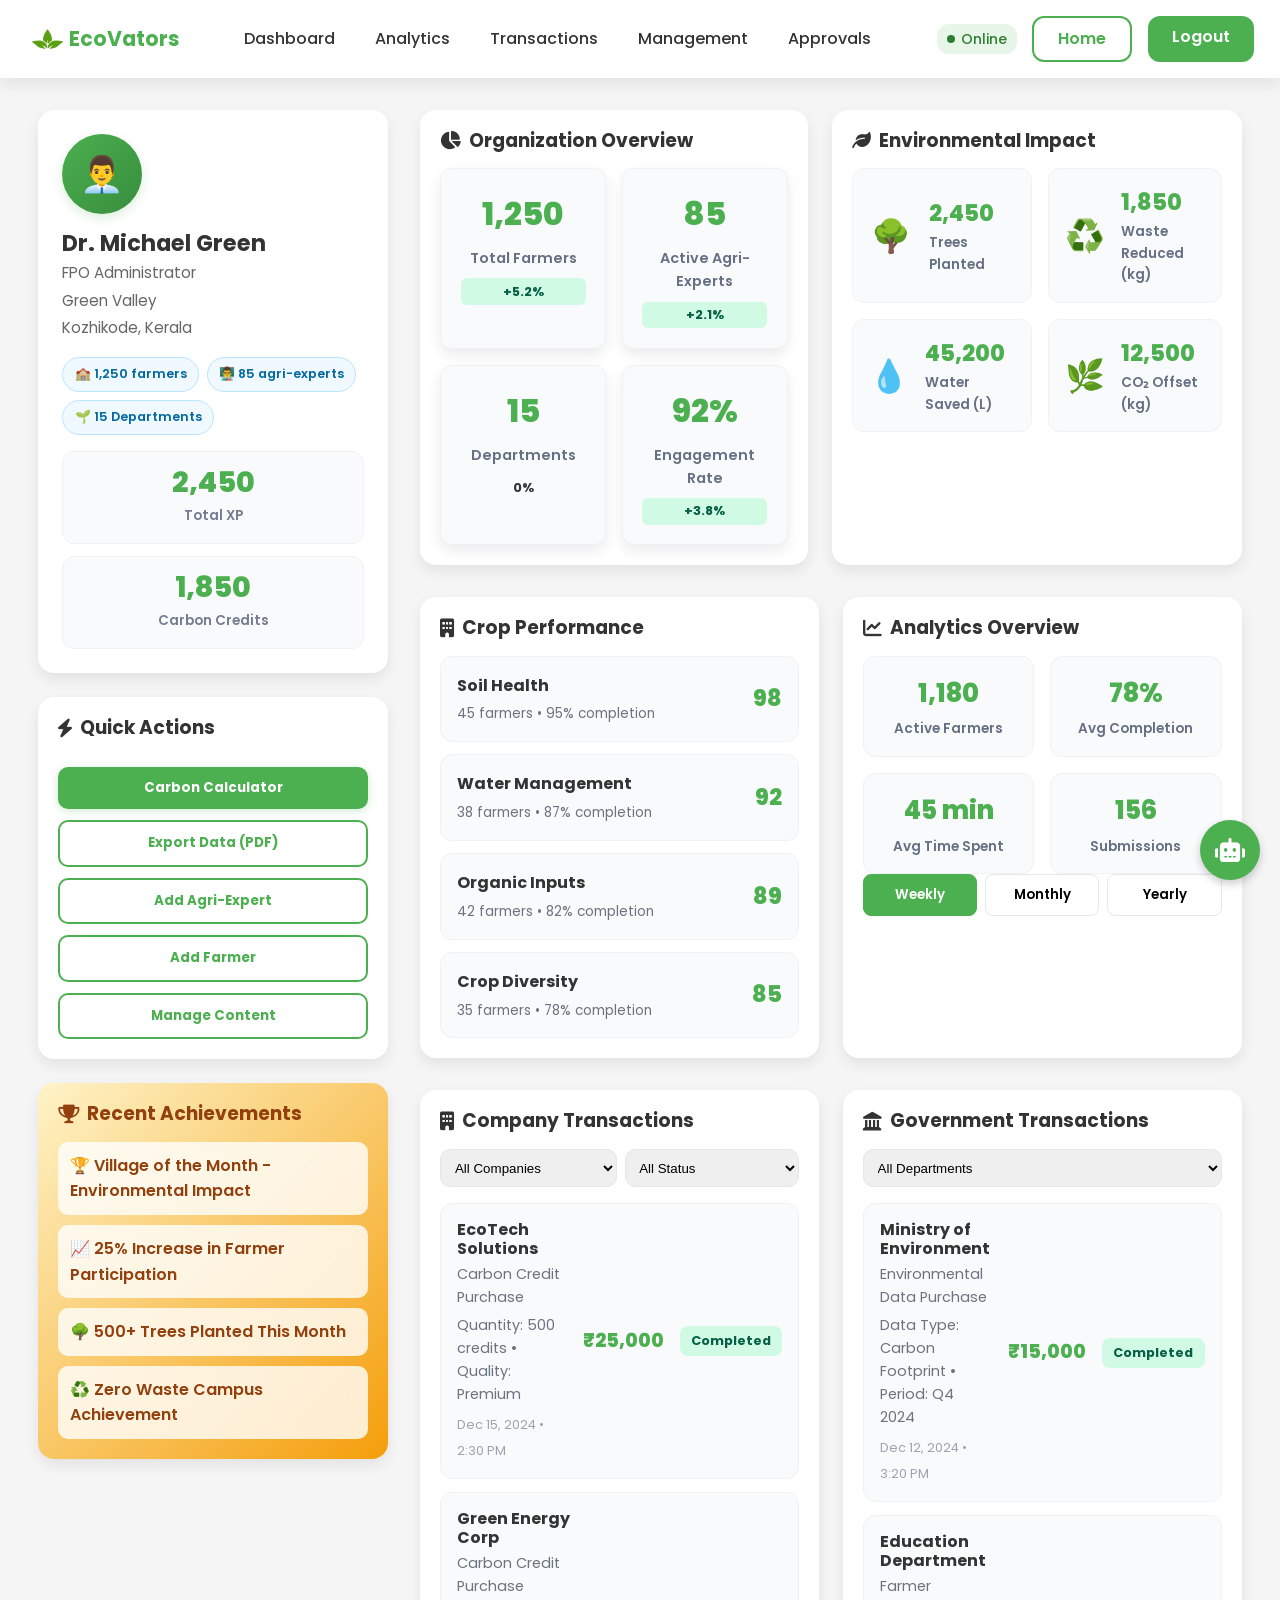
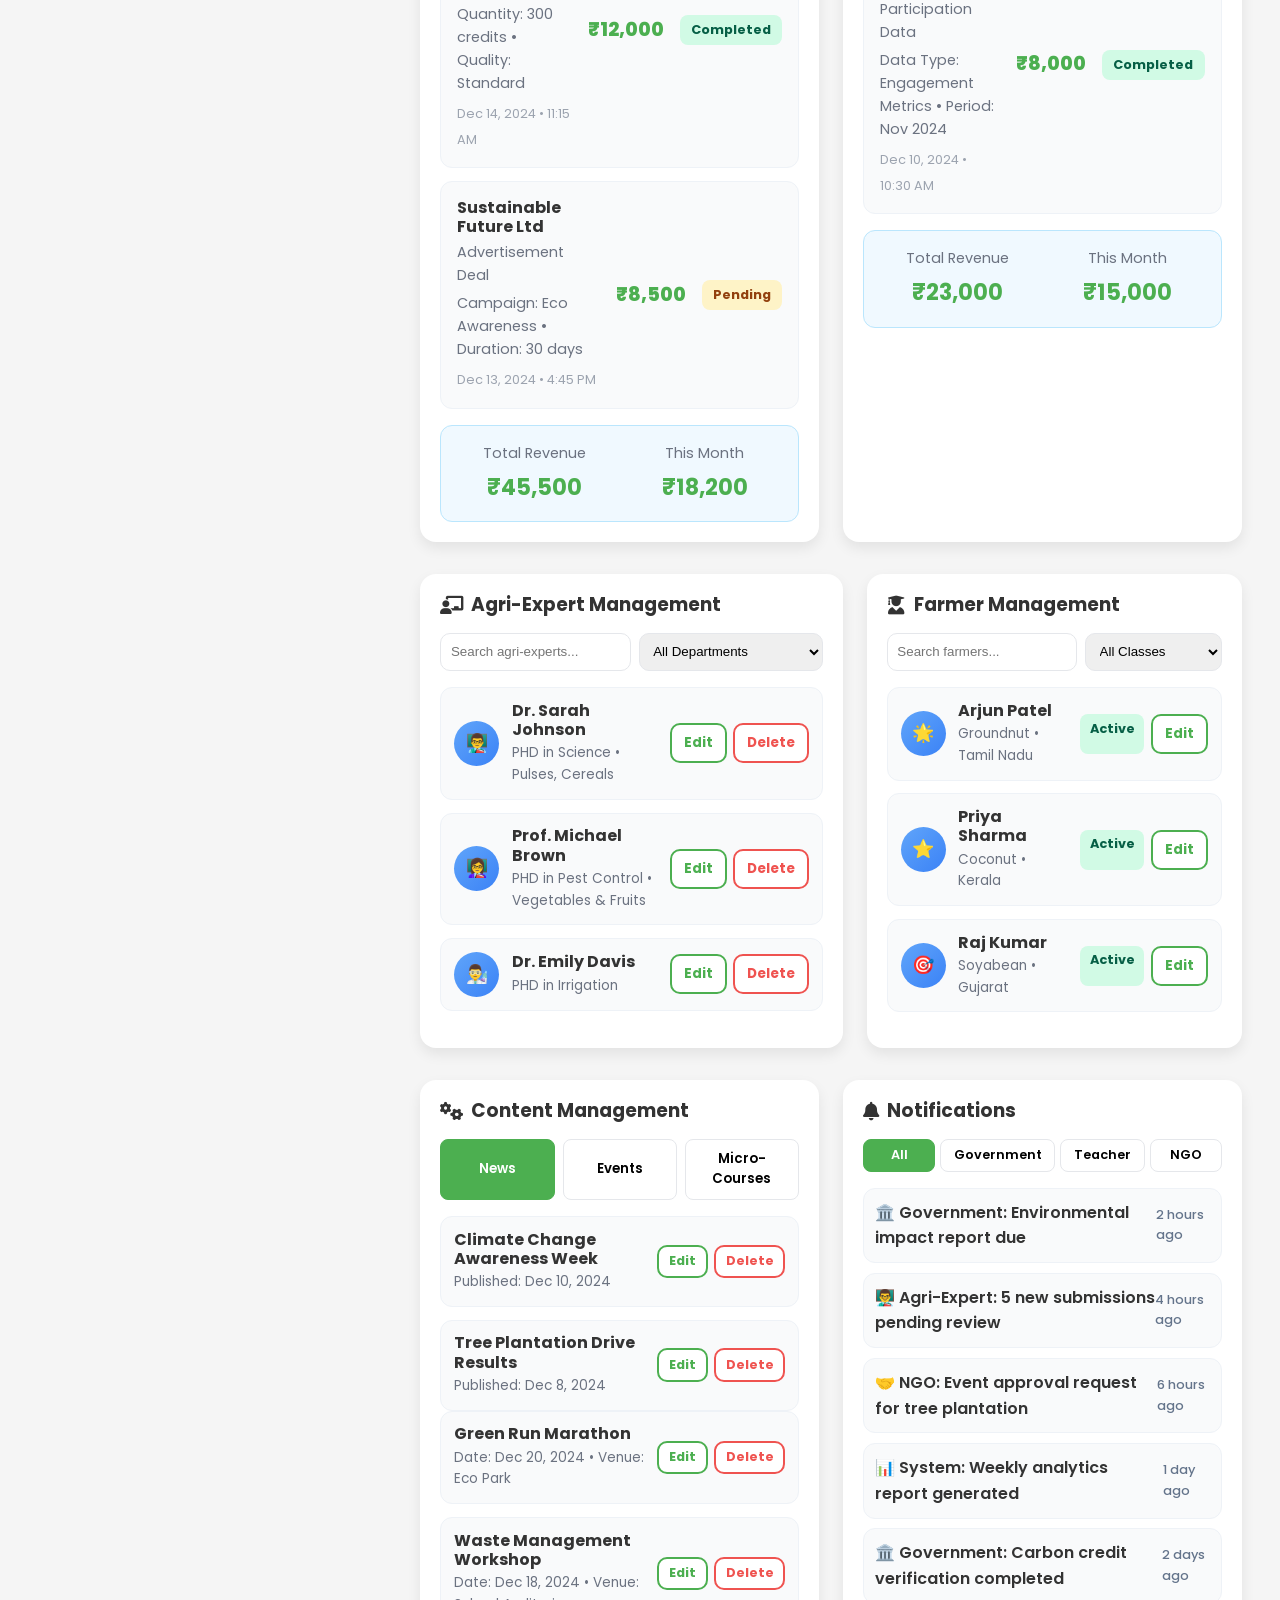
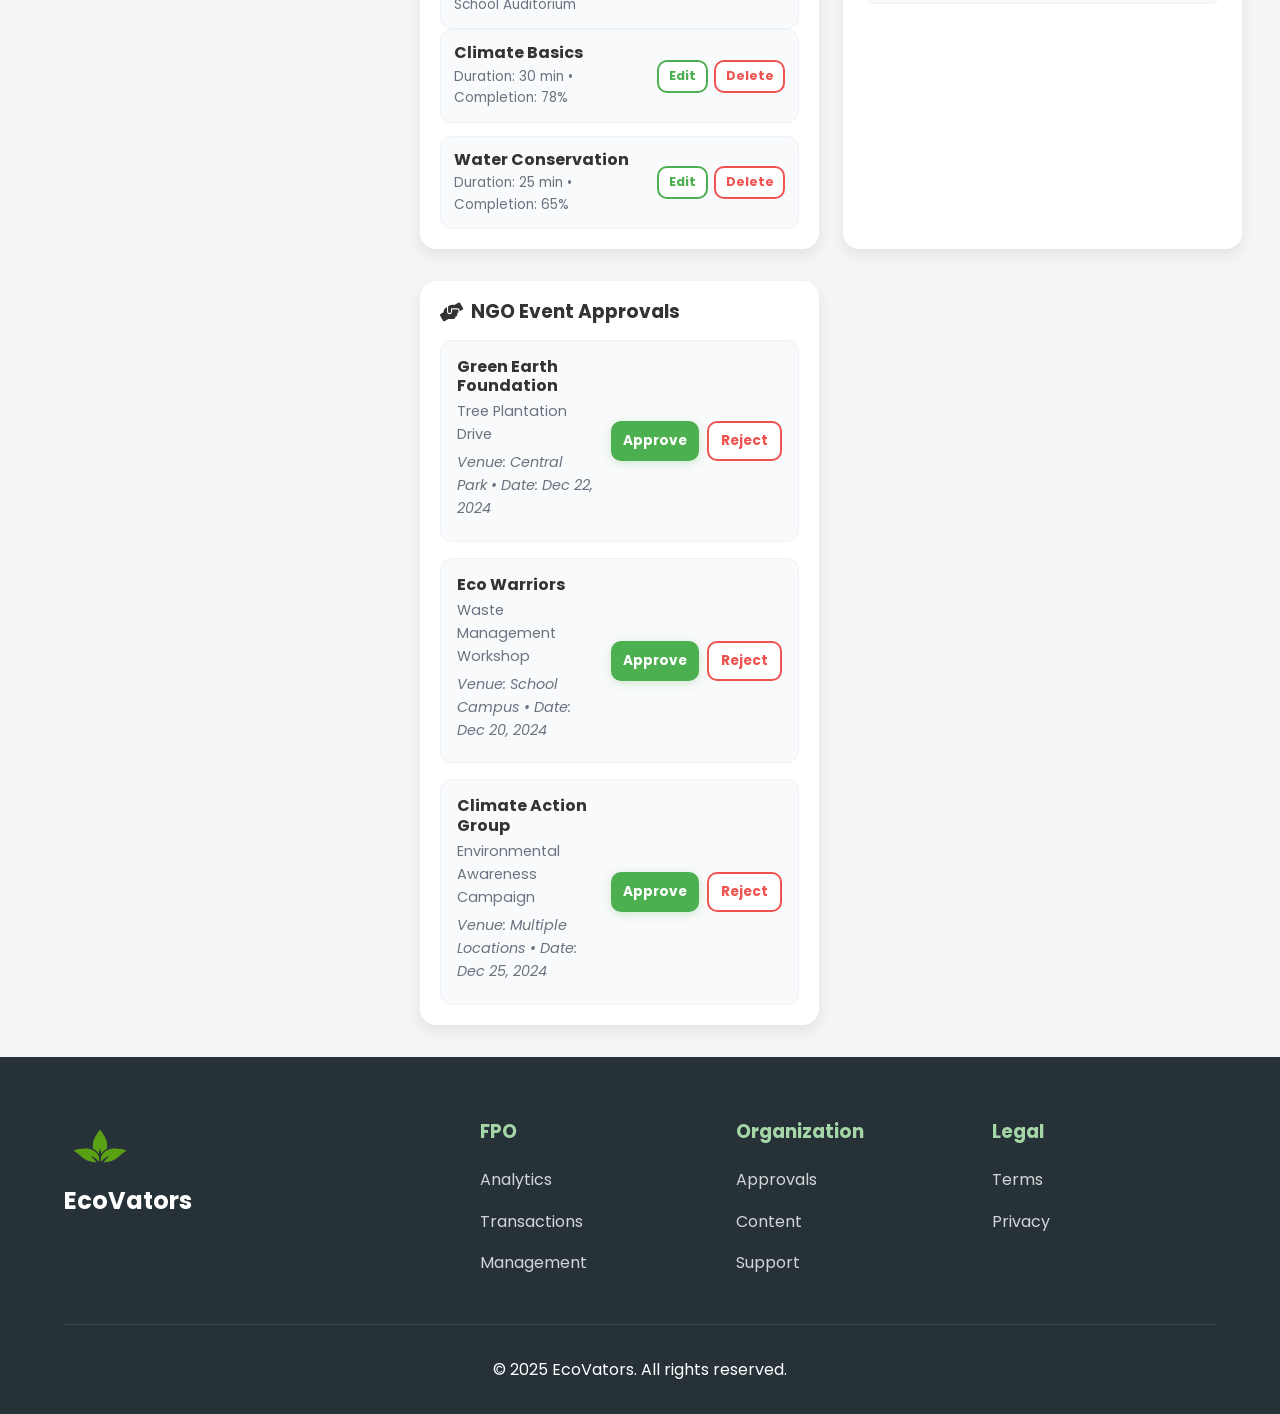
==== commit 78824de4: "Update Admin.html" ====
--- a/htmls/Admin.html
+++ b/htmls/Admin.html
@@ -19,15 +19,8 @@
     <script src="../js/offline-sync.js" defer></script>
   </head>
   <body>
-        <!-- Translator Icon -->
-<div class="translator-icon" onclick="toggleTranslator()">
-    <svg xmlns="http://www.w3.org/2000/svg" viewBox="0 0 24 24">
-        <path d="M12.87 15.07l-2.54-2.51.03-.03c1.74-1.94 2.98-4.17 3.71-6.53H17V4h-7V2H8v2H1v1.99h11.17C11.5 7.92 10.44 9.75 9 11.35 8.07 10.32 7.3 9.19 6.69 8h-2c.73 1.63 1.73 3.17 2.98 4.56l-5.09 5.02L4 19l5-5 3.11 3.11.76-2.04zM18.5 10h-2L12 22h2l1.12-3h4.75L21 22h2l-4.5-12zm-2.62 7l1.62-4.33L19.12 17h-3.24z"/>
-    </svg>
-</div>
-
-<!-- Google Translate Widget -->
-<div id="google_translate_element"></div>
+    <!-- Google Translate Widget -->
+    <div id="google_translate_element"></div>
 
     <script type="text/javascript">
       function loadGoogleTranslate() {
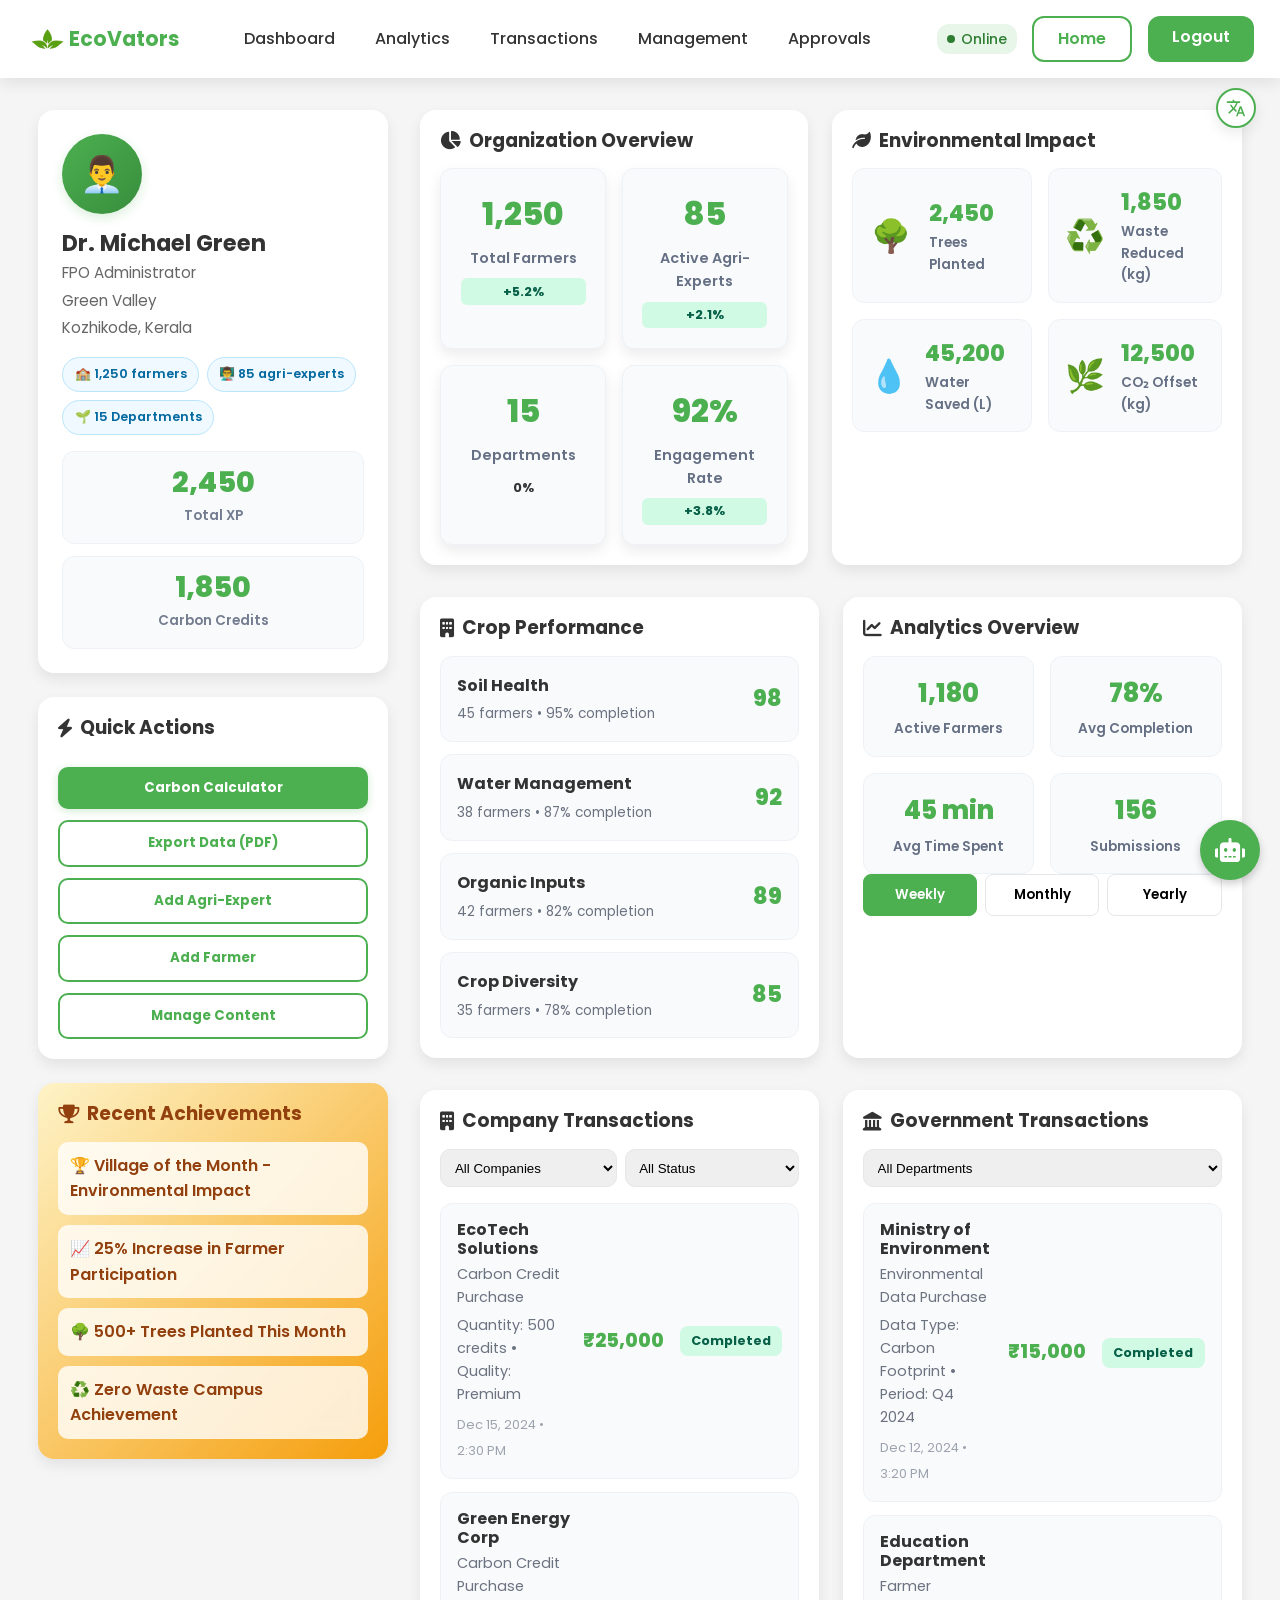
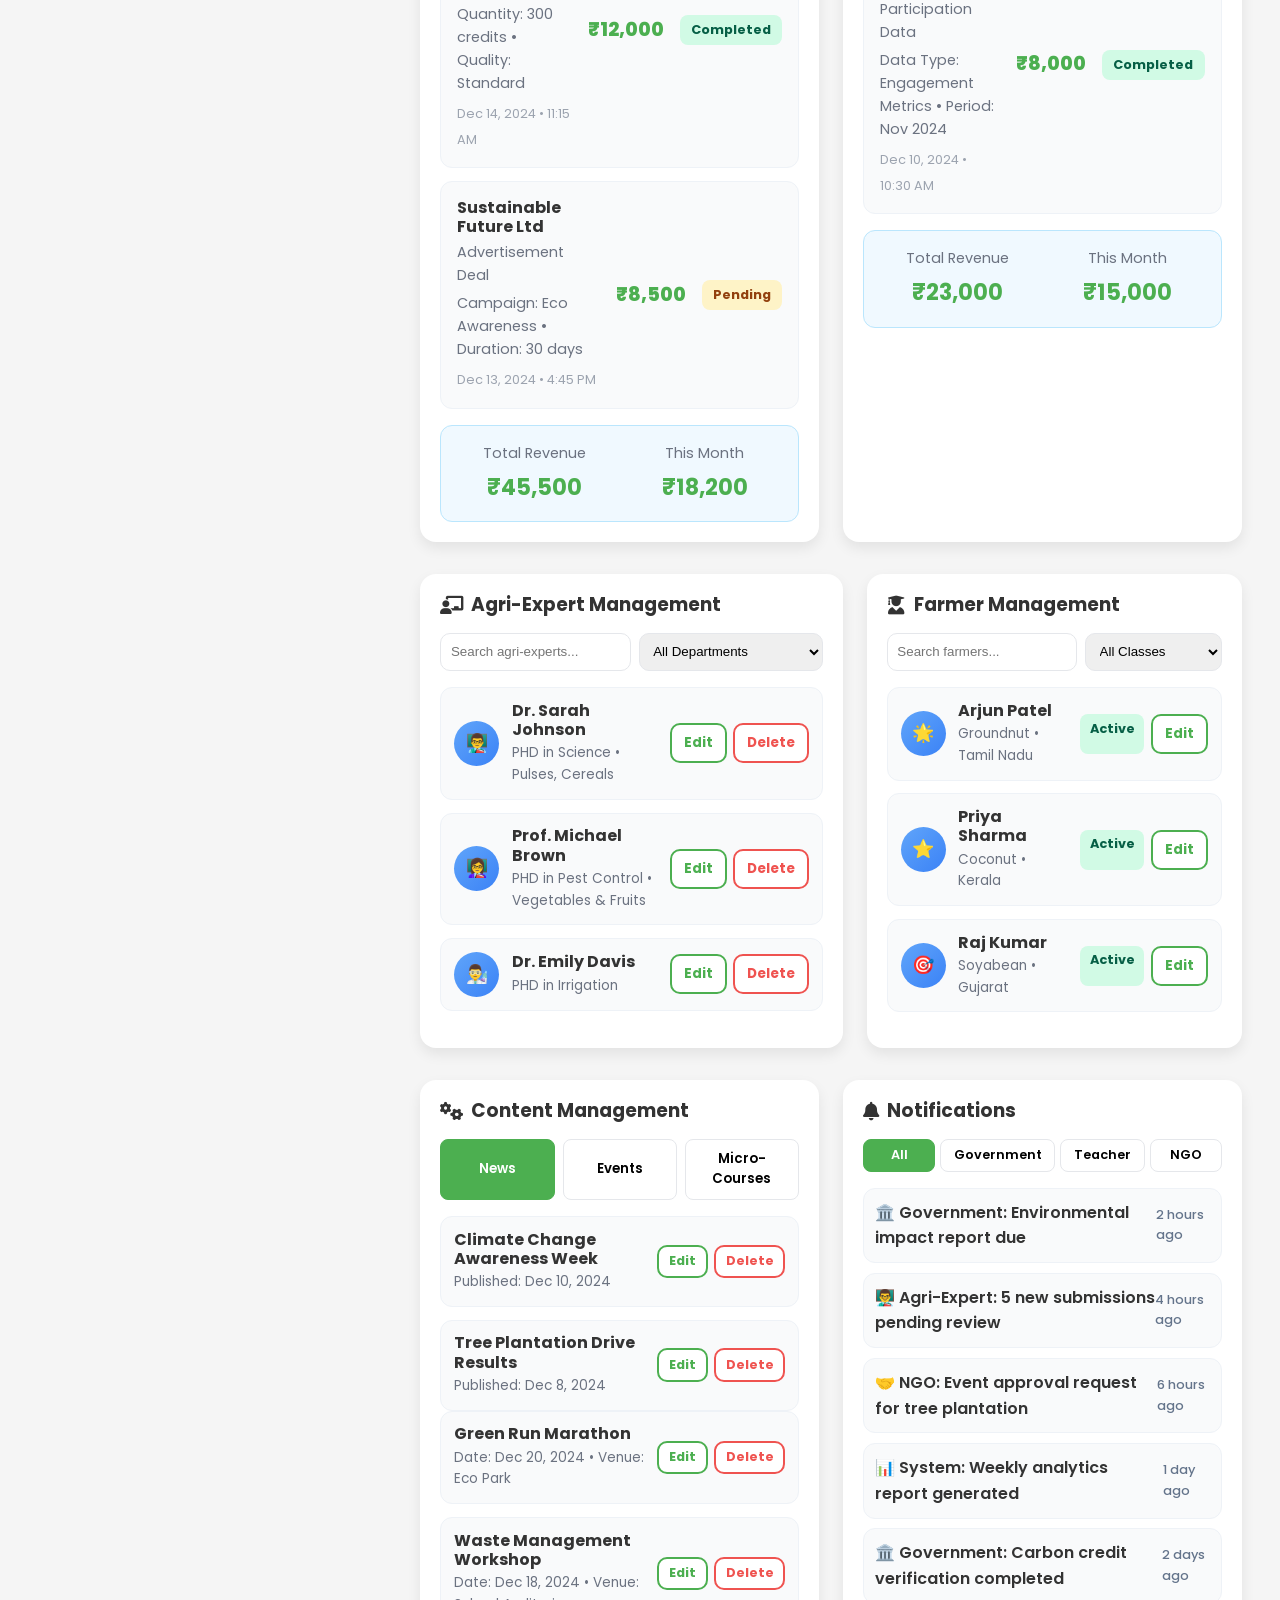
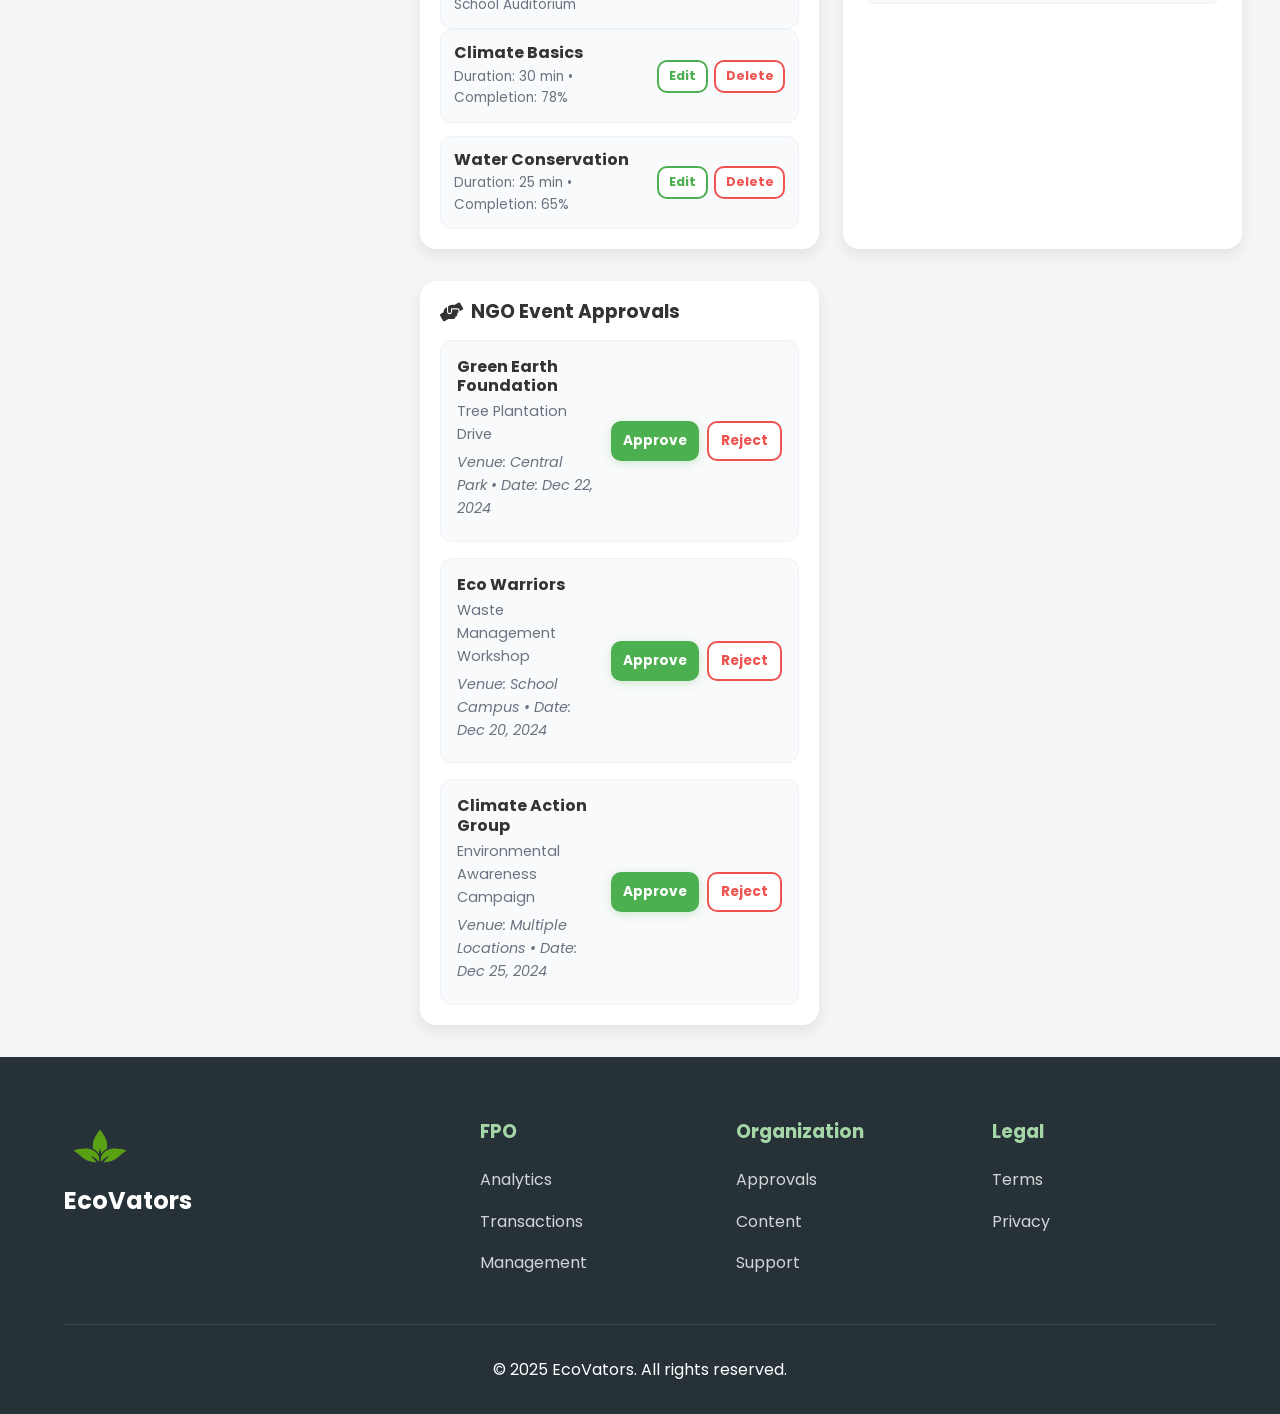
==== commit a7564d94: "final change in admin" ====
--- a/htmls/Admin.html
+++ b/htmls/Admin.html
@@ -21,6 +21,15 @@
   <body>
     <!-- Google Translate Widget -->
     <div id="google_translate_element"></div>
+        <!-- Translator Icon -->
+<div class="translator-icon" onclick="toggleTranslator()">
+    <svg xmlns="http://www.w3.org/2000/svg" viewBox="0 0 24 24">
+        <path d="M12.87 15.07l-2.54-2.51.03-.03c1.74-1.94 2.98-4.17 3.71-6.53H17V4h-7V2H8v2H1v1.99h11.17C11.5 7.92 10.44 9.75 9 11.35 8.07 10.32 7.3 9.19 6.69 8h-2c.73 1.63 1.73 3.17 2.98 4.56l-5.09 5.02L4 19l5-5 3.11 3.11.76-2.04zM18.5 10h-2L12 22h2l1.12-3h4.75L21 22h2l-4.5-12zm-2.62 7l1.62-4.33L19.12 17h-3.24z"/>
+    </svg>
+</div>
+
+<!-- Google Translate Widget -->
+<div id="google_translate_element"></div>
 
     <script type="text/javascript">
       function loadGoogleTranslate() {
